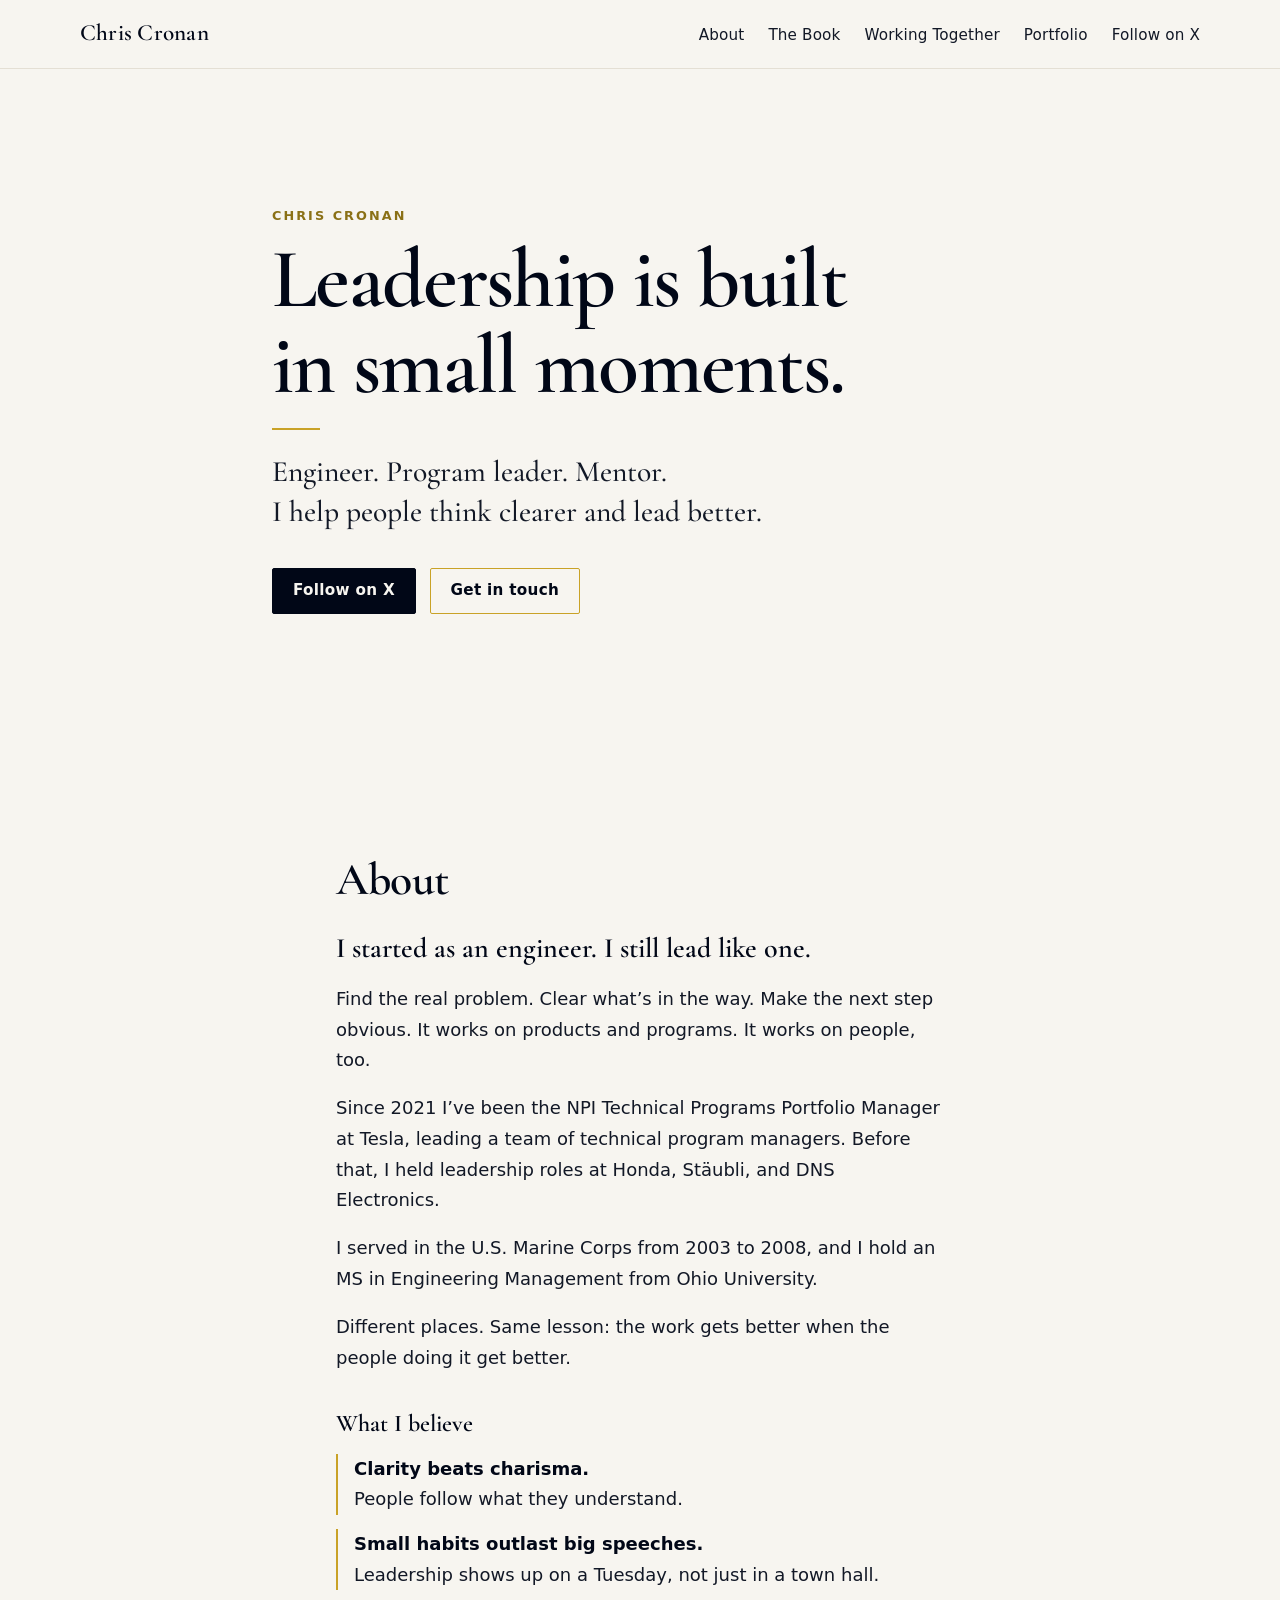
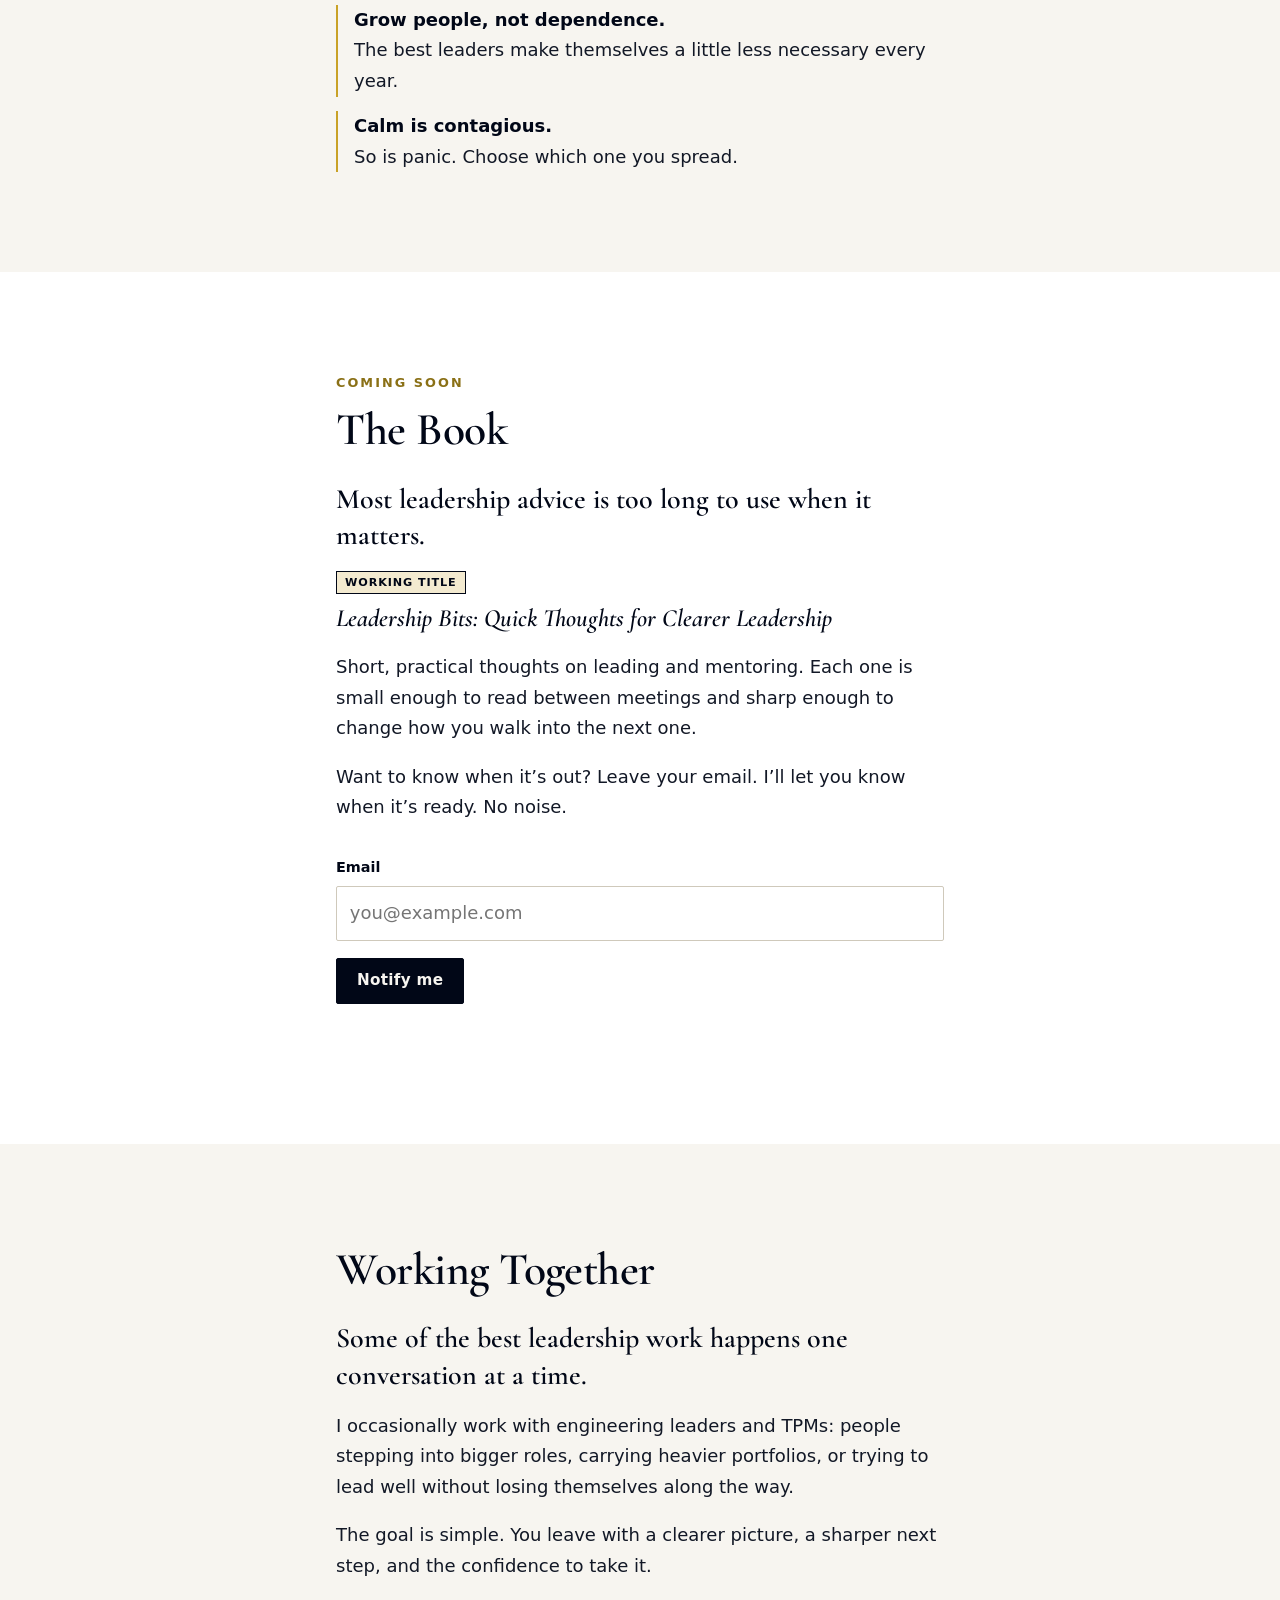
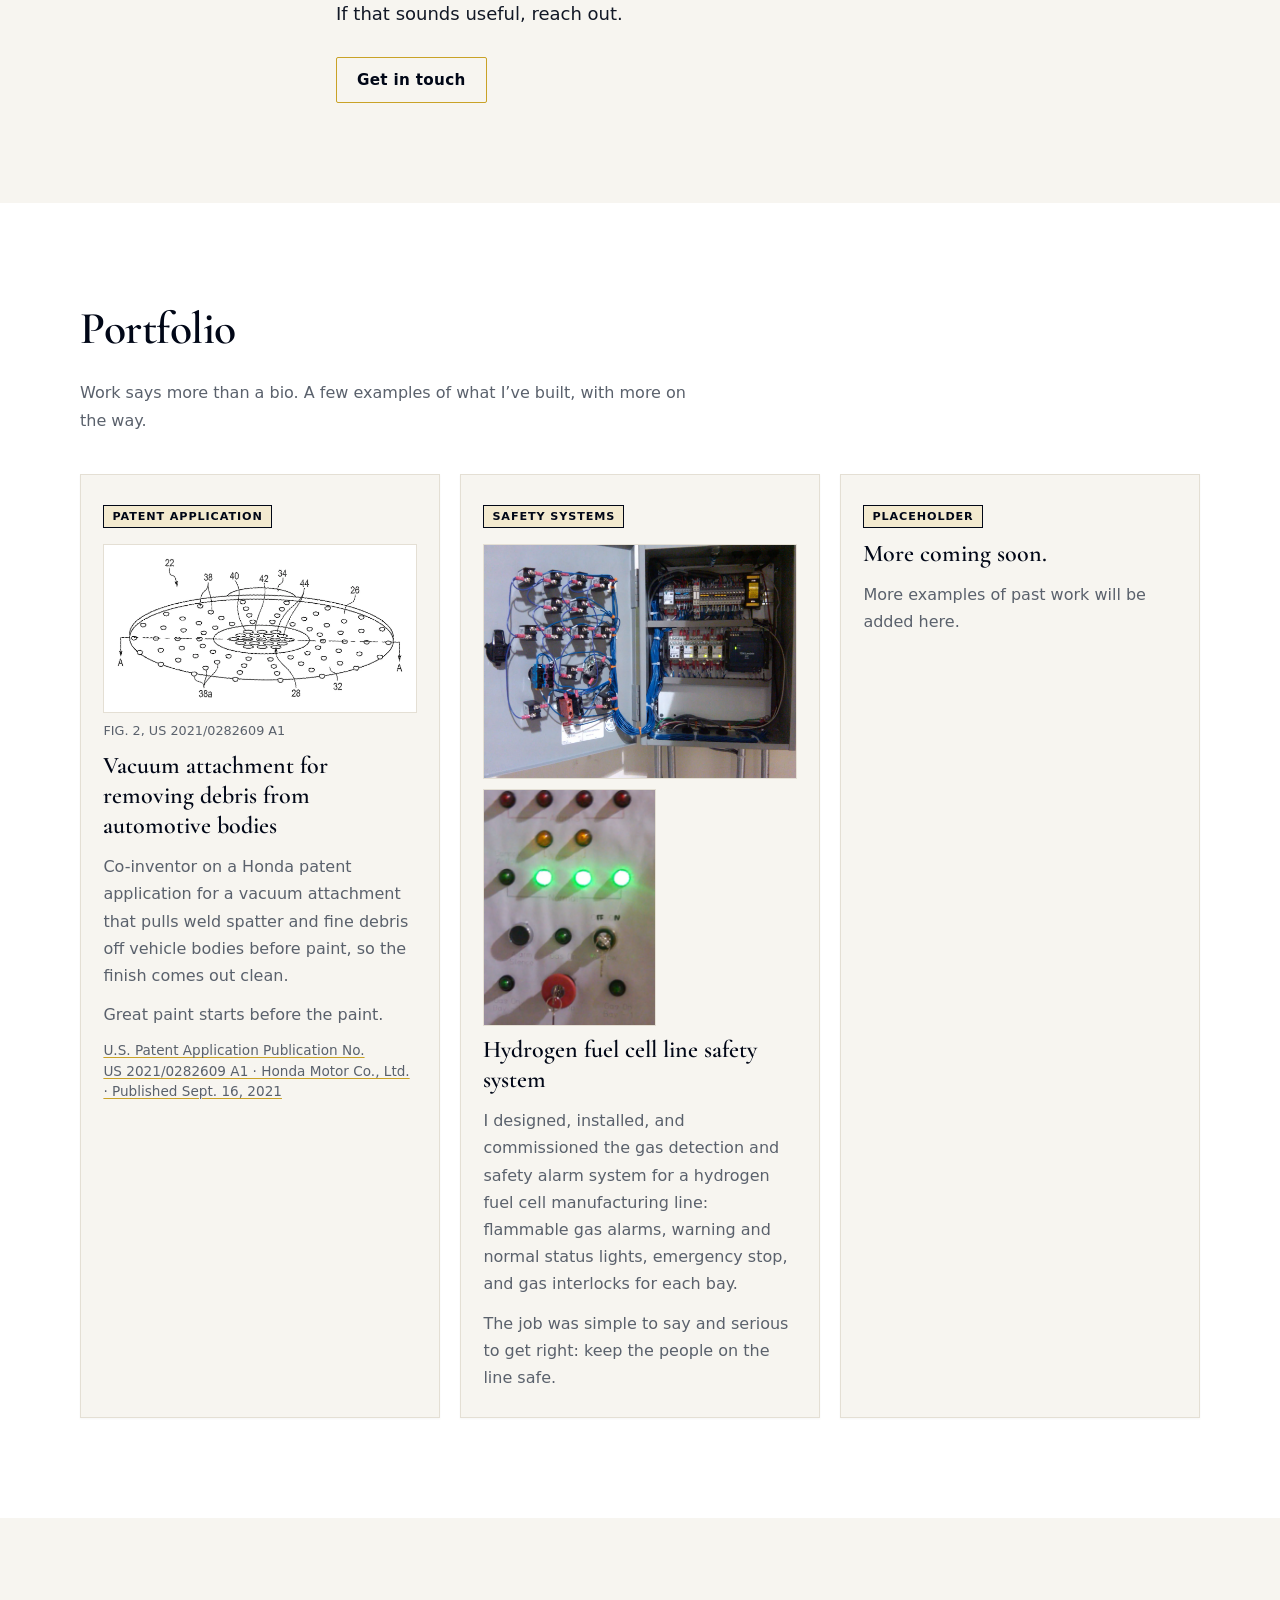
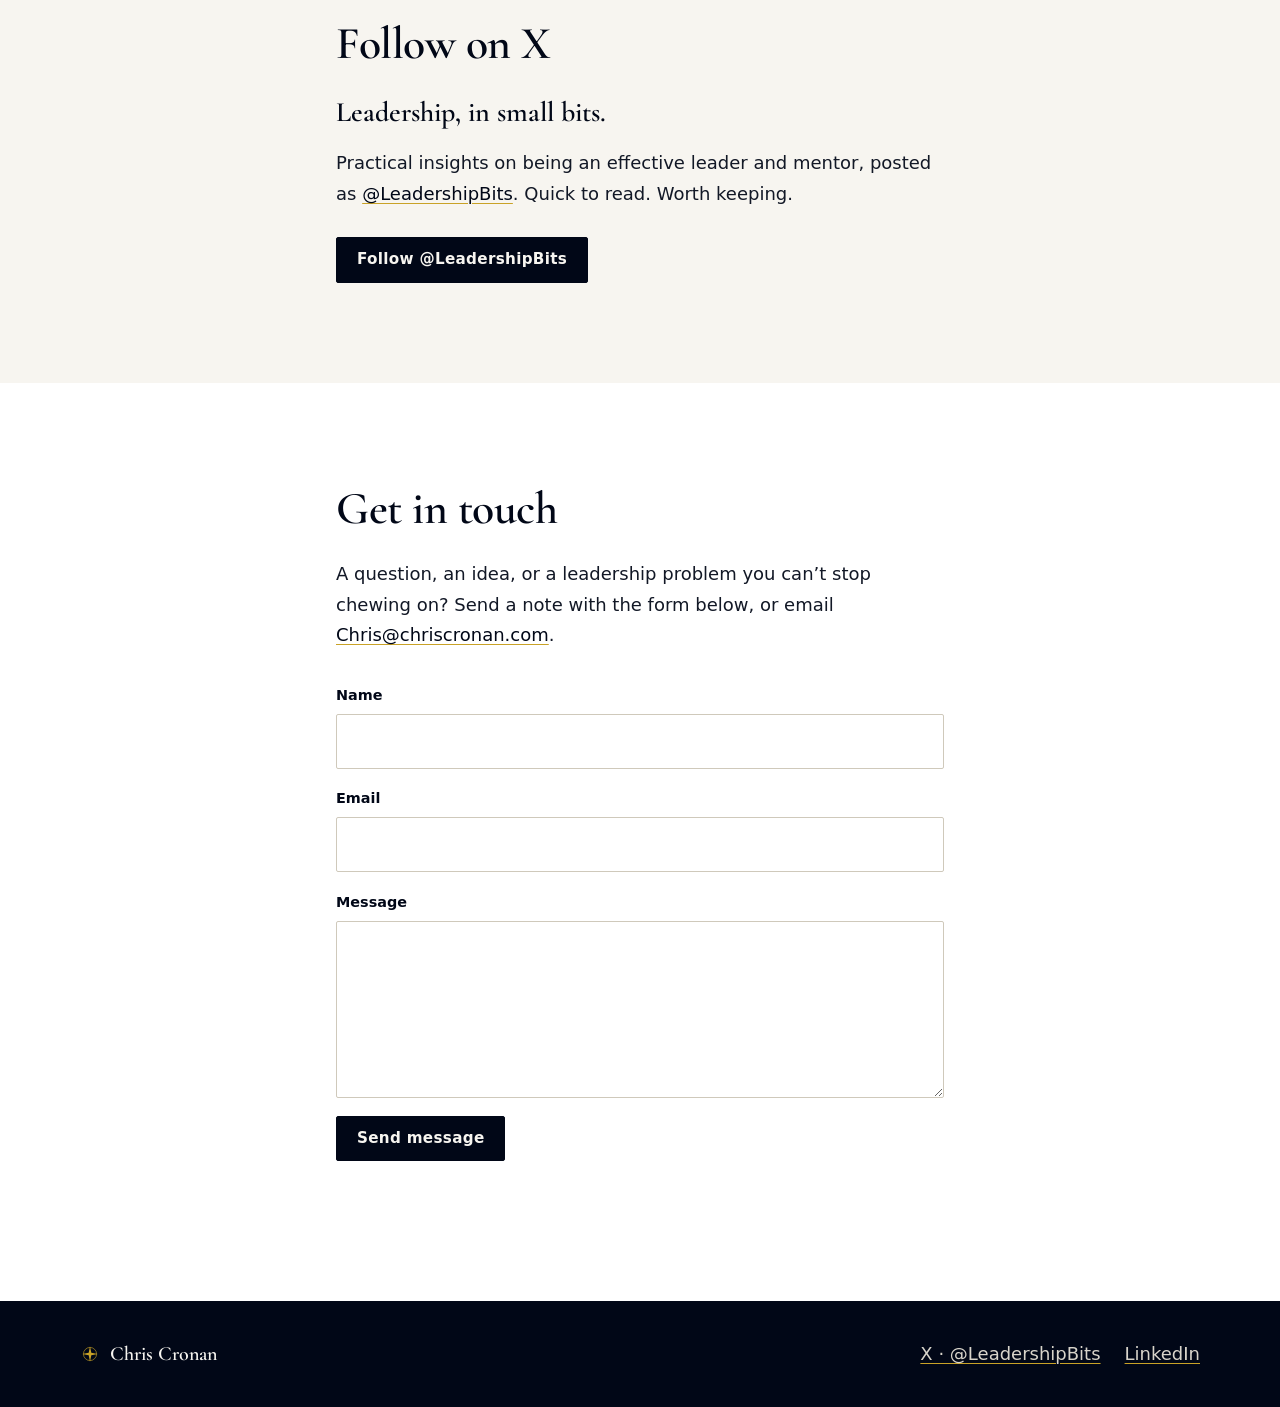
==== index.html @ e7a45f5d "Initial commit of ChrisCronan.com Static personal site for GitHub Pages." ====
<!DOCTYPE html>
<html lang="en">
<head>
  <meta charset="utf-8">
  <meta name="viewport" content="width=device-width, initial-scale=1">
  <title>Chris Cronan · Leadership is built in small moments</title>
  <meta name="description" content="Chris Cronan: engineer, program leader, and mentor. Practical thoughts on clearer leadership, and a book on the way: Leadership Bits.">
  <link rel="canonical" href="https://chriscronan.com/">
  <meta name="theme-color" content="#010717">
  <meta name="color-scheme" content="light">
  <meta name="author" content="Chris Cronan">
  <meta property="og:type" content="website">
  <meta property="og:locale" content="en_US">
  <meta property="og:site_name" content="Chris Cronan">
  <meta property="og:title" content="Chris Cronan">
  <meta property="og:description" content="Engineer, program leader, and mentor. Practical thoughts on clearer leadership, and a book on the way: Leadership Bits.">
  <meta property="og:url" content="https://chriscronan.com/">
  <meta property="og:image" content="https://chriscronan.com/img/og-image.png">
  <meta property="og:image:alt" content="Chris Cronan — engineer and technical portfolio manager who develops leaders.">
  <meta property="og:image:width" content="1200">
  <meta property="og:image:height" content="630">
  <meta name="twitter:card" content="summary_large_image">
  <meta name="twitter:site" content="@LeadershipBits">
  <meta name="twitter:creator" content="@LeadershipBits">
  <meta name="twitter:title" content="Chris Cronan">
  <meta name="twitter:description" content="Engineer, program leader, and mentor. Practical thoughts on clearer leadership, and a book on the way: Leadership Bits.">
  <meta name="twitter:image" content="https://chriscronan.com/img/og-image.png">
  <link rel="icon" href="/img/favicon.svg" type="image/svg+xml">
  <link rel="apple-touch-icon" href="/img/apple-touch-icon.png">
  <link rel="preconnect" href="https://fonts.googleapis.com">
  <link rel="preconnect" href="https://fonts.gstatic.com" crossorigin>
  <link href="https://fonts.googleapis.com/css2?family=Cormorant+Garamond:wght@500;600;700&display=swap" rel="stylesheet">
  <link rel="stylesheet" href="/css/styles.css">
</head>
<body>
  <a class="skip-link" href="#main">Skip to content</a>

  <header class="site-header">
    <div class="header-inner">
      <a class="wordmark" href="#home">Chris Cronan</a>
      <button class="nav-toggle" type="button" aria-expanded="false" aria-controls="site-nav" aria-label="Open menu">
        <span class="nav-toggle-bars" aria-hidden="true"></span>
      </button>
      <nav id="site-nav" class="site-nav" aria-label="Primary">
        <ul>
          <li><a href="#about">About</a></li>
          <li><a href="#book">The Book</a></li>
          <li><a href="#together">Working Together</a></li>
          <li><a href="#portfolio">Portfolio</a></li>
          <li><a href="#follow">Follow on X</a></li>
        </ul>
      </nav>
    </div>
  </header>

  <main id="main">
    <section id="home" class="hero" aria-label="Introduction">
      <div class="container hero-inner">
        <p class="kicker hero-kicker">Chris Cronan</p>
        <h1>Leadership is built in small&nbsp;moments.</h1>
        <p class="hero-line">Engineer. Program leader. Mentor.<br>I help people think clearer and lead&nbsp;better.</p>
        <div class="hero-actions">
          <a class="btn btn-primary" href="https://x.com/LeadershipBits" rel="me noopener noreferrer" target="_blank">Follow on X</a>
          <a class="btn btn-secondary" href="#contact">Get in touch</a>
        </div>
      </div>
    </section>

    <section id="about" class="section">
      <div class="container narrow">
        <h2>About</h2>
        <div class="prose">
          <p class="lead">I started as an engineer. I still lead like one.</p>
          <p>Find the real problem. Clear what’s in the way. Make the next step obvious. It works on products and programs. It works on people, too.</p>
          <p>Since 2021 I’ve been the NPI Technical Programs Portfolio Manager at Tesla, leading a team of technical program managers. Before that, I held leadership roles at Honda, Stäubli, and DNS Electronics.</p>
          <p>I served in the U.S. Marine Corps from 2003 to 2008, and I hold an MS in Engineering Management from Ohio University.</p>
          <p>Different places. Same lesson: the work gets better when the people doing it get better.</p>
        </div>
        <h3 class="principles-title">What I believe</h3>
        <ul class="principles">
          <li><strong>Clarity beats charisma.</strong> People follow what they understand.</li>
          <li><strong>Small habits outlast big speeches.</strong> Leadership shows up on a Tuesday, not just in a town hall.</li>
          <li><strong>Grow people, not dependence.</strong> The best leaders make themselves a little less necessary every year.</li>
          <li><strong>Calm is contagious.</strong> So is panic. Choose which one you spread.</li>
        </ul>
      </div>
    </section>

    <section id="book" class="section section-alt">
      <div class="container narrow">
        <p class="kicker">Coming soon</p>
        <h2>The Book</h2>
        <div class="prose">
          <p class="lead">Most leadership advice is too long to use when it matters.</p>
          <p class="book-working-title">
            <span class="badge">Working title</span>
            <cite>Leadership Bits: Quick Thoughts for Clearer Leadership</cite>
          </p>
          <p>Short, practical thoughts on leading and mentoring. Each one is small enough to read between meetings and sharp enough to change how you walk into the next one.</p>
          <p>Want to know when it’s out? Leave your email. I’ll let you know when it’s ready. No noise.</p>
        </div>

        <form id="book-form" class="form" method="post" action="https://buttondown.com/api/emails/embed-subscribe/chriscronan" target="_blank" rel="noopener noreferrer">
          <div class="form-row">
            <label for="book-email">Email</label>
            <input id="book-email" name="email" type="email" autocomplete="email" required placeholder="you@example.com">
          </div>
          <input type="hidden" name="embed" value="1">
          <button class="btn btn-primary" type="submit">Notify me</button>
          <p class="form-status" role="status" aria-live="polite"></p>
        </form>
      </div>
    </section>

    <section id="together" class="section">
      <div class="container narrow">
        <h2>Working Together</h2>
        <div class="prose">
          <p class="lead">Some of the best leadership work happens one conversation at a time.</p>
          <p>I occasionally work with engineering leaders and TPMs: people stepping into bigger roles, carrying heavier portfolios, or trying to lead well without losing themselves along the way.</p>
          <p>The goal is simple. You leave with a clearer picture, a sharper next step, and the confidence to take it.</p>
          <p>If that sounds useful, reach out.</p>
        </div>
        <p class="section-cta"><a class="btn btn-secondary" href="#contact">Get in touch</a></p>
      </div>
    </section>

    <section id="portfolio" class="section section-alt">
      <div class="container">
        <div class="section-intro">
          <h2>Portfolio</h2>
          <p class="placeholder-note">Work says more than a bio. A few examples of what I’ve built, with more on the way.</p>
        </div>
        <ul class="card-grid">
          <li class="card card-patent">
            <span class="badge">Patent application</span>
            <figure class="card-figure">
              <picture>
                <source srcset="/img/portfolio/honda-vacuum-attachment-fig2.webp" type="image/webp">
                <img src="/img/portfolio/honda-vacuum-attachment-fig2.png" width="1200" height="647" loading="lazy" decoding="async" alt="Patent drawing (FIG. 2) of the vacuum attachment">
              </picture>
              <figcaption>FIG. 2, US 2021/0282609 A1</figcaption>
            </figure>
            <h3>Vacuum attachment for removing debris from automotive bodies</h3>
            <p>Co-inventor on a Honda patent application for a vacuum attachment that pulls weld spatter and fine debris off vehicle bodies before paint, so the finish comes out clean.</p>
            <p>Great paint starts before the paint.</p>
            <p class="card-cite"><a href="https://patents.google.com/patent/US20210282609A1/en" target="_blank" rel="noopener noreferrer">U.S. Patent Application Publication No. US&nbsp;2021/0282609&nbsp;A1 · Honda Motor Co., Ltd. · Published Sept.&nbsp;16, 2021</a></p>
          </li>
          <li class="card card-feature">
            <span class="badge">Safety systems</span>
            <div class="card-media">
              <figure class="media-main">
                <picture>
                  <source srcset="/img/portfolio/h2-safety-panel-wiring.webp" type="image/webp">
                  <img src="/img/portfolio/h2-safety-panel-wiring.jpg" width="1200" height="900" loading="lazy" decoding="async" alt="Inside the opened safety control panel: relays, terminal blocks, and a power supply, with neatly routed blue wiring running to the alarm lamps and switches on the door.">
                </picture>
              </figure>
              <figure class="media-thumb">
                <picture>
                  <source srcset="/img/portfolio/h2-safety-panel-front.webp" type="image/webp">
                  <img src="/img/portfolio/h2-safety-panel-front.jpg" width="740" height="1021" loading="lazy" decoding="async" alt="Front of the gas safety panel: red flammable gas alarm lamps, amber warning lamps, green normal lamps, an alarm silence button, gas-on indicators for each bay, and a keyed emergency stop.">
                </picture>
              </figure>
            </div>
            <h3>Hydrogen fuel cell line safety system</h3>
            <p>I designed, installed, and commissioned the gas detection and safety alarm system for a hydrogen fuel cell manufacturing line: flammable gas alarms, warning and normal status lights, emergency stop, and gas interlocks for each bay.</p>
            <p>The job was simple to say and serious to get right: keep the people on the line safe.</p>
          </li>
          <li class="card card-soon">
            <span class="badge">Placeholder</span>
            <h3>More coming soon.</h3>
            <p>More examples of past work will be added here.</p>
          </li>
        </ul>
      </div>
    </section>

    <section id="follow" class="section">
      <div class="container narrow">
        <h2>Follow on X</h2>
        <div class="prose">
          <p class="lead">Leadership, in small bits.</p>
          <p>Practical insights on being an effective leader and mentor, posted as <a href="https://x.com/LeadershipBits" rel="me noopener noreferrer" target="_blank">@LeadershipBits</a>. Quick to read. Worth keeping.</p>
        </div>
        <p class="section-cta">
          <a class="btn btn-primary" href="https://x.com/LeadershipBits" rel="me noopener noreferrer" target="_blank">Follow @LeadershipBits</a>
        </p>
      </div>
    </section>

    <section id="contact" class="section section-alt">
      <div class="container narrow">
        <h2>Get in touch</h2>
        <div class="prose">
          <p>A question, an idea, or a leadership problem you can’t stop chewing on? Send a note with the form below, or email <a href="mailto:Chris@chriscronan.com">Chris@chriscronan.com</a>.</p>
        </div>
        <form id="contact-form" class="form" method="post" action="https://formspree.io/f/xwloevng">
          <input type="hidden" name="_subject" value="New message from ChrisCronan.com">
          <div class="hp-field" aria-hidden="true">
            <label for="contact-gotcha">Leave this field empty</label>
            <input id="contact-gotcha" type="text" name="_gotcha" tabindex="-1" autocomplete="off">
          </div>
          <div class="form-row">
            <label for="contact-name">Name</label>
            <input id="contact-name" name="name" type="text" autocomplete="name" required>
          </div>
          <div class="form-row">
            <label for="contact-email">Email</label>
            <input id="contact-email" name="email" type="email" autocomplete="email" required>
          </div>
          <div class="form-row">
            <label for="contact-message">Message</label>
            <textarea id="contact-message" name="message" rows="5" required></textarea>
          </div>
          <button class="btn btn-primary" type="submit">Send message</button>
          <p class="form-status" role="status" aria-live="polite"></p>
        </form>
      </div>
    </section>
  </main>

  <footer class="site-footer">
    <div class="container footer-inner">
      <p class="footer-mark">
        <span class="footer-compass" aria-hidden="true">
          <svg viewBox="0 0 32 32" width="20" height="20" focusable="false">
            <circle cx="16" cy="16" r="10.5" fill="none" stroke="currentColor" stroke-width="1"/>
            <path fill="currentColor" d="M16 3.5 L18.1 13.9 L28.5 16 L18.1 18.1 L16 28.5 L13.9 18.1 L3.5 16 L13.9 13.9 Z"/>
          </svg>
        </span>
        Chris Cronan
      </p>
      <ul class="footer-links">
        <li><a href="https://x.com/LeadershipBits" rel="me noopener noreferrer" target="_blank">X · @LeadershipBits</a></li>
        <li><a href="https://www.linkedin.com/in/chriscronan" rel="me noopener noreferrer" target="_blank">LinkedIn</a></li>
      </ul>
    </div>
  </footer>

  <script src="/js/site.js" defer></script>
</body>
</html>
---- css/styles.css ----
/* Chris Cronan — personal site
   Palette taken from LeadershipBits public X banners:
   deep navy #010717 and gold #C9A227.
   Display type: Cormorant Garamond. Body: system sans-serif.
*/

:root {
  --navy: #010717;
  --navy-ink: #121826;
  --gold: #c9a227;
  --gold-soft: #f3ead0;
  --cream: #f7f5f0;
  --paper: #ffffff;
  --muted: #5a616c;
  --line: #e4dfd4;
  --danger: #8a2a2a;
  --header-h: 4.25rem;
  --max: 70rem;
  --measure: 38rem;
  --font-serif: "Cormorant Garamond", Georgia, "Times New Roman", serif;
  --font-sans: system-ui, -apple-system, "Segoe UI", Roboto, "Helvetica Neue", Arial, sans-serif;
  --shadow: 0 1px 2px rgba(1, 7, 23, 0.04);
}

*,
*::before,
*::after {
  box-sizing: border-box;
}

html {
  scroll-behavior: smooth;
  scroll-padding-top: calc(var(--header-h) + 0.75rem);
}

html:focus-within {
  scroll-behavior: smooth;
}

@media (prefers-reduced-motion: reduce) {
  html,
  html:focus-within {
    scroll-behavior: auto;
  }

  *,
  *::before,
  *::after {
    animation-duration: 0.01ms !important;
    animation-iteration-count: 1 !important;
    transition-duration: 0.01ms !important;
    scroll-behavior: auto !important;
  }
}

body {
  margin: 0;
  font-family: var(--font-sans);
  font-size: 1.125rem;
  line-height: 1.7;
  color: var(--navy-ink);
  background: var(--cream);
  text-rendering: optimizeLegibility;
  -webkit-font-smoothing: antialiased;
}

img,
svg {
  display: block;
  max-width: 100%;
}

a {
  color: var(--navy);
  text-decoration-color: var(--gold);
  text-decoration-thickness: 1px;
  text-underline-offset: 0.18em;
}

a:hover {
  color: var(--navy);
  text-decoration-thickness: 2px;
}

:focus {
  outline: none;
}

:focus-visible {
  outline: 2px solid var(--gold);
  outline-offset: 3px;
}

.skip-link {
  position: absolute;
  left: 1rem;
  top: -4rem;
  z-index: 200;
  padding: 0.6rem 1rem;
  background: var(--navy);
  color: var(--cream);
  text-decoration: none;
}

.skip-link:focus {
  top: 0.75rem;
  outline: 2px solid var(--gold);
  outline-offset: 2px;
}

.container {
  width: min(100% - 2.5rem, var(--max));
  margin-inline: auto;
}

.container.narrow,
.narrow {
  width: min(100% - 2.5rem, var(--measure));
  margin-inline: auto;
}

.section-intro {
  max-width: var(--measure);
  margin: 0 0 2.5rem;
}

/* Header
   ============================================================ */

.site-header {
  position: sticky;
  top: 0;
  z-index: 100;
  background: var(--cream);
  border-bottom: 1px solid var(--line);
}

.header-inner {
  width: min(100% - 2.5rem, var(--max));
  margin-inline: auto;
  min-height: var(--header-h);
  display: flex;
  align-items: center;
  justify-content: space-between;
  gap: 1rem;
}

.wordmark {
  font-family: var(--font-serif);
  font-size: 1.45rem;
  font-weight: 600;
  letter-spacing: 0.01em;
  color: var(--navy);
  text-decoration: none;
  line-height: 1;
}

.wordmark:hover {
  color: var(--navy);
  text-decoration: none;
}

.site-nav ul {
  display: flex;
  flex-wrap: wrap;
  gap: 0.25rem 1.5rem;
  list-style: none;
  margin: 0;
  padding: 0;
}

.site-nav a {
  color: var(--navy-ink);
  text-decoration: none;
  font-size: 0.95rem;
  letter-spacing: 0.01em;
}

.site-nav a:hover {
  color: var(--navy);
  text-decoration: underline;
  text-decoration-color: var(--gold);
  text-decoration-thickness: 1px;
  text-underline-offset: 0.28em;
}

.nav-toggle {
  display: none;
  width: 2.75rem;
  height: 2.75rem;
  border: 0;
  background: transparent;
  cursor: pointer;
  padding: 0;
  color: var(--navy);
}

.nav-toggle-bars,
.nav-toggle-bars::before,
.nav-toggle-bars::after {
  display: block;
  width: 1.25rem;
  height: 1.5px;
  background: currentColor;
  position: relative;
}

.nav-toggle-bars::before,
.nav-toggle-bars::after {
  content: "";
  position: absolute;
  left: 0;
}

.nav-toggle-bars::before {
  top: -6px;
}

.nav-toggle-bars::after {
  top: 6px;
}

.nav-toggle[aria-expanded="true"] .nav-toggle-bars {
  background: transparent;
}

.nav-toggle[aria-expanded="true"] .nav-toggle-bars::before {
  top: 0;
  transform: rotate(45deg);
}

.nav-toggle[aria-expanded="true"] .nav-toggle-bars::after {
  top: 0;
  transform: rotate(-45deg);
}

/* Hero
   ============================================================ */

.hero {
  padding: clamp(4.5rem, 12vw, 8.5rem) 0 clamp(4.75rem, 12vw, 8.75rem);
}

.hero-inner {
  width: min(100% - 2.5rem, 46rem);
  margin-inline: auto;
}

.hero h1 {
  font-family: var(--font-serif);
  font-weight: 600;
  font-size: clamp(2.75rem, 9vw, 5.25rem);
  line-height: 1.02;
  text-wrap: balance;
  letter-spacing: -0.02em;
  color: var(--navy);
  margin: 0 0 1.25rem;
}

.hero-line {
  font-family: var(--font-serif);
  font-size: clamp(1.45rem, 3vw, 1.85rem);
  font-weight: 500;
  line-height: 1.35;
  color: var(--navy-ink);
  margin: 0 0 2.25rem;
  position: relative;
}

.hero-line::before {
  content: "";
  display: block;
  width: 3rem;
  height: 2px;
  background: var(--gold);
  margin-bottom: 1.35rem;
}

.hero-actions {
  display: flex;
  flex-wrap: wrap;
  gap: 0.85rem;
}

.hero-kicker {
  margin-bottom: 1rem;
}

/* Sections
   ============================================================ */

.section {
  padding: clamp(3.75rem, 8vw, 6.25rem) 0;
}

.section-alt {
  background: var(--paper);
}

.kicker {
  margin: 0 0 0.65rem;
  font-size: 0.8rem;
  font-weight: 600;
  letter-spacing: 0.16em;
  text-transform: uppercase;
  color: #8a7016;
}

h2 {
  font-family: var(--font-serif);
  font-weight: 600;
  font-size: clamp(2.15rem, 4vw, 2.85rem);
  line-height: 1.15;
  letter-spacing: -0.01em;
  color: var(--navy);
  margin: 0 0 1.5rem;
}

h3 {
  font-family: var(--font-serif);
  font-weight: 600;
  font-size: 1.5rem;
  line-height: 1.25;
  color: var(--navy);
  margin: 0.6rem 0 0.5rem;
}

.prose p {
  margin: 0 0 1.1rem;
  color: var(--navy-ink);
}

.prose p:last-child {
  margin-bottom: 0;
}

.section-cta {
  margin: 1.75rem 0 0;
}

.prose p.lead {
  font-family: var(--font-serif);
  font-size: clamp(1.45rem, 3vw, 1.75rem);
  font-weight: 600;
  line-height: 1.3;
  color: var(--navy);
}

/* Principles list (About)
   ============================================================ */

.principles-title {
  margin: 2.25rem 0 0.9rem;
}

.principles {
  list-style: none;
  margin: 0;
  padding: 0;
  display: grid;
  gap: 0.9rem;
}

.principles li {
  padding-left: 1rem;
  border-left: 2px solid var(--gold);
}

.principles strong {
  display: block;
  color: var(--navy);
}

/* Book working title
   ============================================================ */

.book-working-title {
  display: flex;
  flex-wrap: wrap;
  align-items: baseline;
  gap: 0.55rem 0.85rem;
  margin: 1.25rem 0 1.1rem;
}

.book-working-title cite {
  font-family: var(--font-serif);
  font-style: italic;
  font-weight: 600;
  font-size: clamp(1.25rem, 2.4vw, 1.55rem);
  line-height: 1.3;
  color: var(--navy);
}

/* Badges and placeholders
   ============================================================ */

.badge {
  display: inline-block;
  padding: 0.15rem 0.5rem;
  border: 1px solid var(--navy);
  background: var(--gold-soft);
  color: var(--navy);
  font-size: 0.7rem;
  font-weight: 600;
  letter-spacing: 0.08em;
  text-transform: uppercase;
  line-height: 1.4;
}

.placeholder-note {
  display: flex;
  flex-wrap: wrap;
  align-items: baseline;
  gap: 0.6rem 0.75rem;
  color: var(--muted);
  font-size: 1rem;
}

/* Cards
   ============================================================ */

.card-grid {
  list-style: none;
  margin: 0;
  padding: 0;
  display: grid;
  grid-template-columns: repeat(3, 1fr);
  gap: 1.25rem;
}

.card {
  background: var(--cream);
  border: 1px solid var(--line);
  padding: 1.5rem 1.4rem 1.6rem;
  box-shadow: var(--shadow);
  min-height: 12rem;
}

.card p {
  margin: 0;
  color: var(--muted);
  font-size: 1rem;
}

/* Forms
   ============================================================ */

.form {
  position: relative;
  margin-top: 2rem;
  display: grid;
  gap: 1.1rem;
}

.form-row {
  display: grid;
  gap: 0.4rem;
}

.form-row label {
  font-size: 0.9rem;
  font-weight: 600;
  color: var(--navy);
}

.form input,
.form textarea {
  width: 100%;
  padding: 0.7rem 0.8rem;
  border: 1px solid #cfc9bb;
  background: var(--paper);
  color: var(--navy-ink);
  font: inherit;
  border-radius: 2px;
}

.form input:hover,
.form textarea:hover {
  border-color: #a8a193;
}

.form input:focus-visible,
.form textarea:focus-visible {
  outline: 2px solid var(--gold);
  outline-offset: 1px;
  border-color: var(--navy);
}

.form textarea {
  resize: vertical;
  min-height: 8rem;
}

.hp-field {
  position: absolute;
  left: -10000px;
  width: 1px;
  height: 1px;
  overflow: hidden;
}

.form-status {
  margin: 0;
  min-height: 1.4em;
  font-size: 1rem;
}

.form-status.is-success {
  color: var(--navy-ink);
}

.form-status.is-error {
  color: var(--danger);
}

/* Buttons
   ============================================================ */

.btn {
  display: inline-flex;
  align-items: center;
  justify-content: center;
  min-height: 2.85rem;
  padding: 0.55rem 1.25rem;
  font-family: var(--font-sans);
  font-size: 0.95rem;
  font-weight: 600;
  letter-spacing: 0.02em;
  line-height: 1;
  text-decoration: none;
  border: 1px solid transparent;
  border-radius: 2px;
  cursor: pointer;
}

.btn:hover {
  text-decoration: none;
}

.btn-primary {
  background: var(--navy);
  color: var(--cream);
  border-color: var(--navy);
}

.btn-primary:hover {
  background: #162033;
  color: var(--cream);
  border-color: #162033;
}

.btn-secondary {
  background: transparent;
  color: var(--navy);
  border-color: var(--gold);
}

.btn-secondary:hover {
  background: var(--gold-soft);
  color: var(--navy);
}

button.btn {
  appearance: none;
  width: fit-content;
}

.btn:disabled {
  opacity: 0.65;
  cursor: not-allowed;
}

/* Footer
   ============================================================ */

.site-footer {
  background: var(--navy);
  color: #d8d4cb;
  padding: 2.25rem 0;
}

.footer-inner {
  display: flex;
  flex-wrap: wrap;
  align-items: center;
  justify-content: space-between;
  gap: 1rem 2rem;
}

.footer-mark {
  display: flex;
  align-items: center;
  gap: 0.6rem;
  margin: 0;
  font-family: var(--font-serif);
  font-size: 1.25rem;
  font-weight: 600;
  color: var(--cream);
}

.footer-compass {
  color: var(--gold);
}

.footer-links {
  list-style: none;
  display: flex;
  flex-wrap: wrap;
  gap: 0.35rem 1.5rem;
  margin: 0;
  padding: 0;
}

.footer-links a {
  color: #d8d4cb;
  text-decoration-color: var(--gold);
}

.footer-links a:hover {
  color: var(--cream);
}

/* 404
   ============================================================ */

.page-404 {
  min-height: calc(100vh - var(--header-h) - 6.5rem);
  display: flex;
  align-items: center;
}

.page-404 h1 {
  font-family: var(--font-serif);
  font-size: clamp(2.5rem, 6vw, 3.75rem);
  font-weight: 600;
  line-height: 1.1;
  margin: 0 0 1rem;
  color: var(--navy);
}

/* Responsive
   ============================================================ */

@media (max-width: 860px) {
  .card-grid {
    grid-template-columns: 1fr;
  }
}

@media (max-width: 720px) {
  .nav-toggle {
    display: inline-flex;
    align-items: center;
    justify-content: center;
  }

  .site-nav {
    display: none;
    position: absolute;
    top: 100%;
    left: 0;
    right: 0;
    z-index: 2;
    background: var(--cream);
    border-bottom: 1px solid var(--line);
    padding: 0.5rem 1.25rem 1.25rem;
    box-shadow: 0 10px 18px rgba(1, 7, 23, 0.06);
  }

  .site-nav.is-open {
    display: block;
  }

  .site-nav ul {
    flex-direction: column;
    gap: 0;
  }

  .site-nav a {
    display: block;
    padding: 0.7rem 0;
    font-size: 1.05rem;
  }

  .container,
  .container.narrow,
  .narrow,
  .hero-inner,
  .header-inner {
    width: min(100% - 1.75rem, var(--max));
  }
}

@media (max-width: 480px) {
  body {
    font-size: 1.0625rem;
  }

  .hero-actions,
  .section-cta .btn {
    width: 100%;
  }

  .hero-actions .btn {
    flex: 1 1 100%;
  }
}

/* Portfolio media
   ============================================================ */

.card > * + p {
  margin-top: 0.75rem;
}

.card-media {
  display: grid;
  grid-template-columns: 1fr;
  gap: 0.6rem;
  margin: 0.9rem 0 0.4rem;
}

.card-media figure {
  margin: 0;
}

.card-media img {
  display: block;
  width: 100%;
  height: auto;
  border: 1px solid var(--line);
  background: var(--paper);
}

.card-media .media-thumb {
  width: 55%;
}

.media-slot {
  display: flex;
  align-items: center;
  justify-content: center;
  aspect-ratio: 4 / 3;
  margin: 0.9rem 0 0.4rem;
  border: 1px dashed #b9b2a3;
  background: var(--paper);
  color: var(--muted);
  font-size: 0.85rem;
  text-align: center;
  padding: 0.5rem;
}

.card-figure {
  margin: 0.9rem 0 0.4rem;
}

.card-figure img {
  display: block;
  width: 100%;
  height: auto;
  background: #ffffff;
  border: 1px solid var(--line);
}

.card-figure figcaption {
  margin-top: 0.4rem;
  font-size: 0.8rem;
  color: var(--muted);
}

.card p.card-cite {
  font-size: 0.85rem;
  line-height: 1.5;
}

.card-cite a {
  color: var(--muted);
}
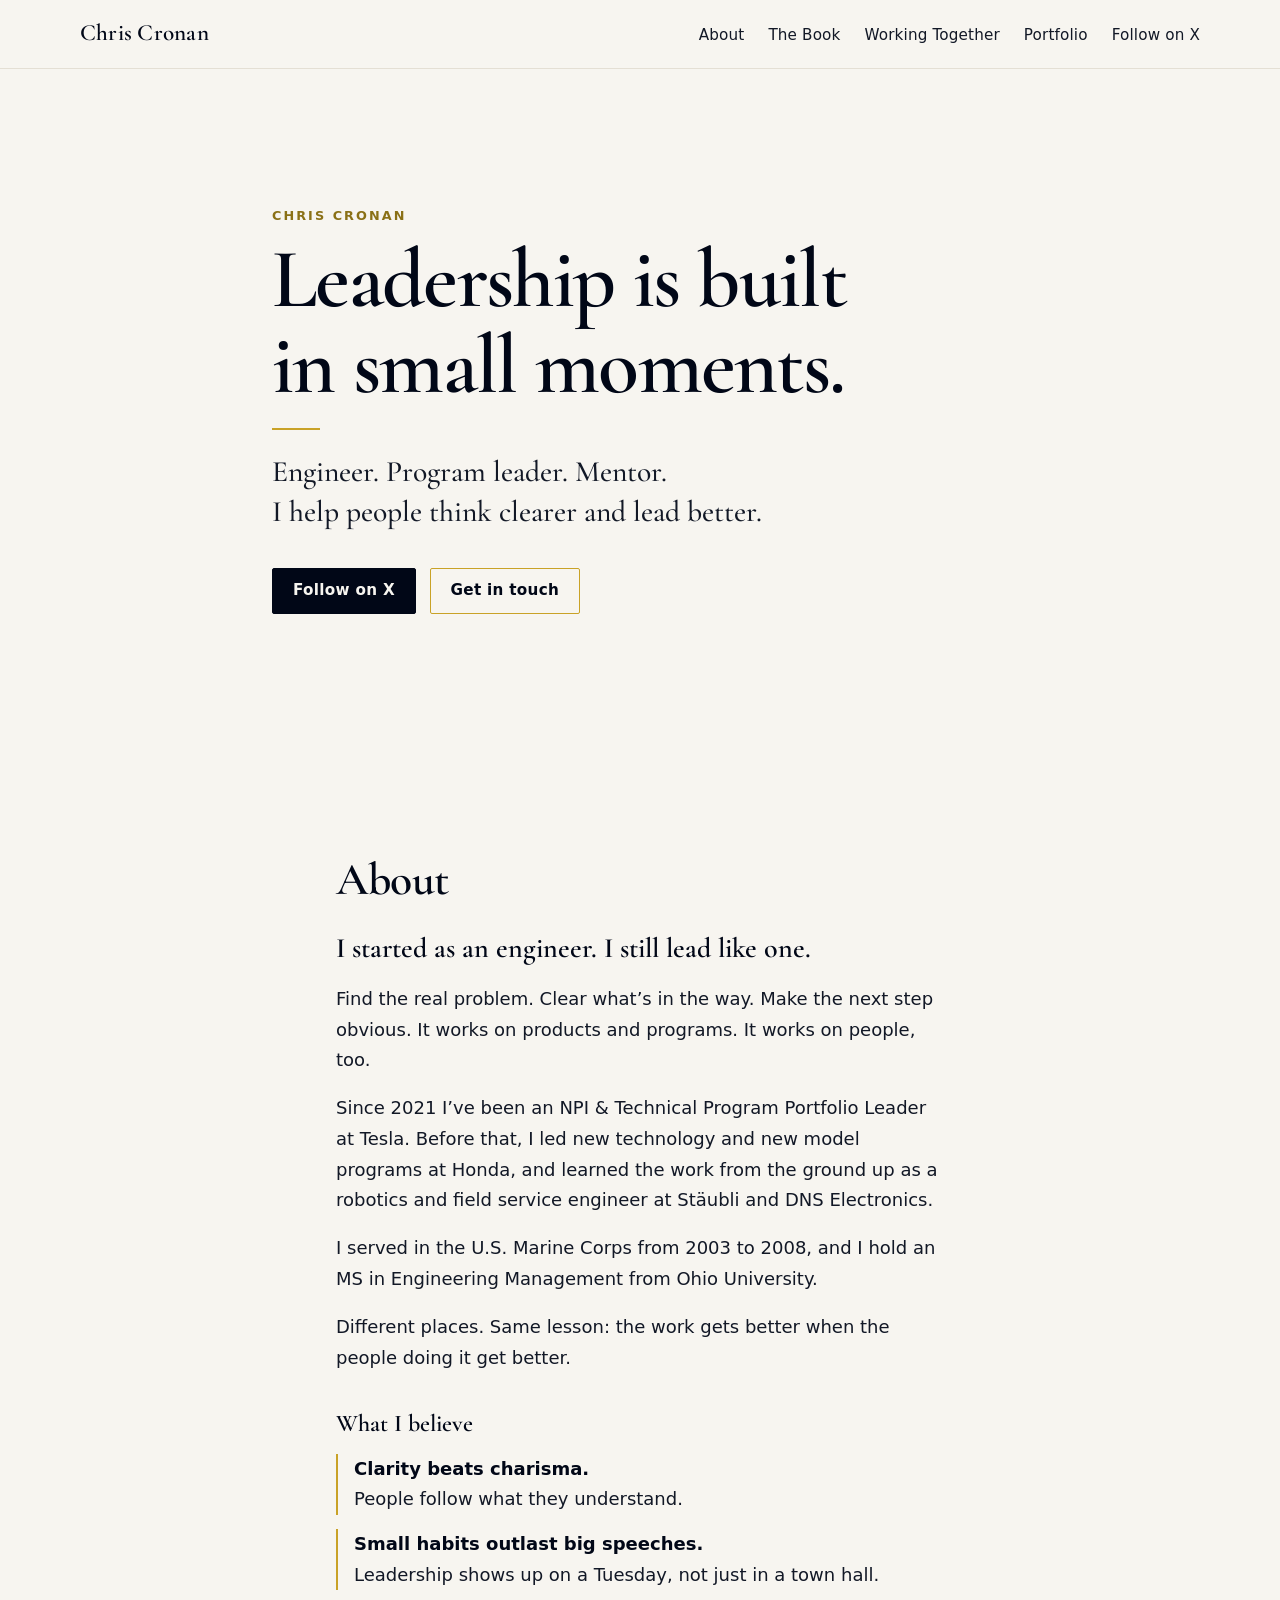
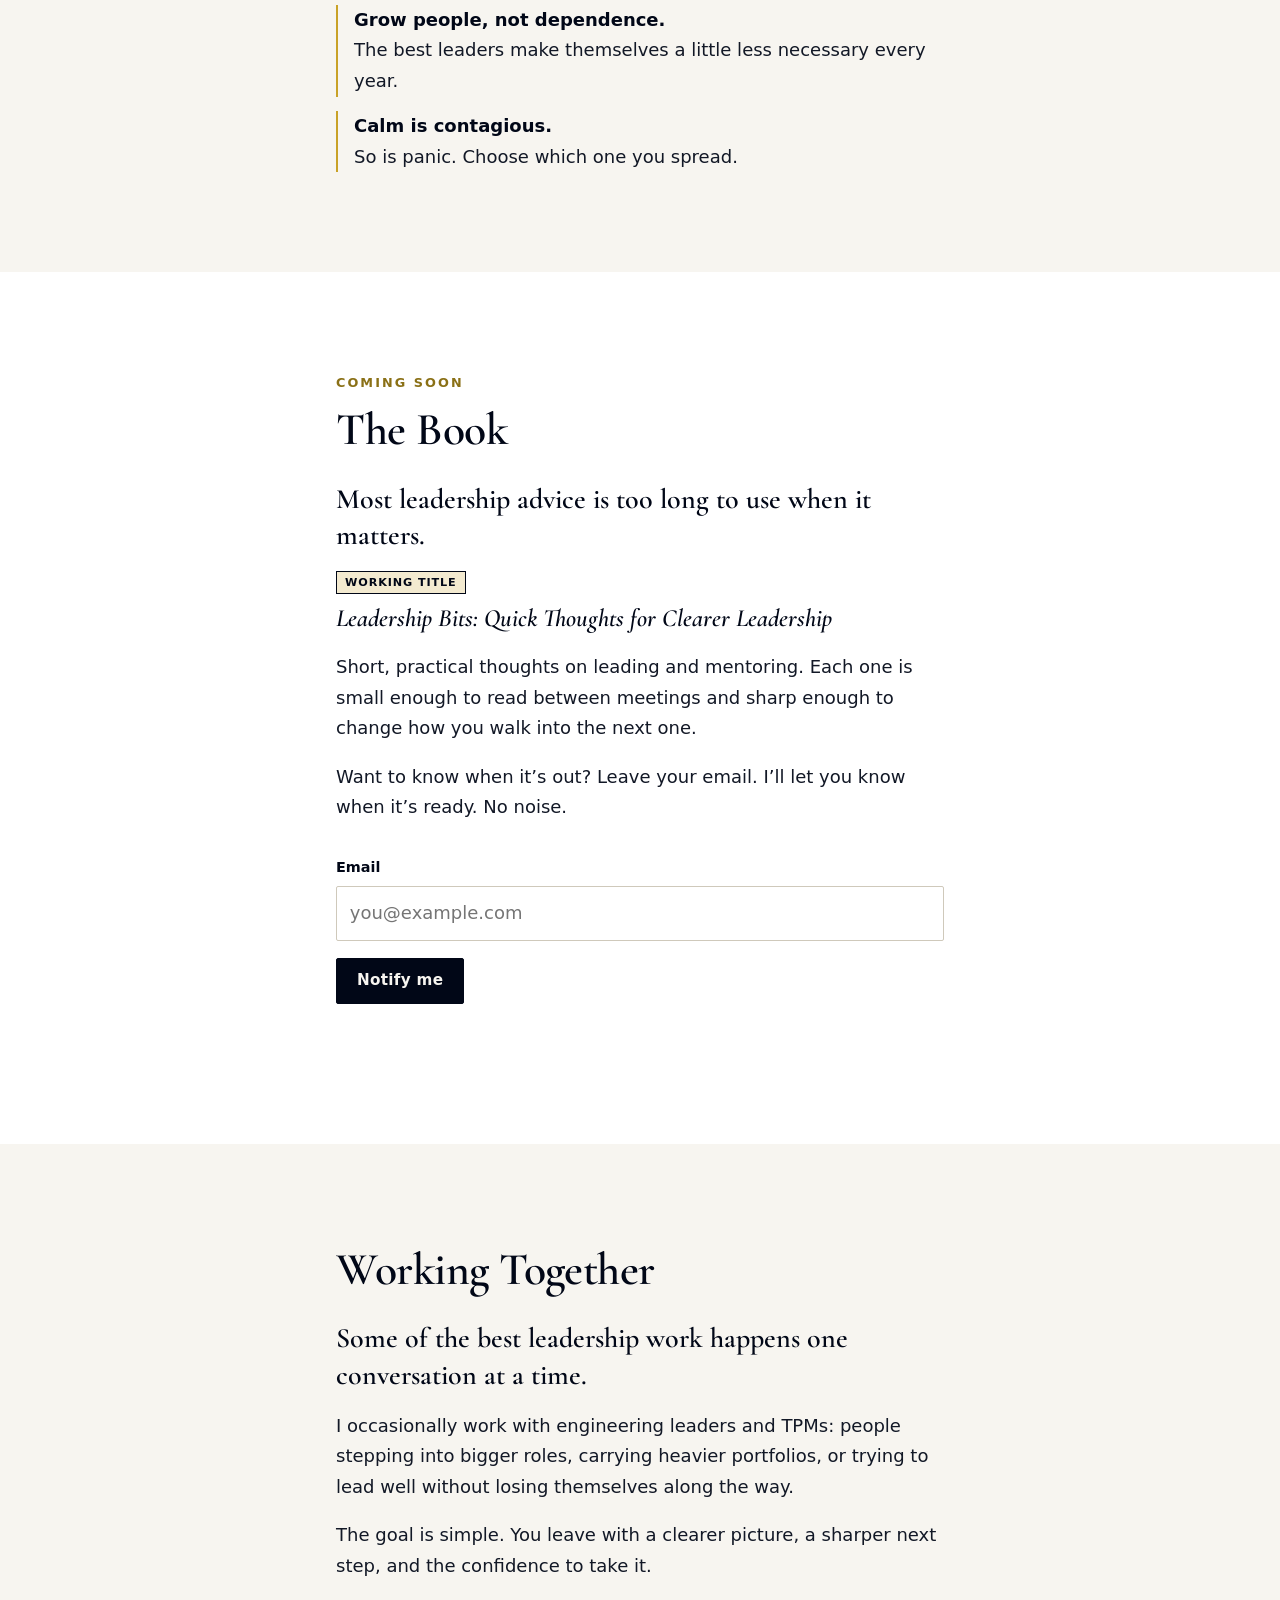
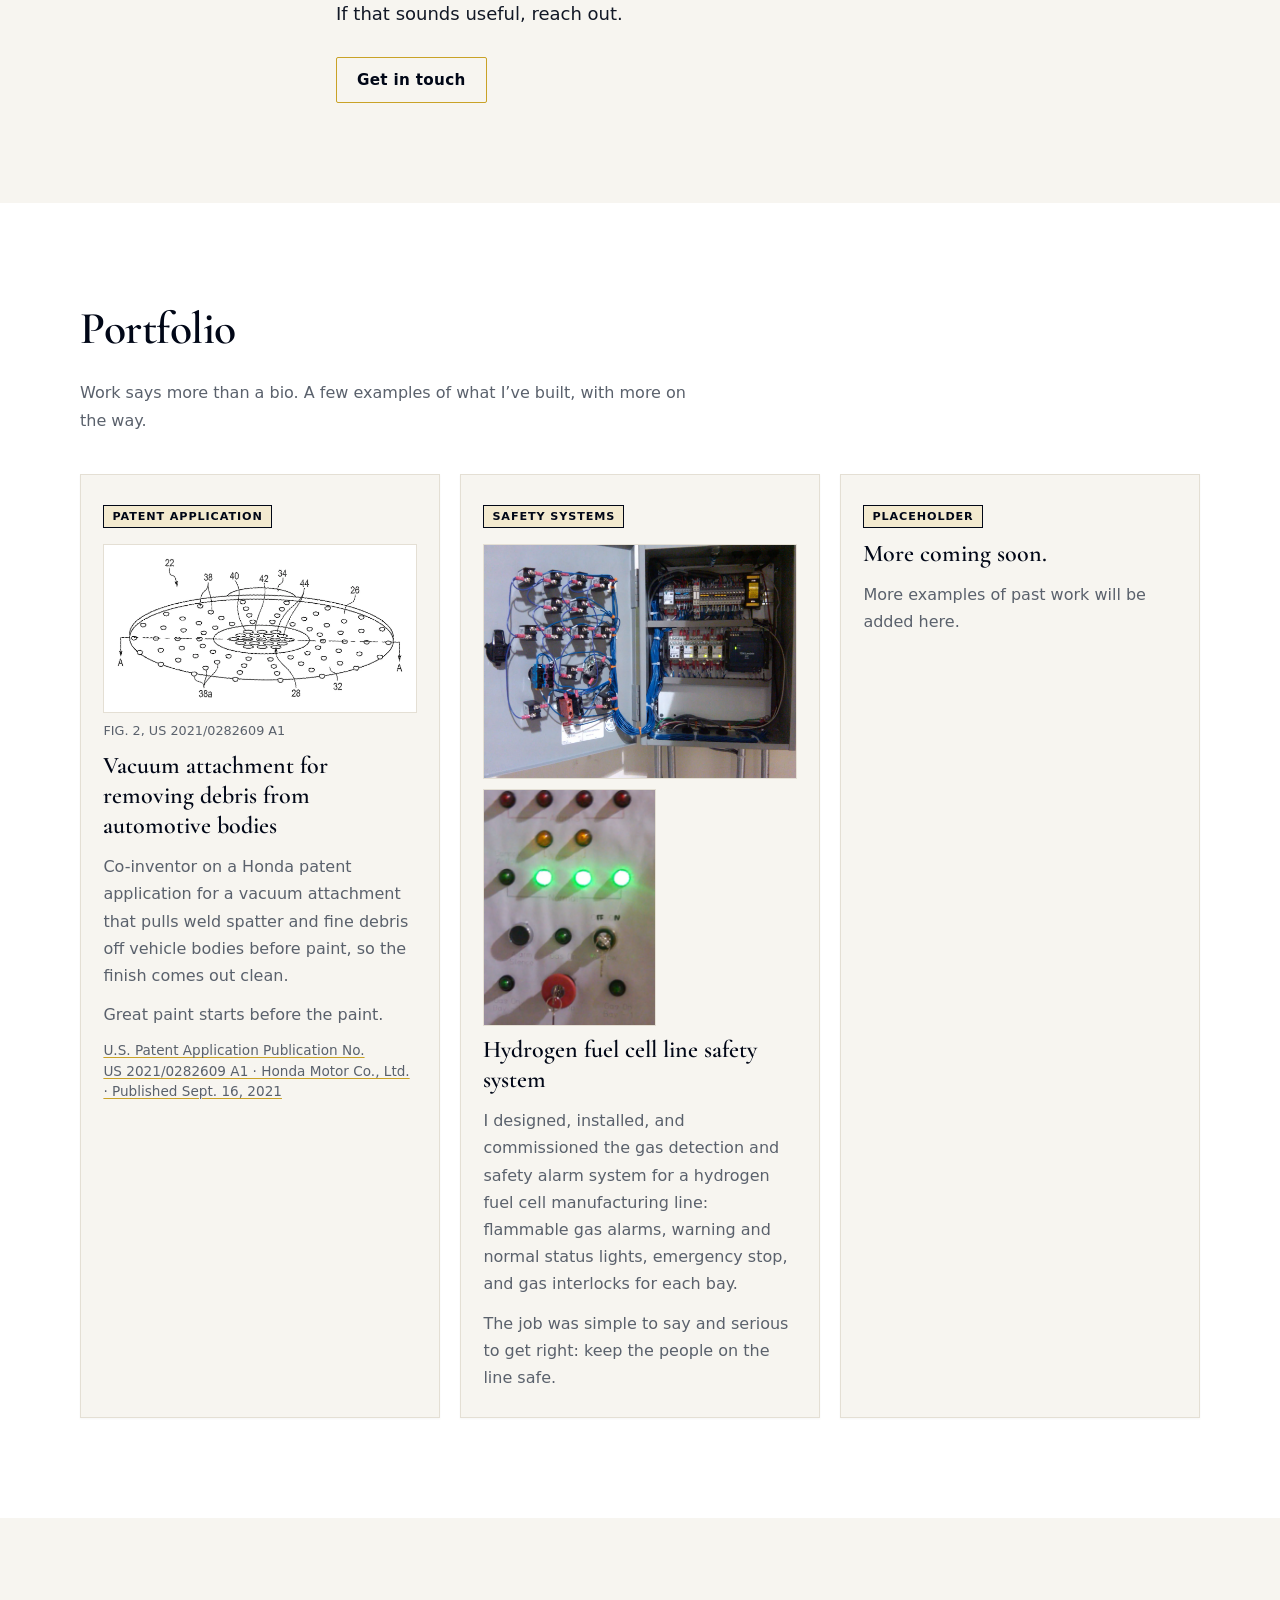
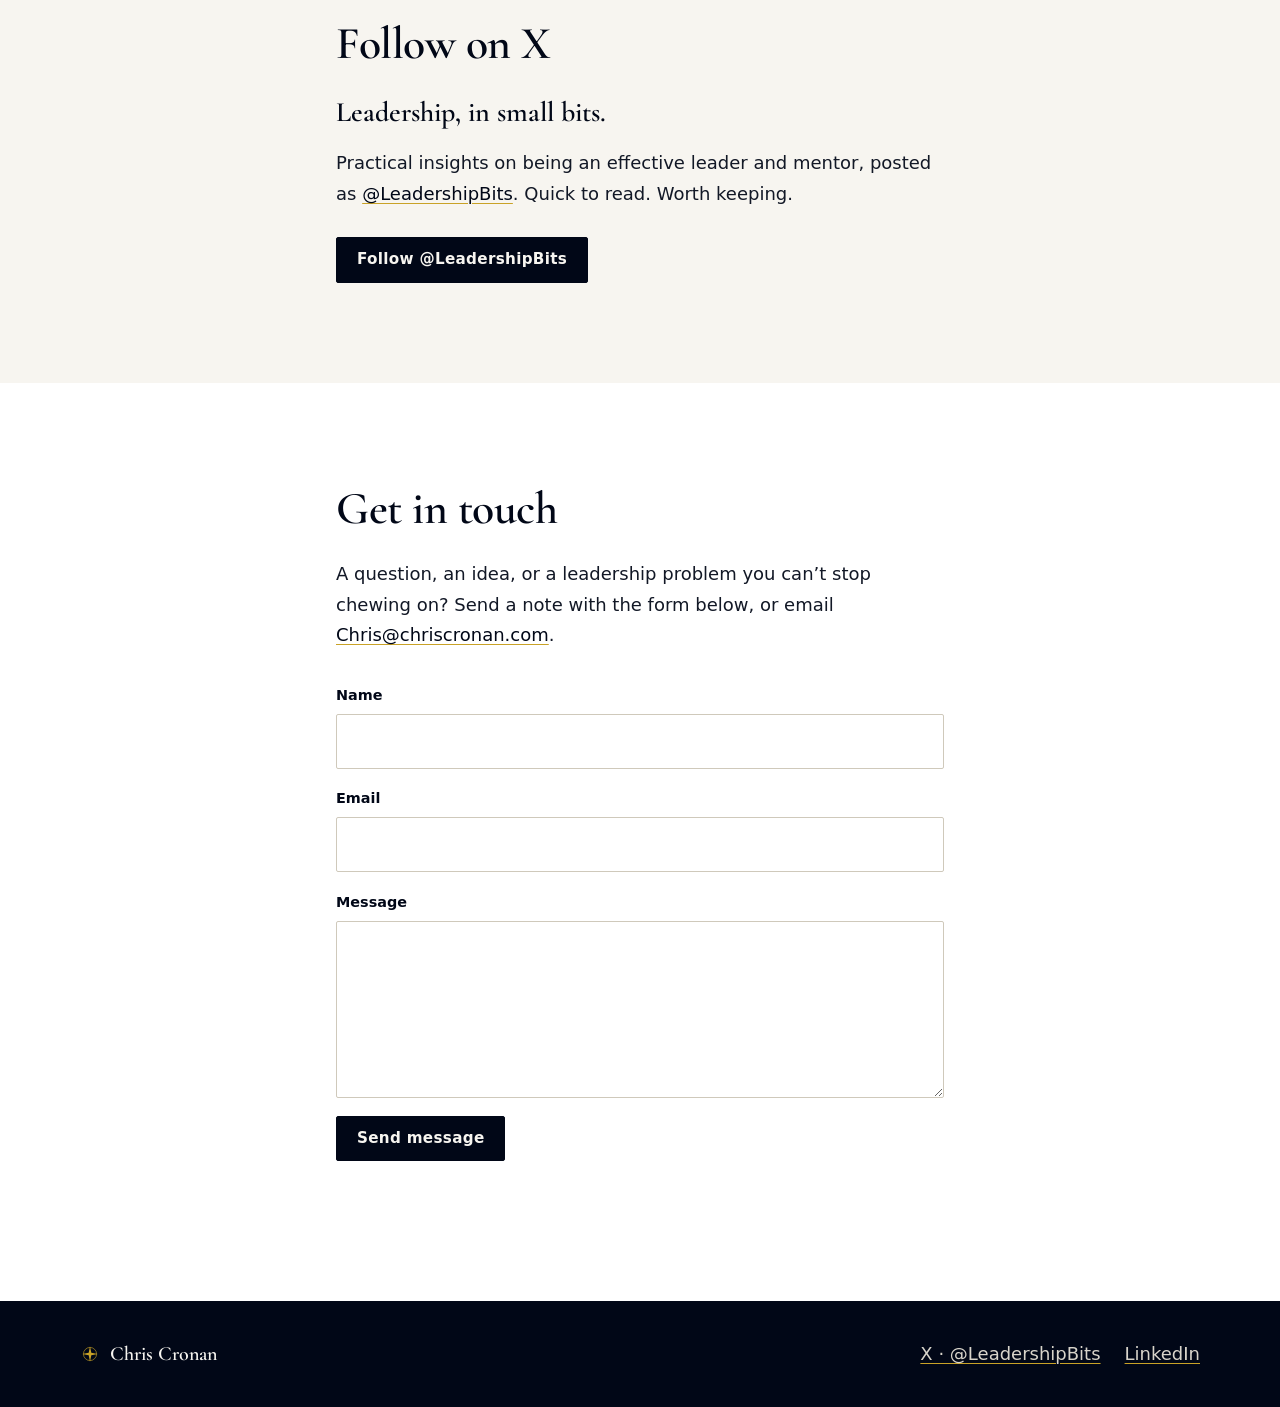
==== commit 46f67b36: "Match role wording to LinkedIn" ====
--- a/index.html
+++ b/index.html
@@ -72,7 +72,7 @@
         <div class="prose">
           <p class="lead">I started as an engineer. I still lead like one.</p>
           <p>Find the real problem. Clear what’s in the way. Make the next step obvious. It works on products and programs. It works on people, too.</p>
-          <p>Since 2021 I’ve been the NPI Technical Programs Portfolio Manager at Tesla, leading a team of technical program managers. Before that, I held leadership roles at Honda, Stäubli, and DNS Electronics.</p>
+          <p>Since 2021 I’ve been an NPI &amp; Technical Program Portfolio Leader at Tesla. Before that, I led new technology and new model programs at Honda, and learned the work from the ground up as a robotics and field service engineer at Stäubli and DNS Electronics.</p>
           <p>I served in the U.S. Marine Corps from 2003 to 2008, and I hold an MS in Engineering Management from Ohio University.</p>
           <p>Different places. Same lesson: the work gets better when the people doing it get better.</p>
         </div>
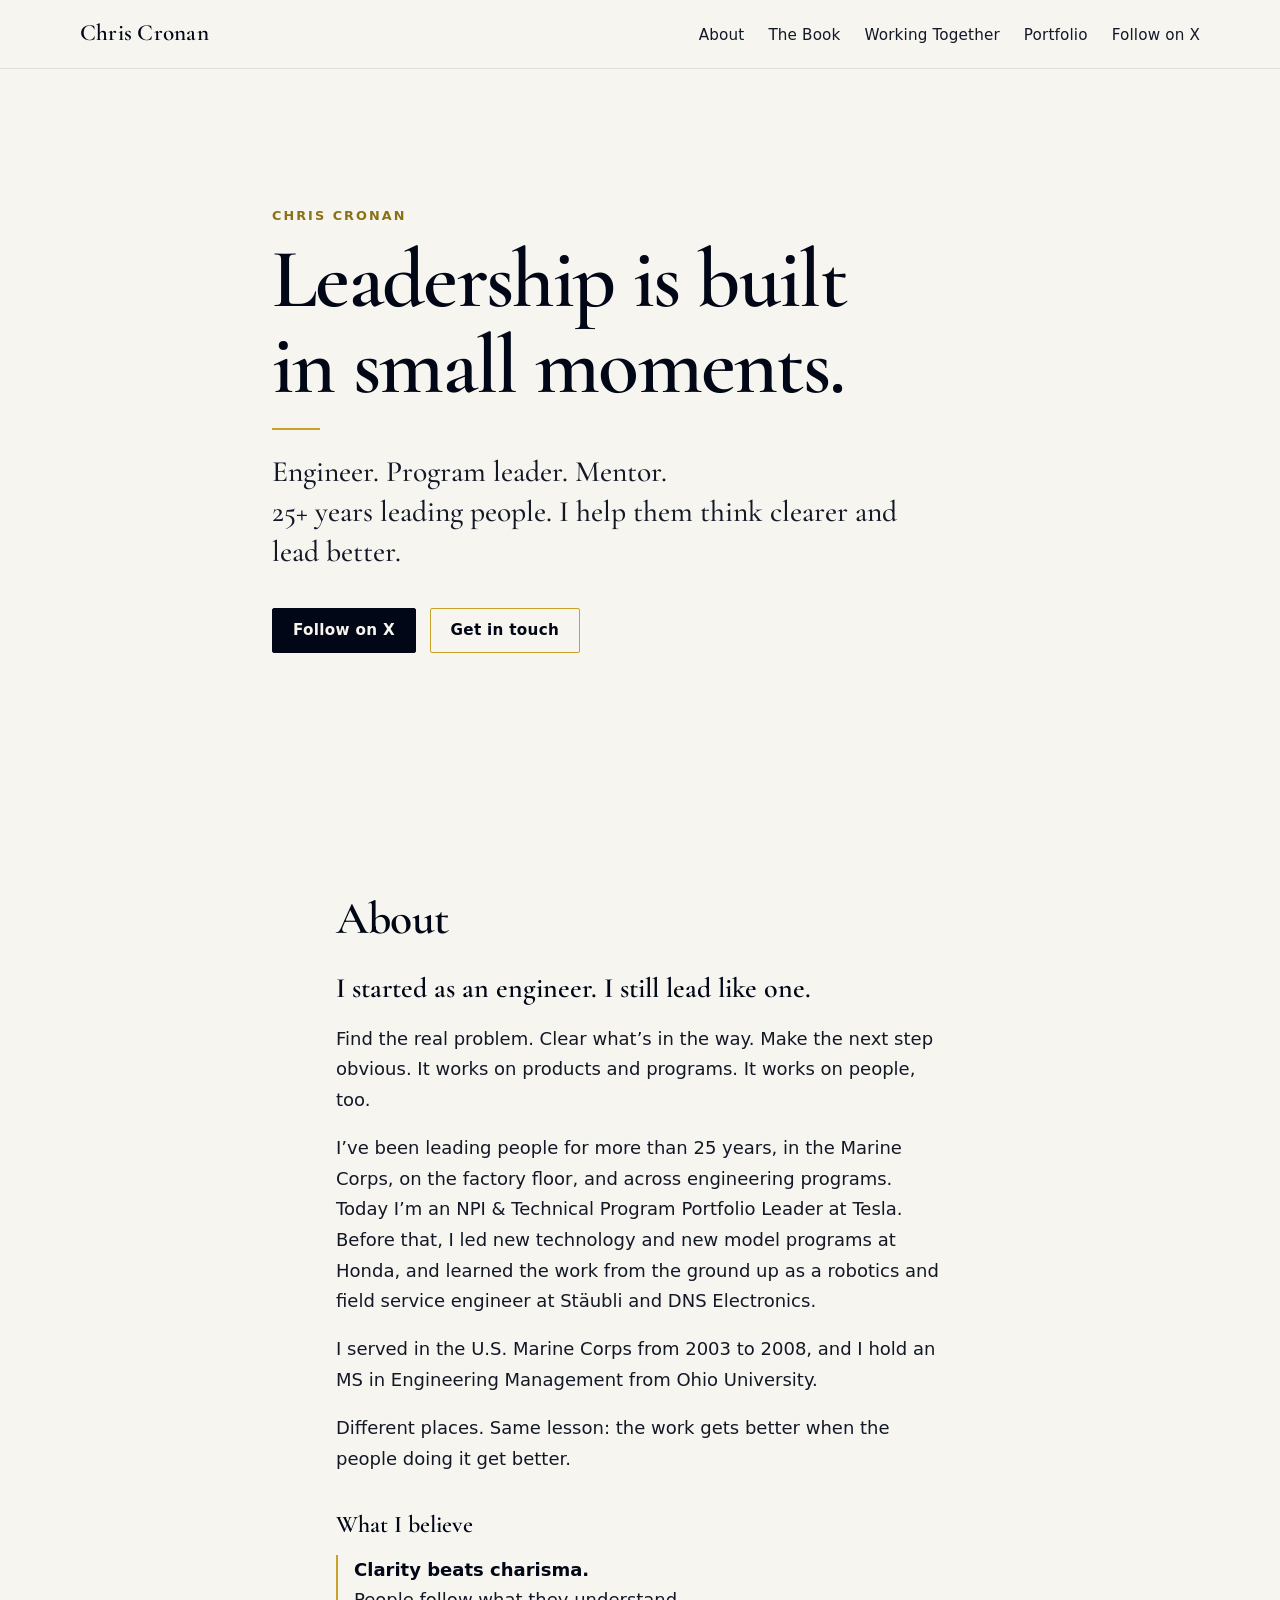
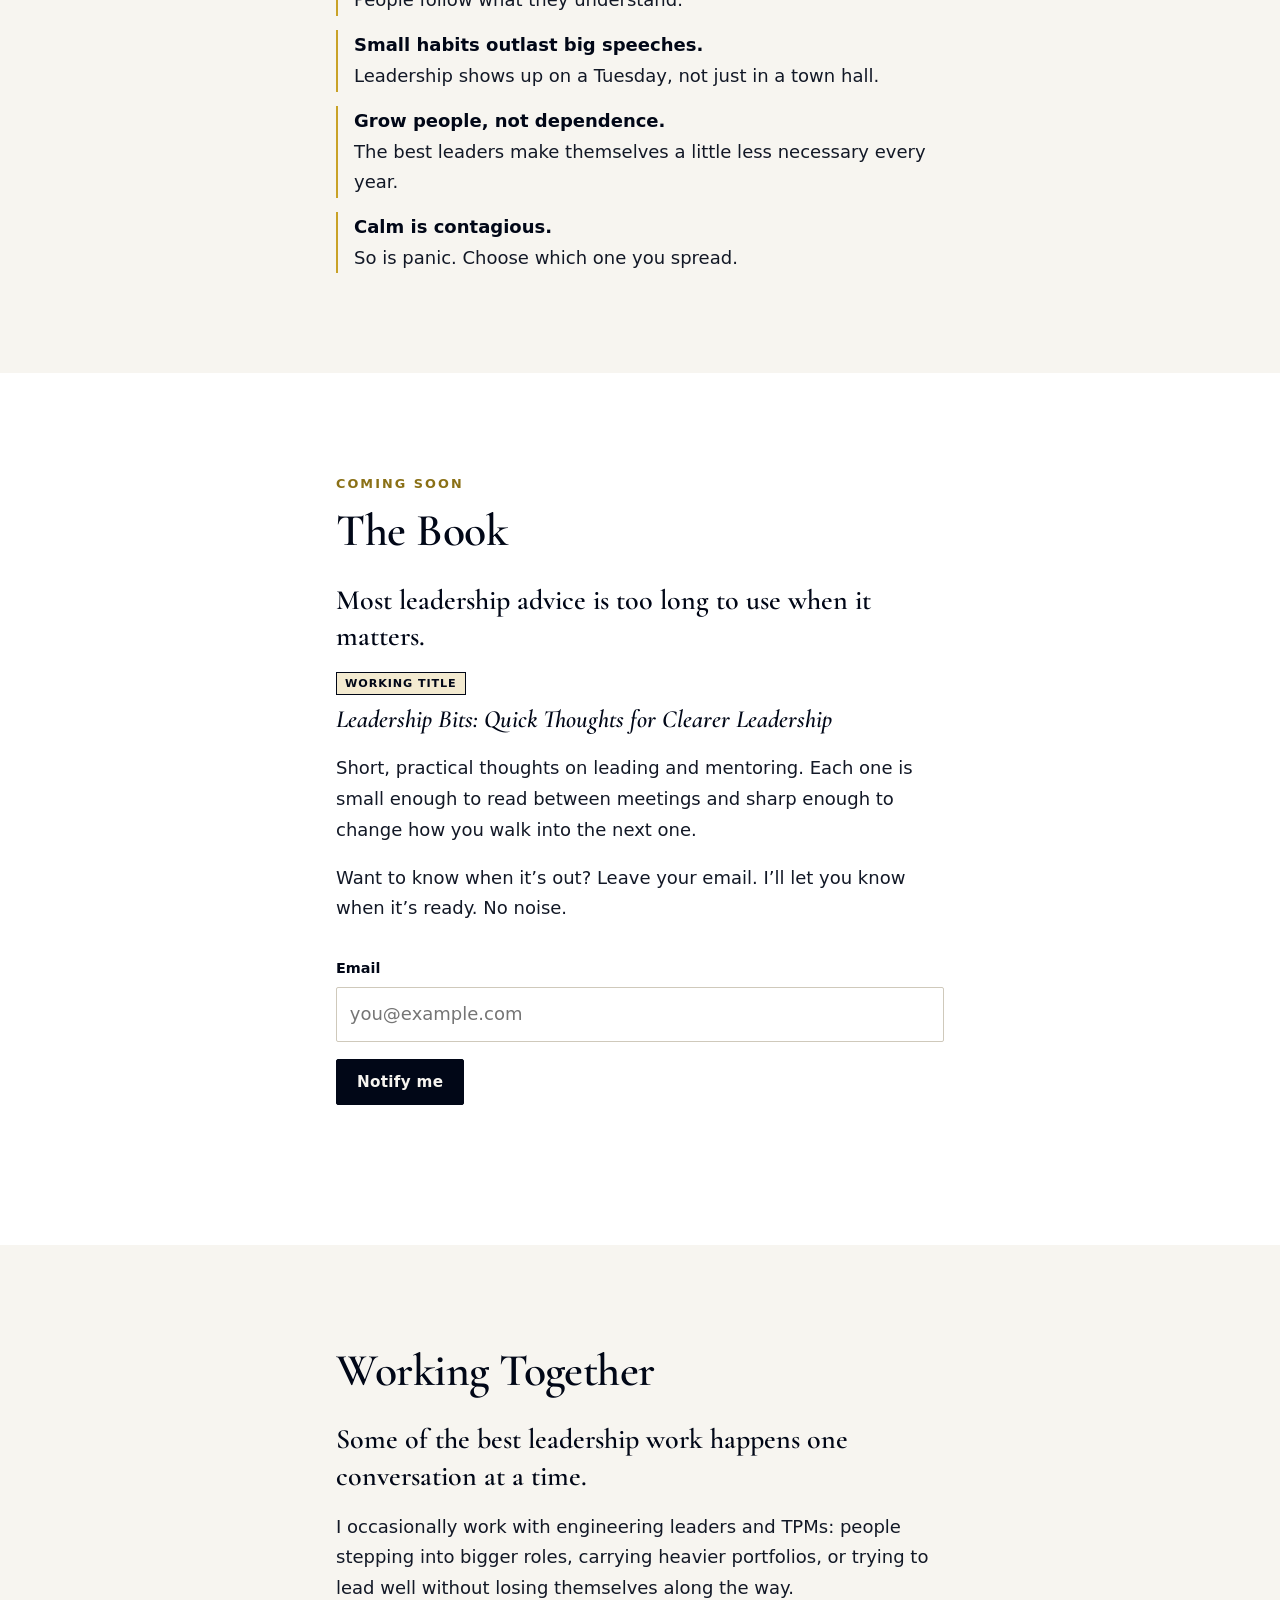
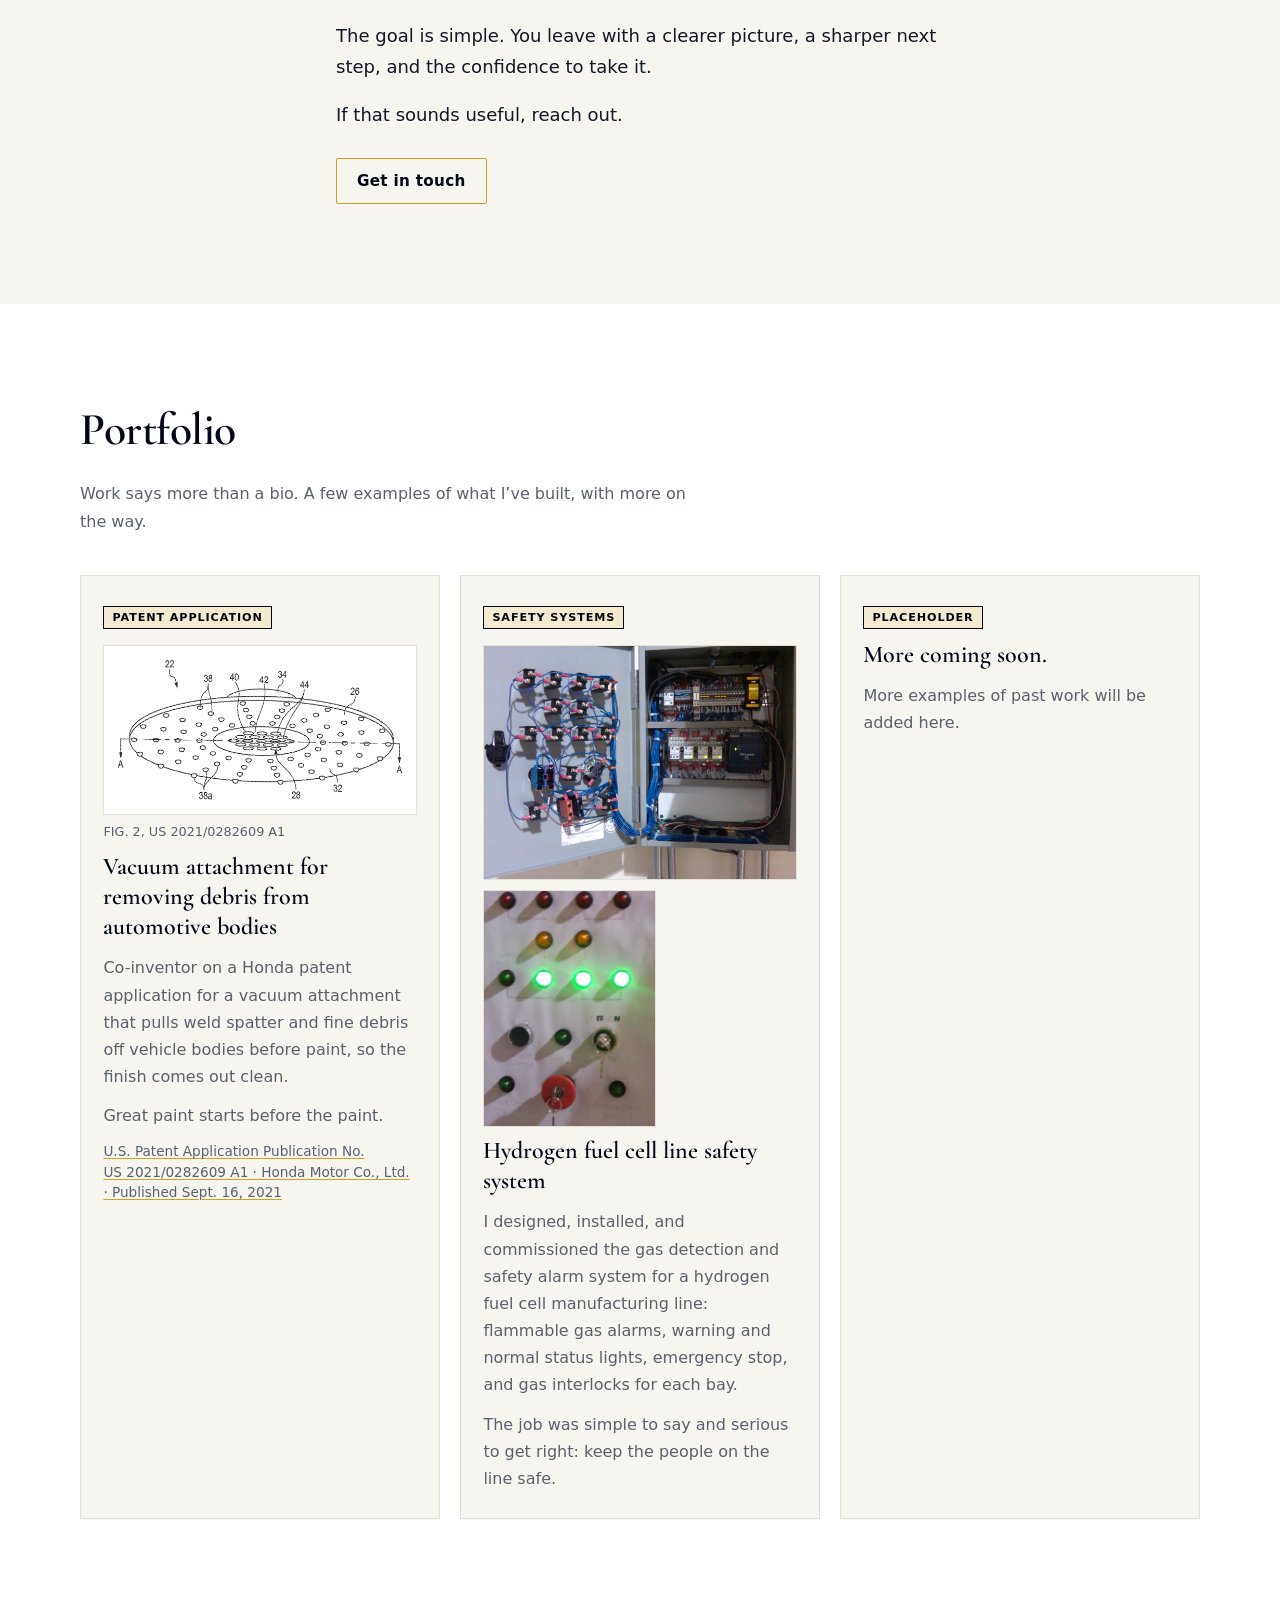
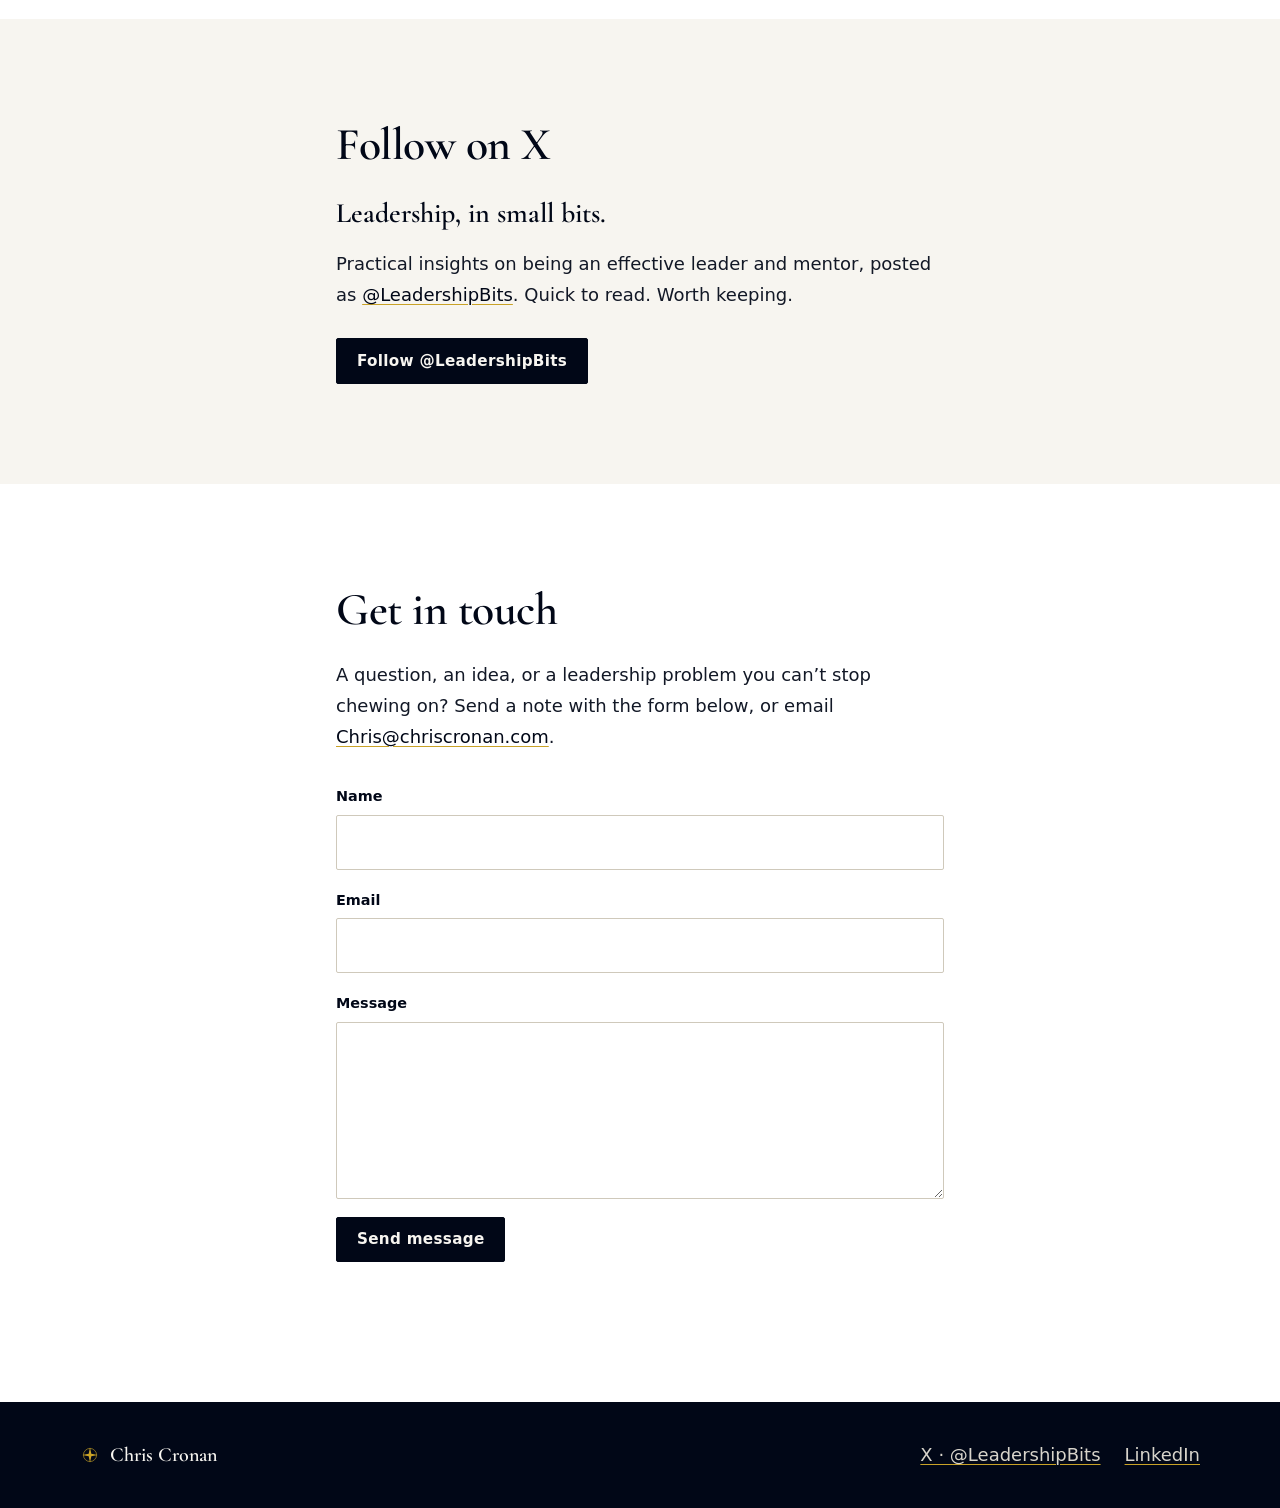
==== commit 16e60c7d: "Lead with 25+ years leading people" ====
--- a/index.html
+++ b/index.html
@@ -58,7 +58,7 @@
       <div class="container hero-inner">
         <p class="kicker hero-kicker">Chris Cronan</p>
         <h1>Leadership is built in small&nbsp;moments.</h1>
-        <p class="hero-line">Engineer. Program leader. Mentor.<br>I help people think clearer and lead&nbsp;better.</p>
+        <p class="hero-line">Engineer. Program leader. Mentor.<br>25+ years leading people. I help them think clearer and lead&nbsp;better.</p>
         <div class="hero-actions">
           <a class="btn btn-primary" href="https://x.com/LeadershipBits" rel="me noopener noreferrer" target="_blank">Follow on X</a>
           <a class="btn btn-secondary" href="#contact">Get in touch</a>
@@ -72,7 +72,7 @@
         <div class="prose">
           <p class="lead">I started as an engineer. I still lead like one.</p>
           <p>Find the real problem. Clear what’s in the way. Make the next step obvious. It works on products and programs. It works on people, too.</p>
-          <p>Since 2021 I’ve been an NPI &amp; Technical Program Portfolio Leader at Tesla. Before that, I led new technology and new model programs at Honda, and learned the work from the ground up as a robotics and field service engineer at Stäubli and DNS Electronics.</p>
+          <p>I’ve been leading people for more than 25 years, in the Marine Corps, on the factory floor, and across engineering programs. Today I’m an NPI &amp; Technical Program Portfolio Leader at Tesla. Before that, I led new technology and new model programs at Honda, and learned the work from the ground up as a robotics and field service engineer at Stäubli and DNS Electronics.</p>
           <p>I served in the U.S. Marine Corps from 2003 to 2008, and I hold an MS in Engineering Management from Ohio University.</p>
           <p>Different places. Same lesson: the work gets better when the people doing it get better.</p>
         </div>
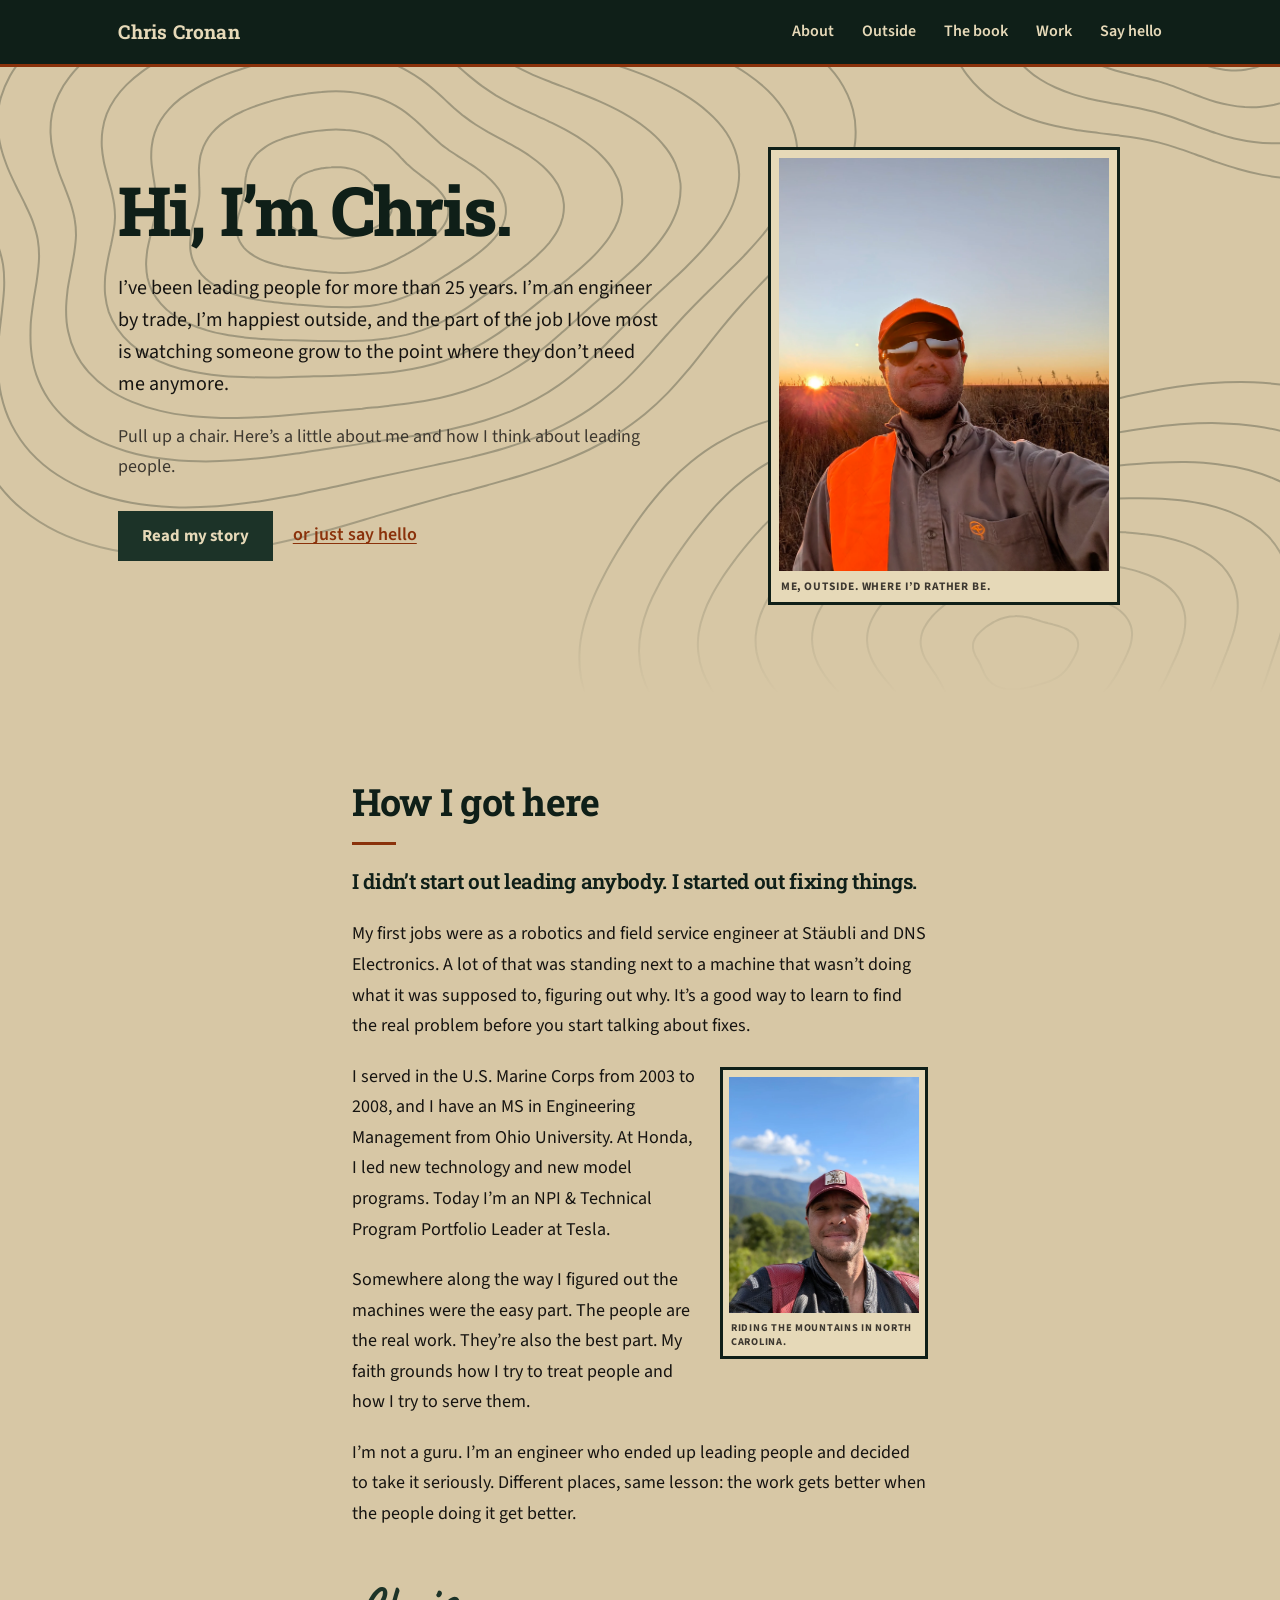
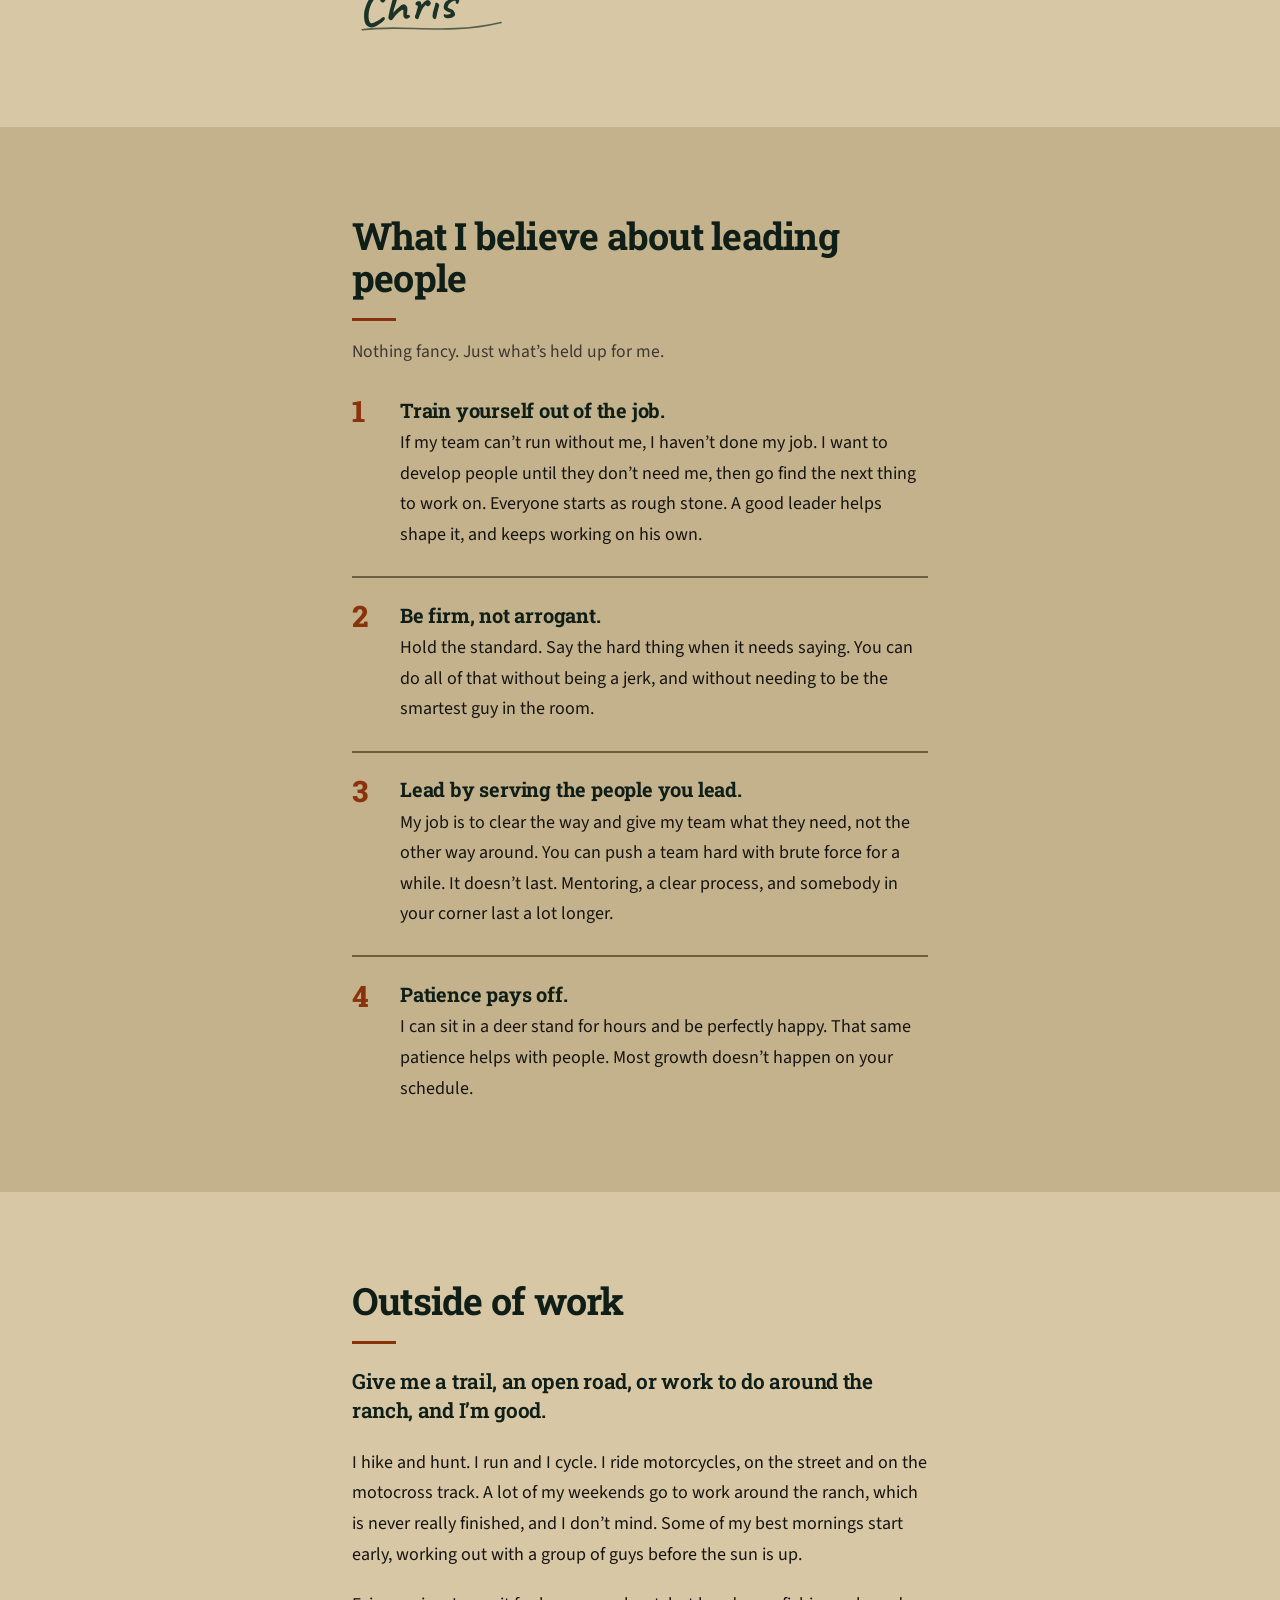
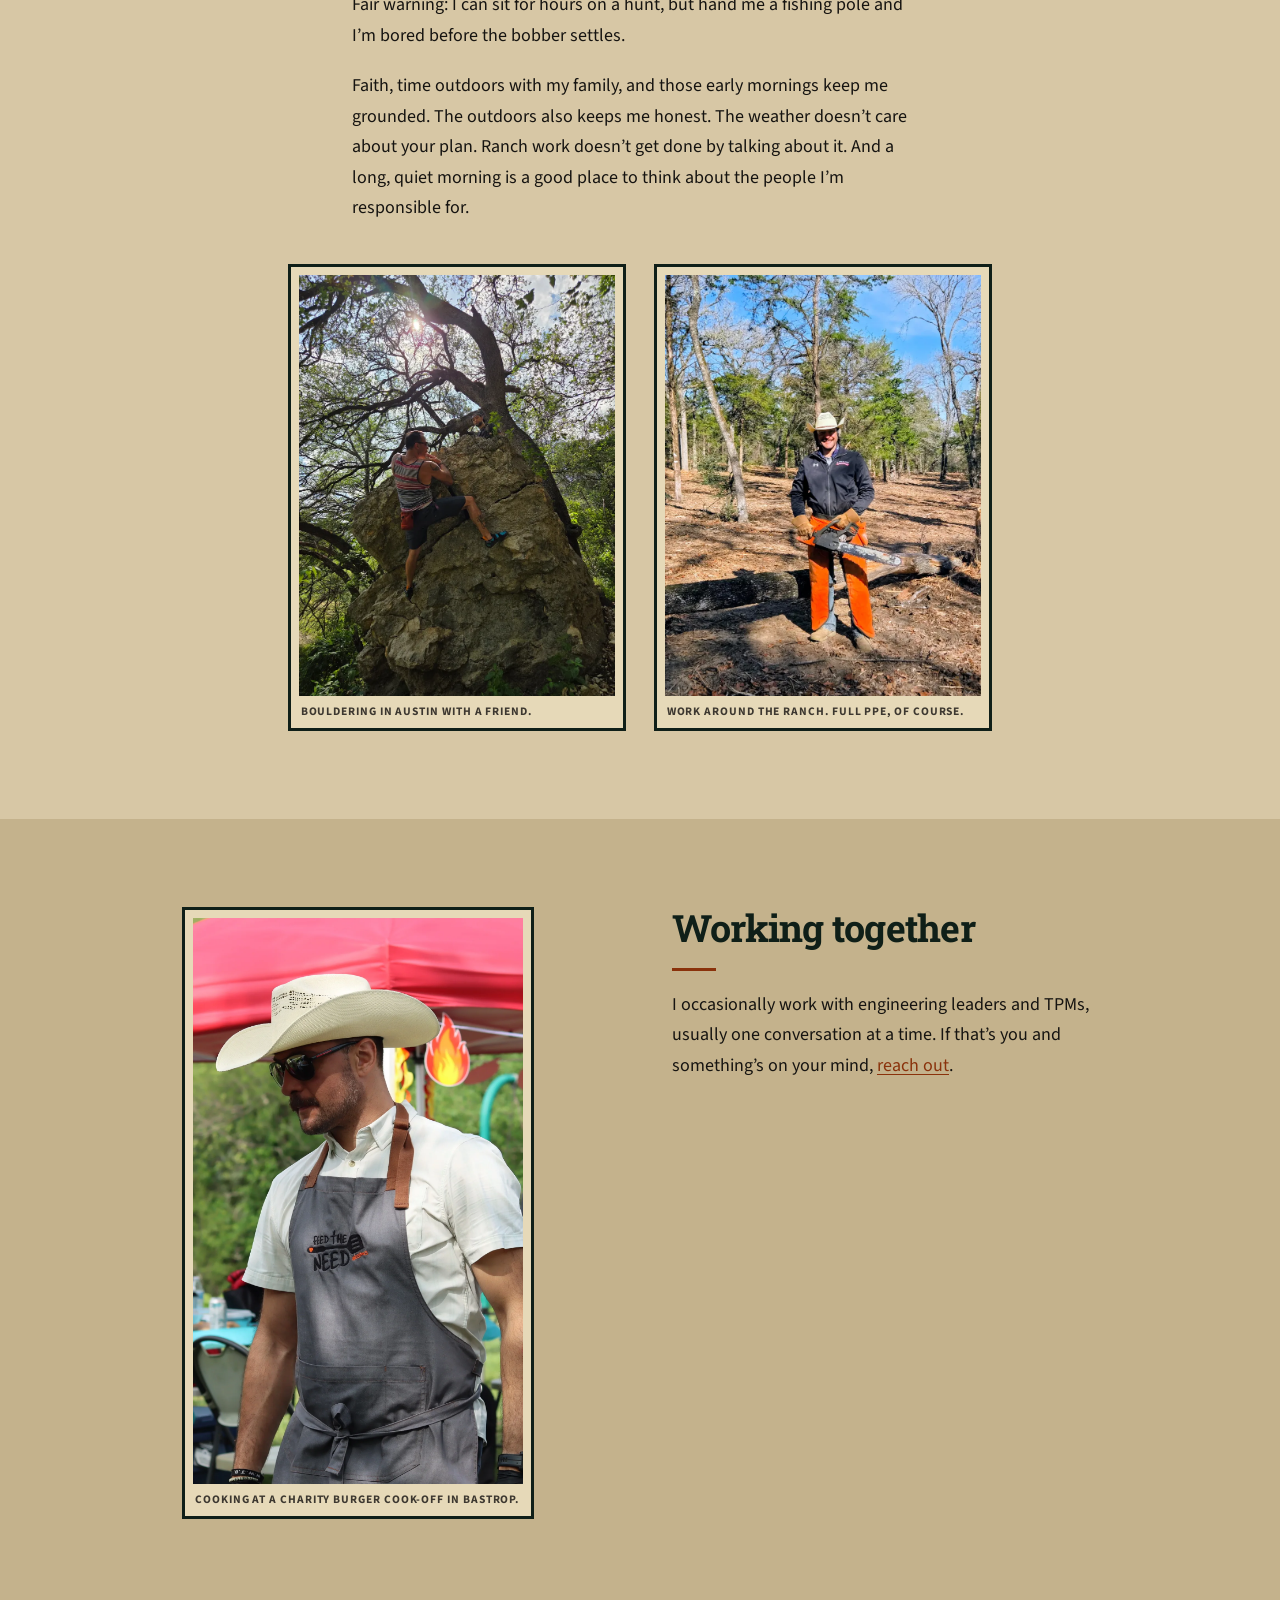
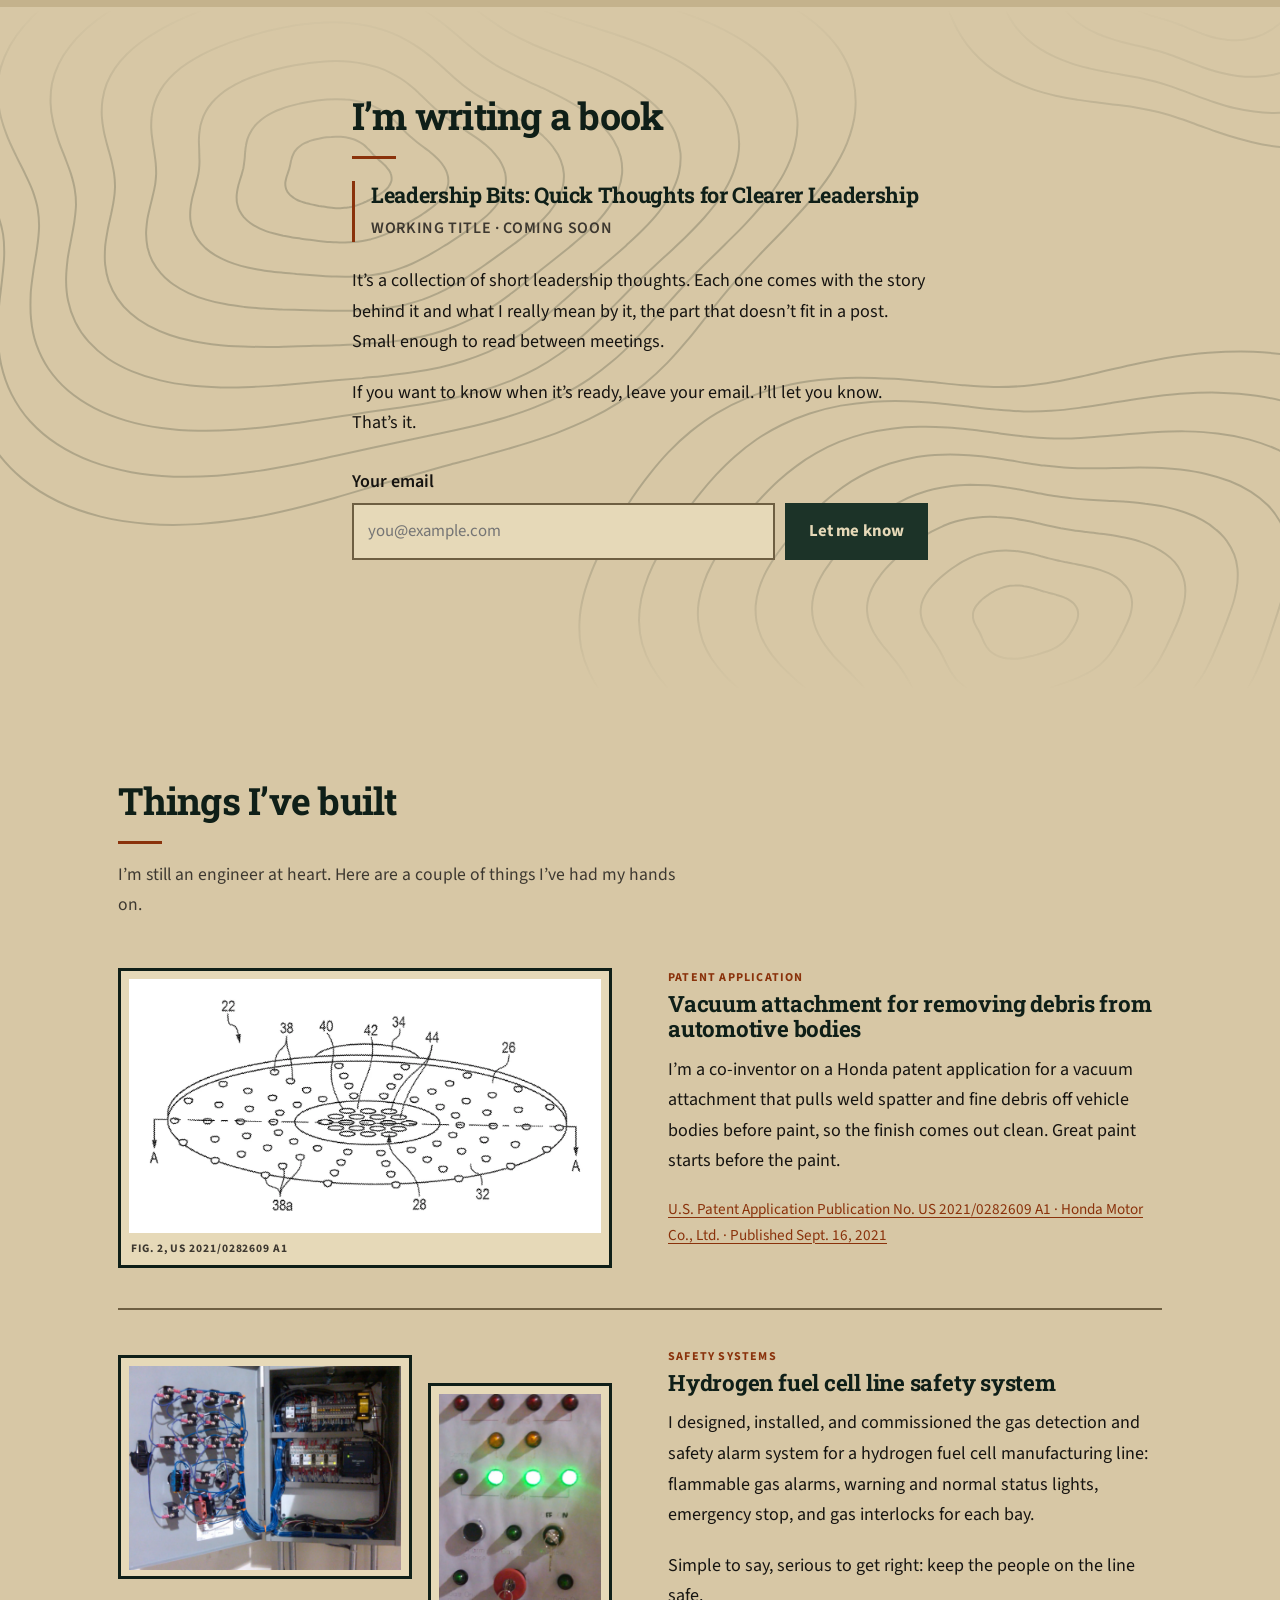
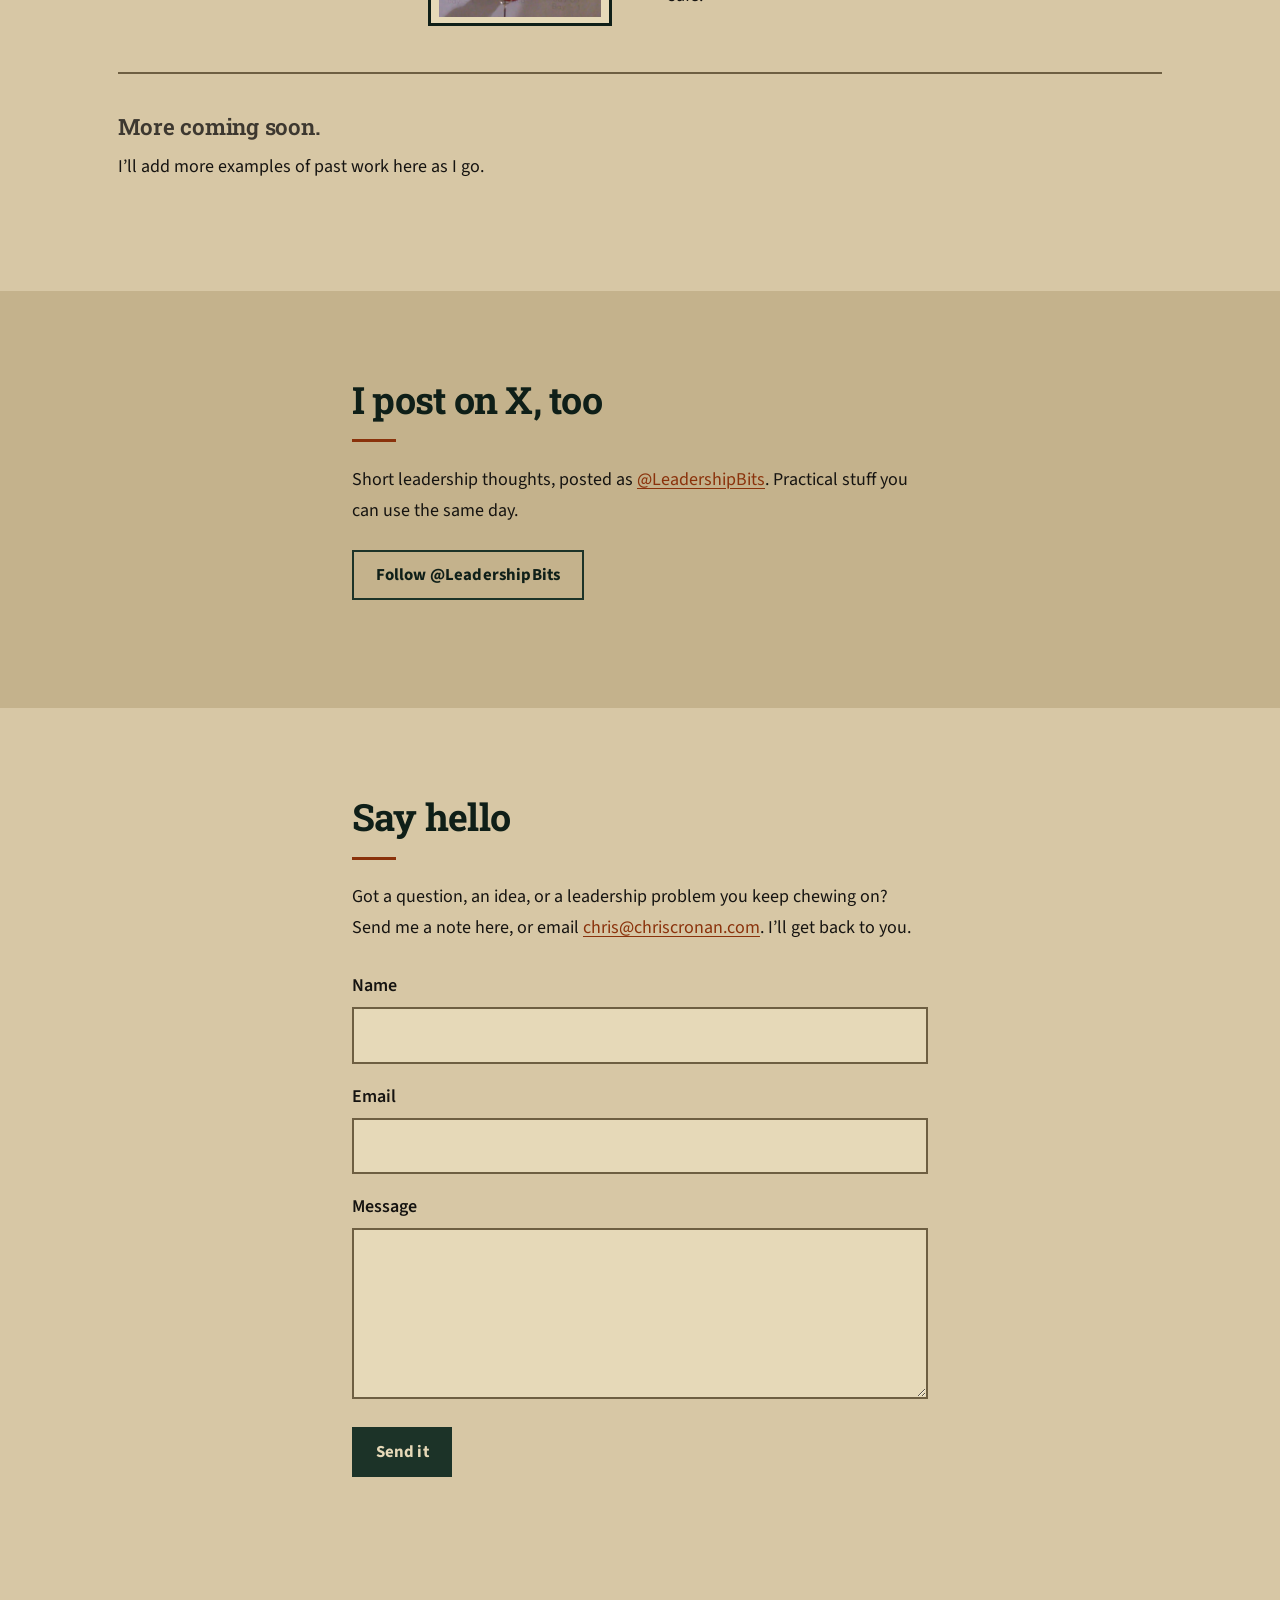
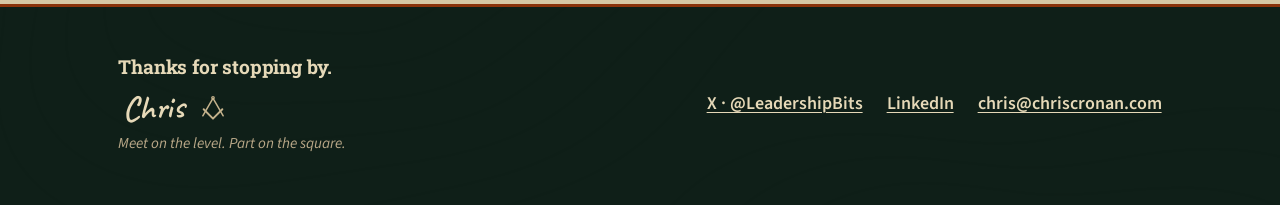
==== commit 9c4af73a: "Redesign: warmer, rugged outdoor look with real photos" ====
--- a/index.html
+++ b/index.html
@@ -3,33 +3,32 @@
 <head>
   <meta charset="utf-8">
   <meta name="viewport" content="width=device-width, initial-scale=1">
-  <title>Chris Cronan · Leadership is built in small moments</title>
-  <meta name="description" content="Chris Cronan: engineer, program leader, and mentor. Practical thoughts on clearer leadership, and a book on the way: Leadership Bits.">
+  <title>Chris Cronan · Engineer, leader, and mentor</title>
+  <meta name="description" content="Hi, I’m Chris. I’ve led people for more than 25 years. I’m an engineer by trade, happiest outdoors, and I care a lot about helping people grow.">
   <link rel="canonical" href="https://chriscronan.com/">
-  <meta name="theme-color" content="#010717">
+  <meta name="theme-color" content="#0f1f18">
   <meta name="color-scheme" content="light">
   <meta name="author" content="Chris Cronan">
   <meta property="og:type" content="website">
   <meta property="og:locale" content="en_US">
   <meta property="og:site_name" content="Chris Cronan">
   <meta property="og:title" content="Chris Cronan">
-  <meta property="og:description" content="Engineer, program leader, and mentor. Practical thoughts on clearer leadership, and a book on the way: Leadership Bits.">
+  <meta property="og:description" content="Engineer, leader, and mentor. Happiest outdoors. A book on the way: Leadership Bits, a collection of short leadership thoughts.">
   <meta property="og:url" content="https://chriscronan.com/">
   <meta property="og:image" content="https://chriscronan.com/img/og-image.png">
-  <meta property="og:image:alt" content="Chris Cronan — engineer and technical portfolio manager who develops leaders.">
+  <meta property="og:image:alt" content="Chris Cronan: engineer, leader, and mentor.">
   <meta property="og:image:width" content="1200">
   <meta property="og:image:height" content="630">
   <meta name="twitter:card" content="summary_large_image">
   <meta name="twitter:site" content="@LeadershipBits">
   <meta name="twitter:creator" content="@LeadershipBits">
   <meta name="twitter:title" content="Chris Cronan">
-  <meta name="twitter:description" content="Engineer, program leader, and mentor. Practical thoughts on clearer leadership, and a book on the way: Leadership Bits.">
+  <meta name="twitter:description" content="Engineer, leader, and mentor. Happiest outdoors. A book on the way: Leadership Bits, a collection of short leadership thoughts.">
   <meta name="twitter:image" content="https://chriscronan.com/img/og-image.png">
   <link rel="icon" href="/img/favicon.svg" type="image/svg+xml">
   <link rel="apple-touch-icon" href="/img/apple-touch-icon.png">
-  <link rel="preconnect" href="https://fonts.googleapis.com">
-  <link rel="preconnect" href="https://fonts.gstatic.com" crossorigin>
-  <link href="https://fonts.googleapis.com/css2?family=Cormorant+Garamond:wght@500;600;700&display=swap" rel="stylesheet">
+  <link rel="preload" href="/fonts/roboto-slab.woff2" as="font" type="font/woff2" crossorigin>
+  <link rel="preload" href="/fonts/source-sans-3.woff2" as="font" type="font/woff2" crossorigin>
   <link rel="stylesheet" href="/css/styles.css">
 </head>
 <body>
@@ -44,155 +43,244 @@
       <nav id="site-nav" class="site-nav" aria-label="Primary">
         <ul>
           <li><a href="#about">About</a></li>
-          <li><a href="#book">The Book</a></li>
-          <li><a href="#together">Working Together</a></li>
-          <li><a href="#portfolio">Portfolio</a></li>
-          <li><a href="#follow">Follow on X</a></li>
+          <li><a href="#outside">Outside</a></li>
+          <li><a href="#book">The book</a></li>
+          <li><a href="#portfolio">Work</a></li>
+          <li><a href="#contact">Say hello</a></li>
         </ul>
       </nav>
     </div>
   </header>
 
   <main id="main">
-    <section id="home" class="hero" aria-label="Introduction">
+    <!-- HERO -->
+    <section id="home" class="hero topo" aria-labelledby="hero-title">
       <div class="container hero-inner">
-        <p class="kicker hero-kicker">Chris Cronan</p>
-        <h1>Leadership is built in small&nbsp;moments.</h1>
-        <p class="hero-line">Engineer. Program leader. Mentor.<br>25+ years leading people. I help them think clearer and lead&nbsp;better.</p>
-        <div class="hero-actions">
-          <a class="btn btn-primary" href="https://x.com/LeadershipBits" rel="me noopener noreferrer" target="_blank">Follow on X</a>
-          <a class="btn btn-secondary" href="#contact">Get in touch</a>
-        </div>
-      </div>
-    </section>
-
-    <section id="about" class="section">
-      <div class="container narrow">
-        <h2>About</h2>
-        <div class="prose">
-          <p class="lead">I started as an engineer. I still lead like one.</p>
-          <p>Find the real problem. Clear what’s in the way. Make the next step obvious. It works on products and programs. It works on people, too.</p>
-          <p>I’ve been leading people for more than 25 years, in the Marine Corps, on the factory floor, and across engineering programs. Today I’m an NPI &amp; Technical Program Portfolio Leader at Tesla. Before that, I led new technology and new model programs at Honda, and learned the work from the ground up as a robotics and field service engineer at Stäubli and DNS Electronics.</p>
-          <p>I served in the U.S. Marine Corps from 2003 to 2008, and I hold an MS in Engineering Management from Ohio University.</p>
-          <p>Different places. Same lesson: the work gets better when the people doing it get better.</p>
-        </div>
-        <h3 class="principles-title">What I believe</h3>
-        <ul class="principles">
-          <li><strong>Clarity beats charisma.</strong> People follow what they understand.</li>
-          <li><strong>Small habits outlast big speeches.</strong> Leadership shows up on a Tuesday, not just in a town hall.</li>
-          <li><strong>Grow people, not dependence.</strong> The best leaders make themselves a little less necessary every year.</li>
-          <li><strong>Calm is contagious.</strong> So is panic. Choose which one you spread.</li>
-        </ul>
-      </div>
-    </section>
-
-    <section id="book" class="section section-alt">
-      <div class="container narrow">
-        <p class="kicker">Coming soon</p>
-        <h2>The Book</h2>
-        <div class="prose">
-          <p class="lead">Most leadership advice is too long to use when it matters.</p>
-          <p class="book-working-title">
-            <span class="badge">Working title</span>
-            <cite>Leadership Bits: Quick Thoughts for Clearer Leadership</cite>
-          </p>
-          <p>Short, practical thoughts on leading and mentoring. Each one is small enough to read between meetings and sharp enough to change how you walk into the next one.</p>
-          <p>Want to know when it’s out? Leave your email. I’ll let you know when it’s ready. No noise.</p>
-        </div>
-
-        <form id="book-form" class="form" method="post" action="https://buttondown.com/api/emails/embed-subscribe/chriscronan" target="_blank" rel="noopener noreferrer">
+        <div class="hero-text">
+          <h1 id="hero-title">Hi, I’m Chris.</h1>
+          <p class="hero-lede">I’ve been leading people for more than 25 years. I’m an engineer by trade, I’m happiest outside, and the part of the job I love most is watching someone grow to the point where they don’t need me anymore.</p>
+          <p>Pull up a chair. Here’s a little about me and how I think about leading people.</p>
+          <p class="hero-links"><a class="btn" href="#about">Read my story</a> <a class="text-link" href="#contact">or just say hello</a></p>
+        </div>
+
+        <!-- PHOTO SLOT: hero portrait of Chris outdoors (4:5). Hunting sunrise, used here so the top of the page isn't an empty frame. -->
+        <figure class="photo photo-hero" data-photo-slot="hero">
+          <picture>
+            <source srcset="/img/photos/hero-sunrise.webp" type="image/webp">
+            <img src="/img/photos/hero-sunrise.jpg" width="1400" height="1750" decoding="async" alt="Chris in a cap and sunglasses at sunrise in an open field.">
+          </picture>
+          <figcaption>Me, outside. Where I’d rather be.</figcaption>
+        </figure>
+      </div>
+    </section>
+
+    <!-- HOW I GOT HERE -->
+    <section id="about" class="section" aria-labelledby="about-title">
+      <div class="container narrow">
+        <h2 id="about-title">How I got here</h2>
+        <div class="prose">
+          <p class="lead">I didn’t start out leading anybody. I started out fixing things.</p>
+          <p>My first jobs were as a robotics and field service engineer at Stäubli and DNS Electronics. A lot of that was standing next to a machine that wasn’t doing what it was supposed to, figuring out why. It’s a good way to learn to find the real problem before you start talking about fixes.</p>
+          <!-- PHOTO SLOT: story print (B, motorcycle), floated beside this paragraph. -->
+          <figure class="photo photo-story" data-photo-slot="story">
+            <picture>
+              <source srcset="/img/photos/story-ride-nc.webp" type="image/webp">
+              <img src="/img/photos/story-ride-nc.jpg" width="1000" height="1250" loading="lazy" decoding="async" alt="Chris in a riding jacket with the mountains behind him.">
+            </picture>
+            <figcaption>Riding the mountains in North Carolina.</figcaption>
+          </figure>
+          <p>I served in the U.S. Marine Corps from 2003 to 2008, and I have an MS in Engineering Management from Ohio University. At Honda, I led new technology and new model programs. Today I’m an NPI &amp; Technical Program Portfolio Leader at Tesla.</p>
+          <p>Somewhere along the way I figured out the machines were the easy part. The people are the real work. They’re also the best part. My faith grounds how I try to treat people and how I try to serve them.</p>
+          <p>I’m not a guru. I’m an engineer who ended up leading people and decided to take it seriously. Different places, same lesson: the work gets better when the people doing it get better.</p>
+        </div>
+        <p class="signoff">
+          <svg class="signature" viewBox="0 0 220 90" role="img" aria-label="Signed, Chris" focusable="false">
+            <text x="8" y="64" font-family="Caveat, 'Segoe Script', cursive" font-size="72" font-weight="600" fill="currentColor" transform="rotate(-4 110 45)">Chris</text>
+            <path d="M14 78 C 70 70, 130 86, 205 68" fill="none" stroke="currentColor" stroke-width="2.2" stroke-linecap="round" opacity="0.7"/>
+          </svg>
+        </p>
+      </div>
+    </section>
+
+    <!-- BELIEFS -->
+    <section id="beliefs" class="section section-stone" aria-labelledby="beliefs-title">
+      <div class="container narrow">
+        <h2 id="beliefs-title">What I believe about leading people</h2>
+        <p class="section-note">Nothing fancy. Just what’s held up for me.</p>
+        <ol class="beliefs">
+          <li>
+            <h3>Train yourself out of the job.</h3>
+            <p>If my team can’t run without me, I haven’t done my job. I want to develop people until they don’t need me, then go find the next thing to work on. Everyone starts as rough stone. A good leader helps shape it, and keeps working on his own.</p>
+          </li>
+          <li>
+            <h3>Be firm, not arrogant.</h3>
+            <p>Hold the standard. Say the hard thing when it needs saying. You can do all of that without being a jerk, and without needing to be the smartest guy in the room.</p>
+          </li>
+          <li>
+            <h3>Lead by serving the people you lead.</h3>
+            <p>My job is to clear the way and give my team what they need, not the other way around. You can push a team hard with brute force for a while. It doesn’t last. Mentoring, a clear process, and somebody in your corner last a lot longer.</p>
+          </li>
+          <li>
+            <h3>Patience pays off.</h3>
+            <p>I can sit in a deer stand for hours and be perfectly happy. That same patience helps with people. Most growth doesn’t happen on your schedule.</p>
+          </li>
+        </ol>
+      </div>
+    </section>
+
+    <!-- OUTSIDE OF WORK -->
+    <section id="outside" class="section" aria-labelledby="outside-title">
+      <div class="container narrow">
+        <h2 id="outside-title">Outside of work</h2>
+        <div class="prose">
+          <p class="lead">Give me a trail, an open road, or work to do around the ranch, and I’m good.</p>
+          <p>I hike and hunt. I run and I cycle. I ride motorcycles, on the street and on the motocross track. A lot of my weekends go to work around the ranch, which is never really finished, and I don’t mind. Some of my best mornings start early, working out with a group of guys before the sun is up.</p>
+          <p>Fair warning: I can sit for hours on a hunt, but hand me a fishing pole and I’m bored before the bobber settles.</p>
+          <p>Faith, time outdoors with my family, and those early mornings keep me grounded. The outdoors also keeps me honest. The weather doesn’t care about your plan. Ranch work doesn’t get done by talking about it. And a long, quiet morning is a good place to think about the people I’m responsible for.</p>
+        </div>
+      </div>
+
+      <!-- PHOTO SLOTS: outside strip. Sunrise slot (F) removed so the grid isn't an empty frame. -->
+      <div class="container photo-strip" role="list" aria-label="Photos from outside">
+        <figure class="photo" role="listitem" data-photo-slot="outside-1">
+          <picture>
+            <source srcset="/img/photos/outside-bouldering.webp" type="image/webp">
+            <img src="/img/photos/outside-bouldering.jpg" width="800" height="1067" loading="lazy" decoding="async" alt="Chris bouldering on a big rock under oak trees.">
+          </picture>
+          <figcaption>Bouldering in Austin with a friend.</figcaption>
+        </figure>
+        <figure class="photo" role="listitem" data-photo-slot="outside-3">
+          <picture>
+            <source srcset="/img/photos/outside-ranch.webp" type="image/webp">
+            <img src="/img/photos/outside-ranch.jpg" width="800" height="1067" loading="lazy" decoding="async" alt="Chris in a cowboy hat and safety gear with a chainsaw, standing among trees.">
+          </picture>
+          <figcaption>Work around the ranch. Full PPE, of course.</figcaption>
+        </figure>
+      </div>
+    </section>
+
+    <!-- WITH PEOPLE + WORKING TOGETHER -->
+    <section id="together" class="section section-stone" aria-labelledby="together-title">
+      <div class="container together-inner">
+        <!-- PHOTO SLOT 5 of 5: "with people" (teaching, mentoring, a team). Nothing from inside a workplace. -->
+        <figure class="photo photo-people" data-photo-slot="people">
+          <picture>
+            <source srcset="/img/photos/people-cookoff.webp" type="image/webp">
+            <img src="/img/photos/people-cookoff.jpg" width="1200" height="2060" loading="lazy" decoding="async" alt="Chris in a cowboy hat and apron cooking at a charity cook-off.">
+          </picture>
+          <figcaption>Cooking at a charity burger cook-off in Bastrop.</figcaption>
+        </figure>
+        <div class="together-text">
+          <h2 id="together-title">Working together</h2>
+          <div class="prose">
+            <p>I occasionally work with engineering leaders and TPMs, usually one conversation at a time. If that’s you and something’s on your mind, <a href="#contact">reach out</a>.</p>
+          </div>
+        </div>
+      </div>
+    </section>
+
+    <!-- BOOK -->
+    <section id="book" class="section topo topo-soft" aria-labelledby="book-title">
+      <div class="container narrow">
+        <h2 id="book-title">I’m writing a book</h2>
+        <p class="book-title">
+          <cite>Leadership Bits: Quick Thoughts for Clearer Leadership</cite>
+          <span class="book-meta">Working title · coming soon</span>
+        </p>
+        <div class="prose">
+          <p>It’s a collection of short leadership thoughts. Each one comes with the story behind it and what I really mean by it, the part that doesn’t fit in a post. Small enough to read between meetings.</p>
+          <p>If you want to know when it’s ready, leave your email. I’ll let you know. That’s it.</p>
+        </div>
+
+        <form id="book-form" class="form form-inline" method="post" action="https://buttondown.com/api/emails/embed-subscribe/chriscronan" target="_blank" rel="noopener noreferrer">
           <div class="form-row">
-            <label for="book-email">Email</label>
-            <input id="book-email" name="email" type="email" autocomplete="email" required placeholder="you@example.com">
+            <label for="book-email">Your email</label>
+            <div class="inline-field">
+              <input id="book-email" name="email" type="email" autocomplete="email" required placeholder="you@example.com">
+              <button class="btn" type="submit">Let me know</button>
+            </div>
           </div>
           <input type="hidden" name="embed" value="1">
-          <button class="btn btn-primary" type="submit">Notify me</button>
           <p class="form-status" role="status" aria-live="polite"></p>
         </form>
       </div>
     </section>
 
-    <section id="together" class="section">
-      <div class="container narrow">
-        <h2>Working Together</h2>
-        <div class="prose">
-          <p class="lead">Some of the best leadership work happens one conversation at a time.</p>
-          <p>I occasionally work with engineering leaders and TPMs: people stepping into bigger roles, carrying heavier portfolios, or trying to lead well without losing themselves along the way.</p>
-          <p>The goal is simple. You leave with a clearer picture, a sharper next step, and the confidence to take it.</p>
-          <p>If that sounds useful, reach out.</p>
-        </div>
-        <p class="section-cta"><a class="btn btn-secondary" href="#contact">Get in touch</a></p>
-      </div>
-    </section>
-
-    <section id="portfolio" class="section section-alt">
+    <!-- PORTFOLIO -->
+    <section id="portfolio" class="section" aria-labelledby="portfolio-title">
       <div class="container">
-        <div class="section-intro">
-          <h2>Portfolio</h2>
-          <p class="placeholder-note">Work says more than a bio. A few examples of what I’ve built, with more on the way.</p>
-        </div>
-        <ul class="card-grid">
-          <li class="card card-patent">
-            <span class="badge">Patent application</span>
-            <figure class="card-figure">
+        <div class="narrow-left">
+          <h2 id="portfolio-title">Things I’ve built</h2>
+          <p class="section-note">I’m still an engineer at heart. Here are a couple of things I’ve had my hands on.</p>
+        </div>
+
+        <ul class="work-list">
+          <li class="work-item">
+            <figure class="work-figure photo">
               <picture>
                 <source srcset="/img/portfolio/honda-vacuum-attachment-fig2.webp" type="image/webp">
                 <img src="/img/portfolio/honda-vacuum-attachment-fig2.png" width="1200" height="647" loading="lazy" decoding="async" alt="Patent drawing (FIG. 2) of the vacuum attachment">
               </picture>
               <figcaption>FIG. 2, US 2021/0282609 A1</figcaption>
             </figure>
-            <h3>Vacuum attachment for removing debris from automotive bodies</h3>
-            <p>Co-inventor on a Honda patent application for a vacuum attachment that pulls weld spatter and fine debris off vehicle bodies before paint, so the finish comes out clean.</p>
-            <p>Great paint starts before the paint.</p>
-            <p class="card-cite"><a href="https://patents.google.com/patent/US20210282609A1/en" target="_blank" rel="noopener noreferrer">U.S. Patent Application Publication No. US&nbsp;2021/0282609&nbsp;A1 · Honda Motor Co., Ltd. · Published Sept.&nbsp;16, 2021</a></p>
-          </li>
-          <li class="card card-feature">
-            <span class="badge">Safety systems</span>
-            <div class="card-media">
-              <figure class="media-main">
+            <div class="work-text">
+              <p class="work-kind">Patent application</p>
+              <h3>Vacuum attachment for removing debris from automotive bodies</h3>
+              <p>I’m a co-inventor on a Honda patent application for a vacuum attachment that pulls weld spatter and fine debris off vehicle bodies before paint, so the finish comes out clean. Great paint starts before the paint.</p>
+              <p class="work-cite"><a href="https://patents.google.com/patent/US20210282609A1/en" target="_blank" rel="noopener noreferrer">U.S. Patent Application Publication No. US&nbsp;2021/0282609&nbsp;A1 · Honda Motor Co., Ltd. · Published Sept.&nbsp;16, 2021</a></p>
+            </div>
+          </li>
+
+          <li class="work-item">
+            <div class="work-figure work-figure-pair">
+              <figure class="photo">
                 <picture>
                   <source srcset="/img/portfolio/h2-safety-panel-wiring.webp" type="image/webp">
                   <img src="/img/portfolio/h2-safety-panel-wiring.jpg" width="1200" height="900" loading="lazy" decoding="async" alt="Inside the opened safety control panel: relays, terminal blocks, and a power supply, with neatly routed blue wiring running to the alarm lamps and switches on the door.">
                 </picture>
               </figure>
-              <figure class="media-thumb">
+              <figure class="photo photo-small">
                 <picture>
                   <source srcset="/img/portfolio/h2-safety-panel-front.webp" type="image/webp">
                   <img src="/img/portfolio/h2-safety-panel-front.jpg" width="740" height="1021" loading="lazy" decoding="async" alt="Front of the gas safety panel: red flammable gas alarm lamps, amber warning lamps, green normal lamps, an alarm silence button, gas-on indicators for each bay, and a keyed emergency stop.">
                 </picture>
               </figure>
             </div>
-            <h3>Hydrogen fuel cell line safety system</h3>
-            <p>I designed, installed, and commissioned the gas detection and safety alarm system for a hydrogen fuel cell manufacturing line: flammable gas alarms, warning and normal status lights, emergency stop, and gas interlocks for each bay.</p>
-            <p>The job was simple to say and serious to get right: keep the people on the line safe.</p>
-          </li>
-          <li class="card card-soon">
-            <span class="badge">Placeholder</span>
-            <h3>More coming soon.</h3>
-            <p>More examples of past work will be added here.</p>
+            <div class="work-text">
+              <p class="work-kind">Safety systems</p>
+              <h3>Hydrogen fuel cell line safety system</h3>
+              <p>I designed, installed, and commissioned the gas detection and safety alarm system for a hydrogen fuel cell manufacturing line: flammable gas alarms, warning and normal status lights, emergency stop, and gas interlocks for each bay.</p>
+              <p>Simple to say, serious to get right: keep the people on the line safe.</p>
+            </div>
+          </li>
+
+          <li class="work-item work-soon">
+            <div class="work-text">
+              <h3>More coming soon.</h3>
+              <p>I’ll add more examples of past work here as I go.</p>
+            </div>
           </li>
         </ul>
       </div>
     </section>
 
-    <section id="follow" class="section">
-      <div class="container narrow">
-        <h2>Follow on X</h2>
-        <div class="prose">
-          <p class="lead">Leadership, in small bits.</p>
-          <p>Practical insights on being an effective leader and mentor, posted as <a href="https://x.com/LeadershipBits" rel="me noopener noreferrer" target="_blank">@LeadershipBits</a>. Quick to read. Worth keeping.</p>
-        </div>
-        <p class="section-cta">
-          <a class="btn btn-primary" href="https://x.com/LeadershipBits" rel="me noopener noreferrer" target="_blank">Follow @LeadershipBits</a>
-        </p>
-      </div>
-    </section>
-
-    <section id="contact" class="section section-alt">
-      <div class="container narrow">
-        <h2>Get in touch</h2>
-        <div class="prose">
-          <p>A question, an idea, or a leadership problem you can’t stop chewing on? Send a note with the form below, or email <a href="mailto:Chris@chriscronan.com">Chris@chriscronan.com</a>.</p>
+    <!-- X -->
+    <section id="follow" class="section section-stone" aria-labelledby="follow-title">
+      <div class="container narrow">
+        <h2 id="follow-title">I post on X, too</h2>
+        <div class="prose">
+          <p>Short leadership thoughts, posted as <a href="https://x.com/LeadershipBits" rel="me noopener noreferrer" target="_blank">@LeadershipBits</a>. Practical stuff you can use the same day.</p>
+        </div>
+        <p class="section-cta"><a class="btn btn-outline" href="https://x.com/LeadershipBits" rel="me noopener noreferrer" target="_blank">Follow @LeadershipBits</a></p>
+      </div>
+    </section>
+
+    <!-- CONTACT -->
+    <section id="contact" class="section" aria-labelledby="contact-title">
+      <div class="container narrow">
+        <h2 id="contact-title">Say hello</h2>
+        <div class="prose">
+          <p>Got a question, an idea, or a leadership problem you keep chewing on? Send me a note here, or email <a href="mailto:chris@chriscronan.com">chris@chriscronan.com</a>. I’ll get back to you.</p>
         </div>
         <form id="contact-form" class="form" method="post" action="https://formspree.io/f/xwloevng">
           <input type="hidden" name="_subject" value="New message from ChrisCronan.com">
@@ -212,27 +300,36 @@
             <label for="contact-message">Message</label>
             <textarea id="contact-message" name="message" rows="5" required></textarea>
           </div>
-          <button class="btn btn-primary" type="submit">Send message</button>
+          <button class="btn" type="submit">Send it</button>
           <p class="form-status" role="status" aria-live="polite"></p>
         </form>
       </div>
     </section>
   </main>
 
-  <footer class="site-footer">
+  <footer class="site-footer topo">
     <div class="container footer-inner">
-      <p class="footer-mark">
-        <span class="footer-compass" aria-hidden="true">
-          <svg viewBox="0 0 32 32" width="20" height="20" focusable="false">
-            <circle cx="16" cy="16" r="10.5" fill="none" stroke="currentColor" stroke-width="1"/>
-            <path fill="currentColor" d="M16 3.5 L18.1 13.9 L28.5 16 L18.1 18.1 L16 28.5 L13.9 18.1 L3.5 16 L13.9 13.9 Z"/>
+      <div class="footer-sign">
+        <p class="footer-mark">Thanks for stopping by.</p>
+        <p class="footer-sig-row">
+          <svg class="signature signature-small" viewBox="0 0 150 90" role="img" aria-label="Chris" focusable="false">
+            <text x="8" y="64" font-family="Caveat, 'Segoe Script', cursive" font-size="72" font-weight="600" fill="currentColor" transform="rotate(-4 110 45)">Chris</text>
           </svg>
-        </span>
-        Chris Cronan
-      </p>
+          <svg class="sq-compass" viewBox="0 0 24 24" width="26" height="26" role="img" aria-label="Square and compasses" focusable="false">
+            <title>Square and compasses</title>
+            <g fill="none" stroke="currentColor" stroke-linecap="round" stroke-linejoin="round">
+              <path d="M11.8 3.4 L2.6 19.2 M12.2 3.4 L21.4 19.2" stroke-width="1.4"/>
+              <circle cx="12" cy="2.6" r="1.1" stroke-width="1.2"/>
+              <path d="M3.4 13.2 L12 21.8 L20.6 13.2" stroke-width="1.8"/>
+            </g>
+          </svg>
+        </p>
+        <p class="footer-motto"><em>Meet on the level. Part on the square.</em></p>
+      </div>
       <ul class="footer-links">
         <li><a href="https://x.com/LeadershipBits" rel="me noopener noreferrer" target="_blank">X · @LeadershipBits</a></li>
         <li><a href="https://www.linkedin.com/in/chriscronan" rel="me noopener noreferrer" target="_blank">LinkedIn</a></li>
+        <li><a href="mailto:chris@chriscronan.com">chris@chriscronan.com</a></li>
       </ul>
     </div>
   </footer>
--- a/css/styles.css
+++ b/css/styles.css
@@ -1,51 +1,47 @@
-/* Chris Cronan — personal site
-   Palette taken from LeadershipBits public X banners:
-   deep navy #010717 and gold #C9A227.
-   Display type: Cormorant Garamond. Body: system sans-serif.
+/* Chris Cronan — personal site, v2 ("field notes")
+   Khaki paper #d7c7a5, stone #c4b28c, deep pine #0f1f18 / #1c3328,
+   rust #8a320b (accent, sparingly), ink #161411.
+   Type: Roboto Slab (headings), Source Sans 3 (body), Caveat (signature only). All self-hosted.
 */
 
+@font-face { font-family: "Roboto Slab"; src: url("/fonts/roboto-slab.woff2") format("woff2"); font-weight: 100 900; font-style: normal; font-display: swap; }
+@font-face { font-family: "Source Sans 3"; src: url("/fonts/source-sans-3.woff2") format("woff2"); font-weight: 400 700; font-style: normal; font-display: swap; }
+@font-face { font-family: "Source Sans 3"; src: url("/fonts/source-sans-3-italic.woff2") format("woff2"); font-weight: 400; font-style: italic; font-display: swap; }
+@font-face { font-family: "Caveat"; src: url("/fonts/caveat.woff2") format("woff2"); font-weight: 500 700; font-style: normal; font-display: swap; }
+
 :root {
-  --navy: #010717;
-  --navy-ink: #121826;
-  --gold: #c9a227;
-  --gold-soft: #f3ead0;
-  --cream: #f7f5f0;
-  --paper: #ffffff;
-  --muted: #5a616c;
-  --line: #e4dfd4;
-  --danger: #8a2a2a;
-  --header-h: 4.25rem;
-  --max: 70rem;
-  --measure: 38rem;
-  --font-serif: "Cormorant Garamond", Georgia, "Times New Roman", serif;
-  --font-sans: system-ui, -apple-system, "Segoe UI", Roboto, "Helvetica Neue", Arial, sans-serif;
-  --shadow: 0 1px 2px rgba(1, 7, 23, 0.04);
-}
-
-*,
-*::before,
-*::after {
-  box-sizing: border-box;
-}
+  --paper: #d7c7a5;
+  --paper-bright: #e6d9b8;
+  --stone: #c4b28c;
+  --stone-line: #6e5f42;
+  --ink: #161411;
+  --muted: #3d3830;
+  --pine: #1c3328;
+  --pine-dark: #0f1f18;
+  --pine-mid: #243f33;
+  --rust: #8a320b;
+  --danger: #8a2420;
+  --header-fg: #e6d9b8;
+  --header-h: 4rem;
+  --max: 68rem;
+  --measure: 36rem;
+  --font-slab: "Roboto Slab", "Rockwell", Georgia, "Times New Roman", serif;
+  --font-sans: "Source Sans 3", "Segoe UI", system-ui, -apple-system, Roboto, Arial, sans-serif;
+  --font-hand: "Caveat", "Segoe Print", "Bradley Hand", cursive;
+  --radius: 0;
+}
+
+*, *::before, *::after { box-sizing: border-box; }
 
 html {
   scroll-behavior: smooth;
   scroll-padding-top: calc(var(--header-h) + 0.75rem);
-}
-
-html:focus-within {
-  scroll-behavior: smooth;
+  -webkit-text-size-adjust: 100%;
 }
 
 @media (prefers-reduced-motion: reduce) {
-  html,
-  html:focus-within {
-    scroll-behavior: auto;
-  }
-
-  *,
-  *::before,
-  *::after {
+  html { scroll-behavior: auto; }
+  *, *::before, *::after {
     animation-duration: 0.01ms !important;
     animation-iteration-count: 1 !important;
     transition-duration: 0.01ms !important;
@@ -58,721 +54,410 @@
   font-family: var(--font-sans);
   font-size: 1.125rem;
   line-height: 1.7;
-  color: var(--navy-ink);
-  background: var(--cream);
+  color: var(--ink);
+  background: var(--paper);
   text-rendering: optimizeLegibility;
-  -webkit-font-smoothing: antialiased;
-}
-
-img,
-svg {
-  display: block;
-  max-width: 100%;
-}
-
-a {
-  color: var(--navy);
-  text-decoration-color: var(--gold);
-  text-decoration-thickness: 1px;
-  text-underline-offset: 0.18em;
-}
-
-a:hover {
-  color: var(--navy);
-  text-decoration-thickness: 2px;
-}
-
-:focus {
-  outline: none;
-}
+}
+
+img, svg { max-width: 100%; height: auto; display: block; }
+
+a { color: var(--rust); text-decoration-thickness: 1px; text-underline-offset: 0.18em; }
+a:hover { color: var(--pine-dark); text-decoration-thickness: 2px; }
 
 :focus-visible {
-  outline: 2px solid var(--gold);
+  outline: 3px solid var(--rust);
   outline-offset: 3px;
+  border-radius: 0;
 }
 
 .skip-link {
   position: absolute;
   left: 1rem;
   top: -4rem;
-  z-index: 200;
+  z-index: 100;
   padding: 0.6rem 1rem;
-  background: var(--navy);
-  color: var(--cream);
-  text-decoration: none;
-}
-
-.skip-link:focus {
-  top: 0.75rem;
-  outline: 2px solid var(--gold);
-  outline-offset: 2px;
-}
-
-.container {
-  width: min(100% - 2.5rem, var(--max));
-  margin-inline: auto;
-}
-
-.container.narrow,
-.narrow {
-  width: min(100% - 2.5rem, var(--measure));
-  margin-inline: auto;
-}
-
-.section-intro {
-  max-width: var(--measure);
-  margin: 0 0 2.5rem;
-}
-
-/* Header
-   ============================================================ */
-
+  background: var(--pine-dark);
+  color: var(--header-fg);
+  border-radius: 0;
+}
+.skip-link:focus { top: 1rem; }
+
+h1, h2, h3 {
+  font-family: var(--font-slab);
+  font-weight: 700;
+  line-height: 1.12;
+  color: var(--pine-dark);
+  letter-spacing: -0.02em;
+  margin: 0 0 0.6em;
+}
+h1 { font-size: clamp(2.5rem, 10vw, 4.25rem); letter-spacing: -0.03em; font-weight: 800; }
+h2 { font-size: clamp(1.75rem, 5.5vw, 2.35rem); }
+h2::after {
+  content: "";
+  display: block;
+  width: 2.75rem;
+  height: 3px;
+  background: var(--rust);
+  margin-top: 0.5em;
+}
+h3 { font-size: 1.25rem; letter-spacing: -0.01em; }
+
+p { margin: 0 0 1.1em; }
+
+.container { width: 100%; max-width: var(--max); margin: 0 auto; padding: 0 1.4rem; }
+.narrow { max-width: calc(var(--measure) + 2.8rem); }
+.narrow-left { max-width: var(--measure); }
+
+/* ---------- Header ---------- */
 .site-header {
   position: sticky;
   top: 0;
-  z-index: 100;
-  background: var(--cream);
-  border-bottom: 1px solid var(--line);
-}
-
+  z-index: 50;
+  background: var(--pine-dark);
+  border-bottom: 3px solid var(--rust);
+}
 .header-inner {
-  width: min(100% - 2.5rem, var(--max));
-  margin-inline: auto;
-  min-height: var(--header-h);
+  max-width: var(--max);
+  margin: 0 auto;
+  padding: 0 1.4rem;
+  height: var(--header-h);
   display: flex;
   align-items: center;
   justify-content: space-between;
-  gap: 1rem;
-}
-
+}
 .wordmark {
-  font-family: var(--font-serif);
-  font-size: 1.45rem;
-  font-weight: 600;
+  font-family: var(--font-slab);
+  font-size: 1.2rem;
+  font-weight: 700;
   letter-spacing: 0.01em;
-  color: var(--navy);
+  color: var(--header-fg);
   text-decoration: none;
-  line-height: 1;
-}
-
-.wordmark:hover {
-  color: var(--navy);
-  text-decoration: none;
-}
-
-.site-nav ul {
-  display: flex;
-  flex-wrap: wrap;
-  gap: 0.25rem 1.5rem;
-  list-style: none;
-  margin: 0;
-  padding: 0;
-}
-
-.site-nav a {
-  color: var(--navy-ink);
-  text-decoration: none;
-  font-size: 0.95rem;
-  letter-spacing: 0.01em;
-}
-
-.site-nav a:hover {
-  color: var(--navy);
-  text-decoration: underline;
-  text-decoration-color: var(--gold);
-  text-decoration-thickness: 1px;
-  text-underline-offset: 0.28em;
-}
+}
+.wordmark:hover { color: #fff8e8; }
 
 .nav-toggle {
-  display: none;
-  width: 2.75rem;
-  height: 2.75rem;
-  border: 0;
-  background: transparent;
-  cursor: pointer;
-  padding: 0;
-  color: var(--navy);
-}
-
-.nav-toggle-bars,
-.nav-toggle-bars::before,
-.nav-toggle-bars::after {
-  display: block;
-  width: 1.25rem;
-  height: 1.5px;
-  background: currentColor;
-  position: relative;
-}
-
-.nav-toggle-bars::before,
-.nav-toggle-bars::after {
-  content: "";
-  position: absolute;
-  left: 0;
-}
-
-.nav-toggle-bars::before {
-  top: -6px;
-}
-
-.nav-toggle-bars::after {
-  top: 6px;
-}
-
-.nav-toggle[aria-expanded="true"] .nav-toggle-bars {
-  background: transparent;
-}
-
-.nav-toggle[aria-expanded="true"] .nav-toggle-bars::before {
-  top: 0;
-  transform: rotate(45deg);
-}
-
-.nav-toggle[aria-expanded="true"] .nav-toggle-bars::after {
-  top: 0;
-  transform: rotate(-45deg);
-}
-
-/* Hero
-   ============================================================ */
-
-.hero {
-  padding: clamp(4.5rem, 12vw, 8.5rem) 0 clamp(4.75rem, 12vw, 8.75rem);
-}
-
-.hero-inner {
-  width: min(100% - 2.5rem, 46rem);
-  margin-inline: auto;
-}
-
-.hero h1 {
-  font-family: var(--font-serif);
-  font-weight: 600;
-  font-size: clamp(2.75rem, 9vw, 5.25rem);
-  line-height: 1.02;
-  text-wrap: balance;
-  letter-spacing: -0.02em;
-  color: var(--navy);
-  margin: 0 0 1.25rem;
-}
-
-.hero-line {
-  font-family: var(--font-serif);
-  font-size: clamp(1.45rem, 3vw, 1.85rem);
-  font-weight: 500;
-  line-height: 1.35;
-  color: var(--navy-ink);
-  margin: 0 0 2.25rem;
-  position: relative;
-}
-
-.hero-line::before {
-  content: "";
-  display: block;
-  width: 3rem;
-  height: 2px;
-  background: var(--gold);
-  margin-bottom: 1.35rem;
-}
-
-.hero-actions {
-  display: flex;
-  flex-wrap: wrap;
-  gap: 0.85rem;
-}
-
-.hero-kicker {
-  margin-bottom: 1rem;
-}
-
-/* Sections
-   ============================================================ */
-
-.section {
-  padding: clamp(3.75rem, 8vw, 6.25rem) 0;
-}
-
-.section-alt {
-  background: var(--paper);
-}
-
-.kicker {
-  margin: 0 0 0.65rem;
-  font-size: 0.8rem;
-  font-weight: 600;
-  letter-spacing: 0.16em;
-  text-transform: uppercase;
-  color: #8a7016;
-}
-
-h2 {
-  font-family: var(--font-serif);
-  font-weight: 600;
-  font-size: clamp(2.15rem, 4vw, 2.85rem);
-  line-height: 1.15;
-  letter-spacing: -0.01em;
-  color: var(--navy);
-  margin: 0 0 1.5rem;
-}
-
-h3 {
-  font-family: var(--font-serif);
-  font-weight: 600;
-  font-size: 1.5rem;
-  line-height: 1.25;
-  color: var(--navy);
-  margin: 0.6rem 0 0.5rem;
-}
-
-.prose p {
-  margin: 0 0 1.1rem;
-  color: var(--navy-ink);
-}
-
-.prose p:last-child {
-  margin-bottom: 0;
-}
-
-.section-cta {
-  margin: 1.75rem 0 0;
-}
-
-.prose p.lead {
-  font-family: var(--font-serif);
-  font-size: clamp(1.45rem, 3vw, 1.75rem);
-  font-weight: 600;
-  line-height: 1.3;
-  color: var(--navy);
-}
-
-/* Principles list (About)
-   ============================================================ */
-
-.principles-title {
-  margin: 2.25rem 0 0.9rem;
-}
-
-.principles {
-  list-style: none;
-  margin: 0;
-  padding: 0;
-  display: grid;
-  gap: 0.9rem;
-}
-
-.principles li {
-  padding-left: 1rem;
-  border-left: 2px solid var(--gold);
-}
-
-.principles strong {
-  display: block;
-  color: var(--navy);
-}
-
-/* Book working title
-   ============================================================ */
-
-.book-working-title {
-  display: flex;
-  flex-wrap: wrap;
-  align-items: baseline;
-  gap: 0.55rem 0.85rem;
-  margin: 1.25rem 0 1.1rem;
-}
-
-.book-working-title cite {
-  font-family: var(--font-serif);
-  font-style: italic;
-  font-weight: 600;
-  font-size: clamp(1.25rem, 2.4vw, 1.55rem);
-  line-height: 1.3;
-  color: var(--navy);
-}
-
-/* Badges and placeholders
-   ============================================================ */
-
-.badge {
-  display: inline-block;
-  padding: 0.15rem 0.5rem;
-  border: 1px solid var(--navy);
-  background: var(--gold-soft);
-  color: var(--navy);
-  font-size: 0.7rem;
-  font-weight: 600;
-  letter-spacing: 0.08em;
-  text-transform: uppercase;
-  line-height: 1.4;
-}
-
-.placeholder-note {
-  display: flex;
-  flex-wrap: wrap;
-  align-items: baseline;
-  gap: 0.6rem 0.75rem;
-  color: var(--muted);
-  font-size: 1rem;
-}
-
-/* Cards
-   ============================================================ */
-
-.card-grid {
-  list-style: none;
-  margin: 0;
-  padding: 0;
-  display: grid;
-  grid-template-columns: repeat(3, 1fr);
-  gap: 1.25rem;
-}
-
-.card {
-  background: var(--cream);
-  border: 1px solid var(--line);
-  padding: 1.5rem 1.4rem 1.6rem;
-  box-shadow: var(--shadow);
-  min-height: 12rem;
-}
-
-.card p {
-  margin: 0;
-  color: var(--muted);
-  font-size: 1rem;
-}
-
-/* Forms
-   ============================================================ */
-
-.form {
-  position: relative;
-  margin-top: 2rem;
-  display: grid;
-  gap: 1.1rem;
-}
-
-.form-row {
-  display: grid;
-  gap: 0.4rem;
-}
-
-.form-row label {
-  font-size: 0.9rem;
-  font-weight: 600;
-  color: var(--navy);
-}
-
-.form input,
-.form textarea {
-  width: 100%;
-  padding: 0.7rem 0.8rem;
-  border: 1px solid #cfc9bb;
-  background: var(--paper);
-  color: var(--navy-ink);
-  font: inherit;
-  border-radius: 2px;
-}
-
-.form input:hover,
-.form textarea:hover {
-  border-color: #a8a193;
-}
-
-.form input:focus-visible,
-.form textarea:focus-visible {
-  outline: 2px solid var(--gold);
-  outline-offset: 1px;
-  border-color: var(--navy);
-}
-
-.form textarea {
-  resize: vertical;
-  min-height: 8rem;
-}
-
-.hp-field {
-  position: absolute;
-  left: -10000px;
-  width: 1px;
-  height: 1px;
-  overflow: hidden;
-}
-
-.form-status {
-  margin: 0;
-  min-height: 1.4em;
-  font-size: 1rem;
-}
-
-.form-status.is-success {
-  color: var(--navy-ink);
-}
-
-.form-status.is-error {
-  color: var(--danger);
-}
-
-/* Buttons
-   ============================================================ */
-
-.btn {
   display: inline-flex;
   align-items: center;
   justify-content: center;
-  min-height: 2.85rem;
-  padding: 0.55rem 1.25rem;
+  width: 2.75rem;
+  height: 2.75rem;
+  border: 2px solid var(--header-fg);
+  border-radius: 0;
+  background: transparent;
+  cursor: pointer;
+}
+.nav-toggle-bars, .nav-toggle-bars::before, .nav-toggle-bars::after {
+  display: block;
+  width: 1.2rem;
+  height: 2px;
+  background: var(--header-fg);
+  border-radius: 0;
+  position: relative;
+  transition: transform 0.2s ease;
+}
+.nav-toggle-bars::before, .nav-toggle-bars::after { content: ""; position: absolute; left: 0; }
+.nav-toggle-bars::before { top: -6px; }
+.nav-toggle-bars::after { top: 6px; }
+.nav-toggle[aria-expanded="true"] .nav-toggle-bars { background: transparent; }
+.nav-toggle[aria-expanded="true"] .nav-toggle-bars::before { transform: translateY(6px) rotate(45deg); }
+.nav-toggle[aria-expanded="true"] .nav-toggle-bars::after { transform: translateY(-6px) rotate(-45deg); }
+
+.site-nav {
+  display: none;
+  position: absolute;
+  top: var(--header-h);
+  left: 0;
+  right: 0;
+  background: var(--pine-dark);
+  border-bottom: 3px solid var(--rust);
+}
+.site-nav.is-open { display: block; }
+.site-nav ul { list-style: none; margin: 0; padding: 0.5rem 1.4rem 1rem; }
+.site-nav a {
+  display: block;
+  padding: 0.65rem 0;
+  color: var(--header-fg);
+  text-decoration: none;
+  font-weight: 600;
+}
+.site-nav a:hover { color: #fff8e8; }
+
+@media (min-width: 52rem) {
+  .nav-toggle { display: none; }
+  .site-nav { display: block; position: static; border: 0; background: transparent; }
+  .site-nav ul { display: flex; gap: 1.75rem; padding: 0; }
+  .site-nav a { padding: 0.4rem 0; font-weight: 600; font-size: 1rem; }
+}
+
+/* ---------- Topo texture ---------- */
+.topo { position: relative; isolation: isolate; }
+.topo::before {
+  content: "";
+  position: absolute;
+  inset: 0;
+  z-index: -1;
+  background: url("/img/topo.svg") center / cover no-repeat;
+  opacity: 1;
+  -webkit-mask-image: linear-gradient(to bottom, #000 70%, transparent);
+  mask-image: linear-gradient(to bottom, #000 70%, transparent);
+  pointer-events: none;
+}
+.topo-soft::before { opacity: 0.7; -webkit-mask-image: linear-gradient(to bottom, transparent, #000 25%, #000 75%, transparent); mask-image: linear-gradient(to bottom, transparent, #000 25%, #000 75%, transparent); }
+.site-footer.topo::before { opacity: 0.35; -webkit-mask-image: none; mask-image: none; }
+
+/* ---------- Hero ---------- */
+.hero { padding: 3rem 0 3.5rem; }
+.hero-inner { display: grid; gap: 2.5rem; align-items: center; }
+.hero h1 { margin-bottom: 0.35em; }
+.hero-lede {
+  font-size: 1.25rem;
+  line-height: 1.6;
+  max-width: 34rem;
+}
+.hero-text > p:not(.hero-lede) { color: var(--muted); max-width: 34rem; }
+.hero-links { display: flex; flex-wrap: wrap; align-items: center; gap: 0.75rem 1.25rem; margin-top: 1.75rem; }
+.text-link { font-weight: 600; }
+
+@media (min-width: 52rem) {
+  .hero { padding: 5rem 0 5.5rem; }
+  .hero-inner { grid-template-columns: 1.25fr 1fr; gap: 4rem; }
+}
+
+/* ---------- Buttons ---------- */
+.btn {
+  display: inline-block;
+  font: inherit;
+  font-weight: 700;
+  font-size: 1.05rem;
+  line-height: 1.2;
+  letter-spacing: 0.01em;
+  padding: 0.8rem 1.35rem;
+  border-radius: 0;
+  border: 2px solid var(--pine);
+  background: var(--pine);
+  color: var(--paper-bright);
+  text-decoration: none;
+  cursor: pointer;
+  transition: background-color 0.15s ease, border-color 0.15s ease, color 0.15s ease;
+}
+.btn:hover { background: var(--pine-dark); border-color: var(--pine-dark); color: var(--paper-bright); }
+.btn:disabled { opacity: 0.6; cursor: progress; }
+.btn-outline { background: transparent; color: var(--pine-dark); }
+.btn-outline:hover { background: var(--pine); color: var(--paper-bright); }
+
+/* ---------- Photos (field-notebook / trail-sign frames) ---------- */
+.photo {
+  margin: 0;
+  background: var(--paper-bright);
+  padding: 0.5rem 0.5rem 0.35rem;
+  border: 3px solid var(--pine-dark);
+  box-shadow: none;
+  position: relative;
+  border-radius: 0;
+}
+.photo img { width: 100%; height: auto; }
+.photo figcaption {
   font-family: var(--font-sans);
-  font-size: 0.95rem;
-  font-weight: 600;
-  letter-spacing: 0.02em;
-  line-height: 1;
-  text-decoration: none;
-  border: 1px solid transparent;
-  border-radius: 2px;
-  cursor: pointer;
-}
-
-.btn:hover {
-  text-decoration: none;
-}
-
-.btn-primary {
-  background: var(--navy);
-  color: var(--cream);
-  border-color: var(--navy);
-}
-
-.btn-primary:hover {
-  background: #162033;
-  color: var(--cream);
-  border-color: #162033;
-}
-
-.btn-secondary {
-  background: transparent;
-  color: var(--navy);
-  border-color: var(--gold);
-}
-
-.btn-secondary:hover {
-  background: var(--gold-soft);
-  color: var(--navy);
-}
-
-button.btn {
-  appearance: none;
-  width: fit-content;
-}
-
-.btn:disabled {
-  opacity: 0.65;
-  cursor: not-allowed;
-}
-
-/* Footer
-   ============================================================ */
-
-.site-footer {
-  background: var(--navy);
-  color: #d8d4cb;
-  padding: 2.25rem 0;
-}
-
-.footer-inner {
-  display: flex;
-  flex-wrap: wrap;
-  align-items: center;
-  justify-content: space-between;
-  gap: 1rem 2rem;
-}
-
-.footer-mark {
-  display: flex;
-  align-items: center;
-  gap: 0.6rem;
-  margin: 0;
-  font-family: var(--font-serif);
-  font-size: 1.25rem;
-  font-weight: 600;
-  color: var(--cream);
-}
-
-.footer-compass {
-  color: var(--gold);
-}
-
-.footer-links {
-  list-style: none;
-  display: flex;
-  flex-wrap: wrap;
-  gap: 0.35rem 1.5rem;
-  margin: 0;
-  padding: 0;
-}
-
-.footer-links a {
-  color: #d8d4cb;
-  text-decoration-color: var(--gold);
-}
-
-.footer-links a:hover {
-  color: var(--cream);
-}
-
-/* 404
-   ============================================================ */
-
-.page-404 {
-  min-height: calc(100vh - var(--header-h) - 6.5rem);
-  display: flex;
-  align-items: center;
-}
-
-.page-404 h1 {
-  font-family: var(--font-serif);
-  font-size: clamp(2.5rem, 6vw, 3.75rem);
-  font-weight: 600;
-  line-height: 1.1;
-  margin: 0 0 1rem;
-  color: var(--navy);
-}
-
-/* Responsive
-   ============================================================ */
-
-@media (max-width: 860px) {
-  .card-grid {
-    grid-template-columns: 1fr;
-  }
-}
-
-@media (max-width: 720px) {
-  .nav-toggle {
-    display: inline-flex;
-    align-items: center;
-    justify-content: center;
-  }
-
-  .site-nav {
-    display: none;
-    position: absolute;
-    top: 100%;
-    left: 0;
-    right: 0;
-    z-index: 2;
-    background: var(--cream);
-    border-bottom: 1px solid var(--line);
-    padding: 0.5rem 1.25rem 1.25rem;
-    box-shadow: 0 10px 18px rgba(1, 7, 23, 0.06);
-  }
-
-  .site-nav.is-open {
-    display: block;
-  }
-
-  .site-nav ul {
-    flex-direction: column;
-    gap: 0;
-  }
-
-  .site-nav a {
-    display: block;
-    padding: 0.7rem 0;
-    font-size: 1.05rem;
-  }
-
-  .container,
-  .container.narrow,
-  .narrow,
-  .hero-inner,
-  .header-inner {
-    width: min(100% - 1.75rem, var(--max));
-  }
-}
-
-@media (max-width: 480px) {
-  body {
-    font-size: 1.0625rem;
-  }
-
-  .hero-actions,
-  .section-cta .btn {
-    width: 100%;
-  }
-
-  .hero-actions .btn {
-    flex: 1 1 100%;
-  }
-}
-
-/* Portfolio media
-   ============================================================ */
-
-.card > * + p {
-  margin-top: 0.75rem;
-}
-
-.card-media {
-  display: grid;
-  grid-template-columns: 1fr;
-  gap: 0.6rem;
-  margin: 0.9rem 0 0.4rem;
-}
-
-.card-media figure {
-  margin: 0;
-}
-
-.card-media img {
-  display: block;
-  width: 100%;
-  height: auto;
-  border: 1px solid var(--line);
-  background: var(--paper);
-}
-
-.card-media .media-thumb {
-  width: 55%;
-}
-
-.media-slot {
+  font-size: 0.72rem;
+  font-weight: 700;
+  letter-spacing: 0.08em;
+  text-transform: uppercase;
+  line-height: 1.35;
+  color: var(--muted);
+  padding: 0.5rem 0.1rem 0.15rem;
+  text-align: left;
+}
+
+.tilt-right, .tilt-left, .tilt-right-sm, .tilt-left-sm { transform: none; }
+
+.photo-hero { max-width: 22rem; margin: 0 auto; }
+
+.photo-placeholder {
   display: flex;
   align-items: center;
   justify-content: center;
-  aspect-ratio: 4 / 3;
-  margin: 0.9rem 0 0.4rem;
-  border: 1px dashed #b9b2a3;
-  background: var(--paper);
+  width: 100%;
+  background:
+    repeating-linear-gradient(135deg, transparent 0 14px, rgba(15, 31, 24, 0.08) 14px 15px),
+    var(--stone);
+  border: 2px solid var(--stone-line);
   color: var(--muted);
+}
+.photo-placeholder span {
+  font-family: var(--font-sans);
   font-size: 0.85rem;
-  text-align: center;
-  padding: 0.5rem;
-}
-
-.card-figure {
-  margin: 0.9rem 0 0.4rem;
-}
-
-.card-figure img {
+  font-weight: 700;
+  letter-spacing: 0.08em;
+  text-transform: uppercase;
+}
+
+/* ---------- Sections ---------- */
+.section { padding: 4rem 0; }
+.section-stone { background: var(--stone); }
+.section-stone .photo-placeholder { background-color: #b7a57a; }
+.section-note { color: var(--muted); font-size: 1.1rem; margin-top: -0.4rem; }
+.section-cta { margin-top: 1.5rem; }
+@media (min-width: 52rem) { .section { padding: 5.5rem 0; } }
+
+.prose { max-width: var(--measure); }
+.lead {
+  font-family: var(--font-slab);
+  font-size: 1.3rem;
+  line-height: 1.4;
+  font-style: normal;
+  font-weight: 600;
+  letter-spacing: -0.015em;
+  color: var(--pine-dark);
+}
+
+/* Signature */
+.signoff { margin: 1.5rem 0 0; color: var(--pine); }
+.signature { width: 10rem; overflow: visible; }
+
+/* Beliefs: a numbered list, not a card grid */
+.beliefs { list-style: none; counter-reset: belief; margin: 2rem 0 0; padding: 0; }
+.beliefs li {
+  counter-increment: belief;
+  position: relative;
+  padding: 0 0 1.6rem 3rem;
+  margin-bottom: 1.6rem;
+  border-bottom: 2px solid var(--stone-line);
+}
+.beliefs li:last-child { border-bottom: 0; margin-bottom: 0; padding-bottom: 0; }
+.beliefs li::before {
+  content: counter(belief);
+  position: absolute;
+  left: 0;
+  top: -0.15rem;
+  font-family: var(--font-slab);
+  font-size: 1.85rem;
+  font-weight: 800;
+  line-height: 1;
+  letter-spacing: -0.03em;
+  color: var(--rust);
+}
+.beliefs h3 { margin-bottom: 0.35em; }
+.beliefs p { margin: 0; }
+
+/* Outside photo strip */
+.photo-strip {
+  display: grid;
+  gap: 1.5rem;
+  margin-top: 2.5rem;
+  max-width: 44rem;
+  margin-left: auto;
+  margin-right: auto;
+  padding-left: 0;
+  padding-right: 0;
+}
+@media (min-width: 40rem) {
+  .photo-strip { grid-template-columns: repeat(2, 1fr); gap: 1.75rem; }
+}
+
+/* With people + working together */
+.together-inner { display: grid; gap: 2.5rem; align-items: start; }
+.photo-people { max-width: 22rem; width: 100%; margin: 0.75rem auto 0; }
+.together-text h2 { margin-bottom: 0.5em; }
+@media (min-width: 52rem) {
+  .together-inner { grid-template-columns: 1fr 1fr; gap: 4rem; max-width: 60rem; }
+  .photo-people { margin: 0; }
+}
+
+/* Book */
+.book-title { margin: 0 0 1.5rem; padding-left: 1rem; border-left: 3px solid var(--rust); }
+.book-title cite {
   display: block;
+  font-family: var(--font-slab);
+  font-style: normal;
+  font-weight: 700;
+  font-size: 1.35rem;
+  line-height: 1.3;
+  letter-spacing: -0.015em;
+  color: var(--pine-dark);
+}
+.book-meta { display: block; margin-top: 0.35rem; color: var(--muted); font-size: 1rem; font-weight: 600; letter-spacing: 0.04em; text-transform: uppercase; }
+
+/* Forms */
+.form { max-width: var(--measure); margin-top: 1.75rem; }
+.form-row { margin-bottom: 1.1rem; }
+.form label { display: block; font-weight: 600; margin-bottom: 0.35rem; }
+.form input[type="email"], .form input[type="text"], .form textarea {
   width: 100%;
-  height: auto;
-  background: #ffffff;
-  border: 1px solid var(--line);
-}
-
-.card-figure figcaption {
-  margin-top: 0.4rem;
-  font-size: 0.8rem;
-  color: var(--muted);
-}
-
-.card p.card-cite {
-  font-size: 0.85rem;
-  line-height: 1.5;
-}
-
-.card-cite a {
-  color: var(--muted);
-}
+  font: inherit;
+  font-size: 1.05rem;
+  color: var(--ink);
+  background: var(--paper-bright);
+  border: 2px solid var(--stone-line);
+  border-radius: 0;
+  padding: 0.75rem 0.9rem;
+}
+.form input:focus-visible, .form textarea:focus-visible { outline: 3px solid var(--rust); outline-offset: 1px; border-color: var(--rust); }
+.form textarea { resize: vertical; min-height: 8rem; }
+.inline-field { display: flex; flex-wrap: wrap; gap: 0.6rem; }
+.inline-field input { flex: 1 1 14rem; }
+.inline-field .btn { flex: 0 0 auto; }
+.form-status { margin: 0.75rem 0 0; min-height: 1.5em; font-weight: 600; color: var(--muted); }
+.form-status.is-success { color: var(--pine); }
+.form-status.is-error { color: var(--danger); }
+.hp-field { position: absolute; left: -9999px; width: 1px; height: 1px; overflow: hidden; }
+
+/* Portfolio: journal entries, not cards */
+.work-list { list-style: none; margin: 2.5rem 0 0; padding: 0; }
+.work-item {
+  display: grid;
+  gap: 1.75rem;
+  padding: 2.5rem 0;
+  border-top: 2px solid var(--stone-line);
+}
+.work-item:first-child { border-top: 0; padding-top: 0.5rem; }
+.work-figure { max-width: 34rem; }
+.work-figure-pair { display: grid; grid-template-columns: 1.6fr 1fr; gap: 1rem; align-items: start; }
+.work-figure-pair .photo-small { margin-top: 1.75rem; }
+.work-kind {
+  font-family: var(--font-sans);
+  font-size: 0.75rem;
+  font-weight: 700;
+  letter-spacing: 0.1em;
+  text-transform: uppercase;
+  color: var(--rust);
+  margin: 0 0 0.35rem;
+  line-height: 1.2;
+}
+.work-text { max-width: var(--measure); }
+.work-text h3 { font-size: 1.4rem; }
+.work-cite { font-size: 0.95rem; }
+.work-soon h3 { color: var(--muted); font-style: normal; font-weight: 600; }
+.work-soon { padding-bottom: 0; }
+@media (min-width: 52rem) {
+  .work-item { grid-template-columns: 1fr 1fr; gap: 3.5rem; align-items: center; }
+  .work-soon { grid-template-columns: 1fr; }
+}
+
+/* Footer */
+.site-footer {
+  border-top: 3px solid var(--rust);
+  background: var(--pine-dark);
+  color: var(--header-fg);
+  padding: 2.75rem 0 3rem;
+}
+.footer-inner { display: grid; gap: 1rem; }
+.footer-mark { margin: 0; font-family: var(--font-slab); font-size: 1.2rem; font-weight: 700; color: var(--header-fg); letter-spacing: -0.01em; }
+.footer-sign p { margin: 0; }
+.footer-sig-row { display: flex; align-items: center; gap: 0.6rem; color: var(--header-fg); margin: 0.2rem 0 0.1rem !important; }
+.signature-small { width: 4.5rem; }
+.sq-compass { width: 26px; height: 26px; color: #c4b28c; flex: 0 0 auto; }
+.footer-motto { font-size: 0.95rem; color: #b9a888; }
+.footer-links { list-style: none; margin: 0; padding: 0; display: flex; flex-wrap: wrap; gap: 0.5rem 1.5rem; }
+.footer-links a { font-weight: 600; color: var(--header-fg); }
+.footer-links a:hover { color: #fff8e8; }
+@media (min-width: 52rem) {
+  .footer-inner { grid-template-columns: 1fr auto; align-items: center; }
+}
+
+/* 404 */
+.page-404 { padding: 5rem 0 6rem; min-height: 60vh; }
+
+/* Small story print, floated into the about text */
+.photo-story { float: right; width: 44%; max-width: 13rem; margin: 0.35rem 0 1rem 1.25rem; padding: 0.4rem 0.4rem 0.25rem; }
+.photo-story figcaption { font-size: 0.65rem; letter-spacing: 0.07em; }
+.prose::after { content: ""; display: block; clear: both; }
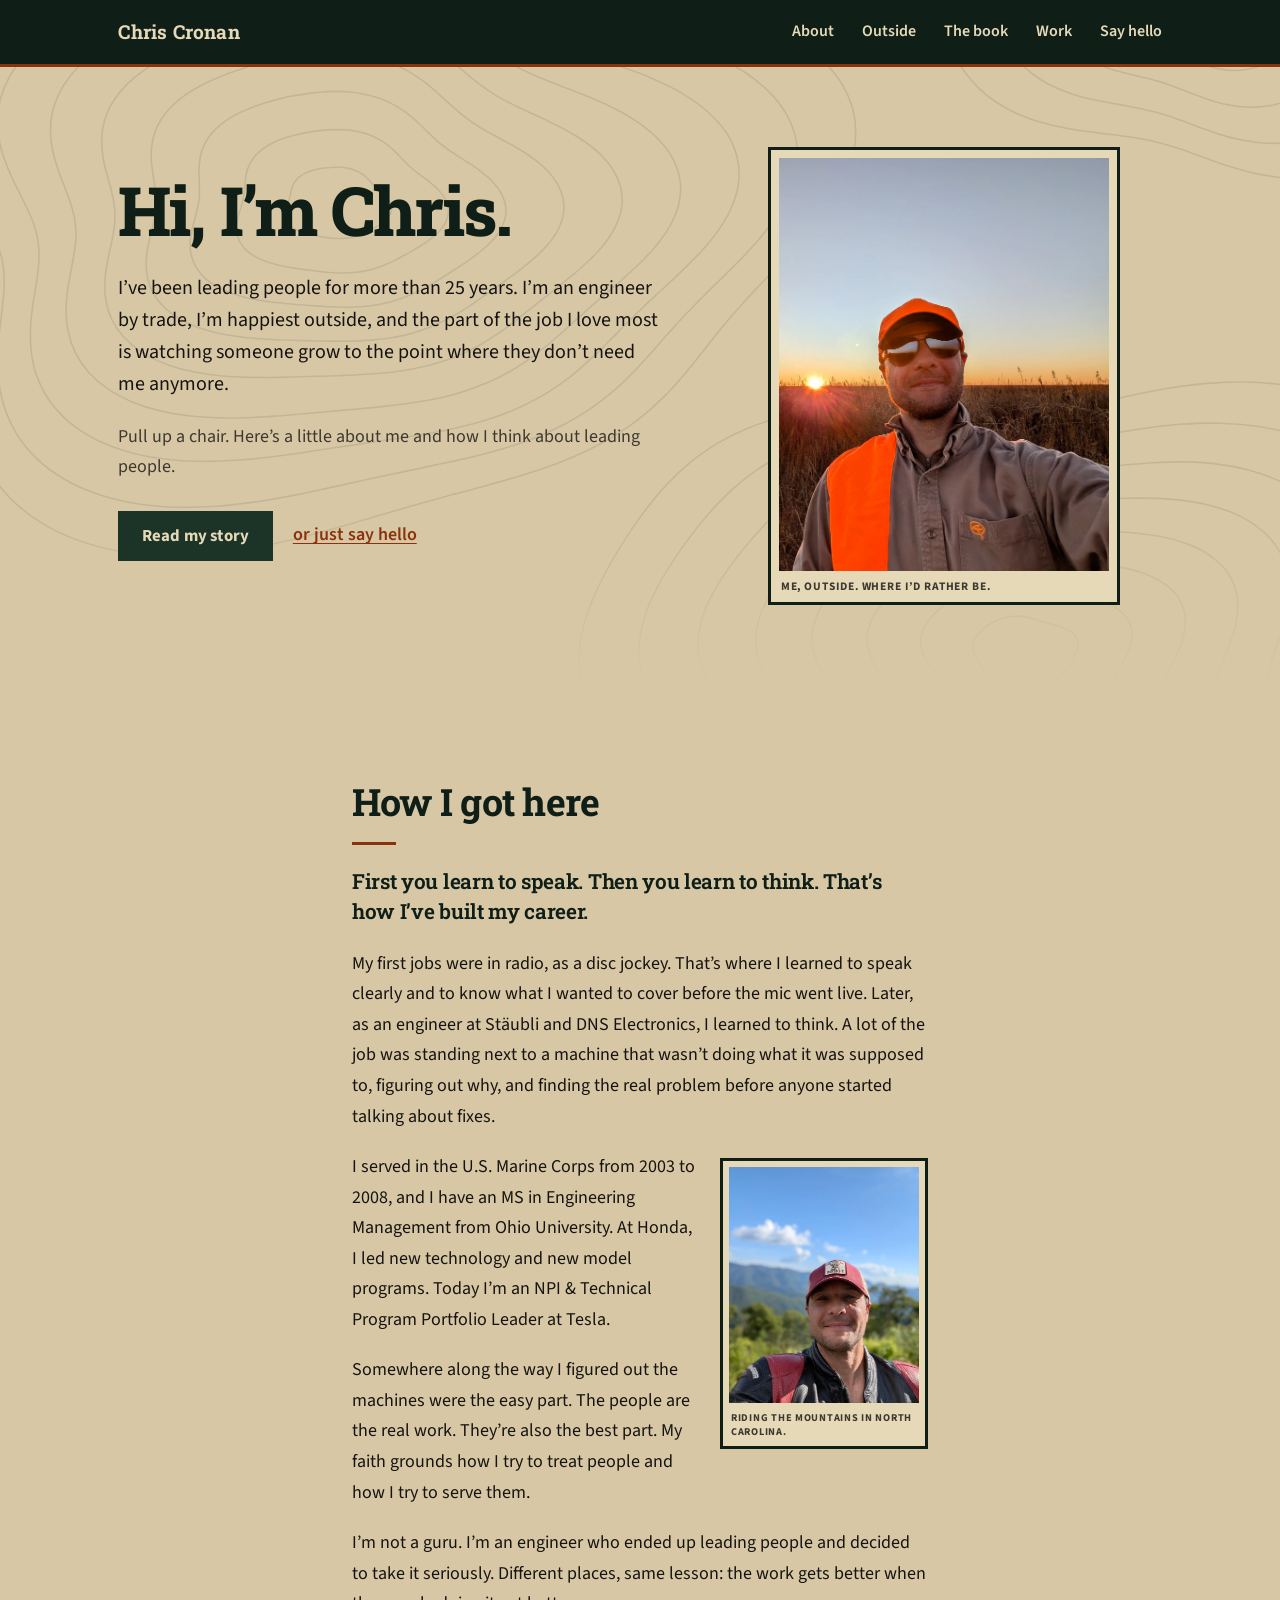
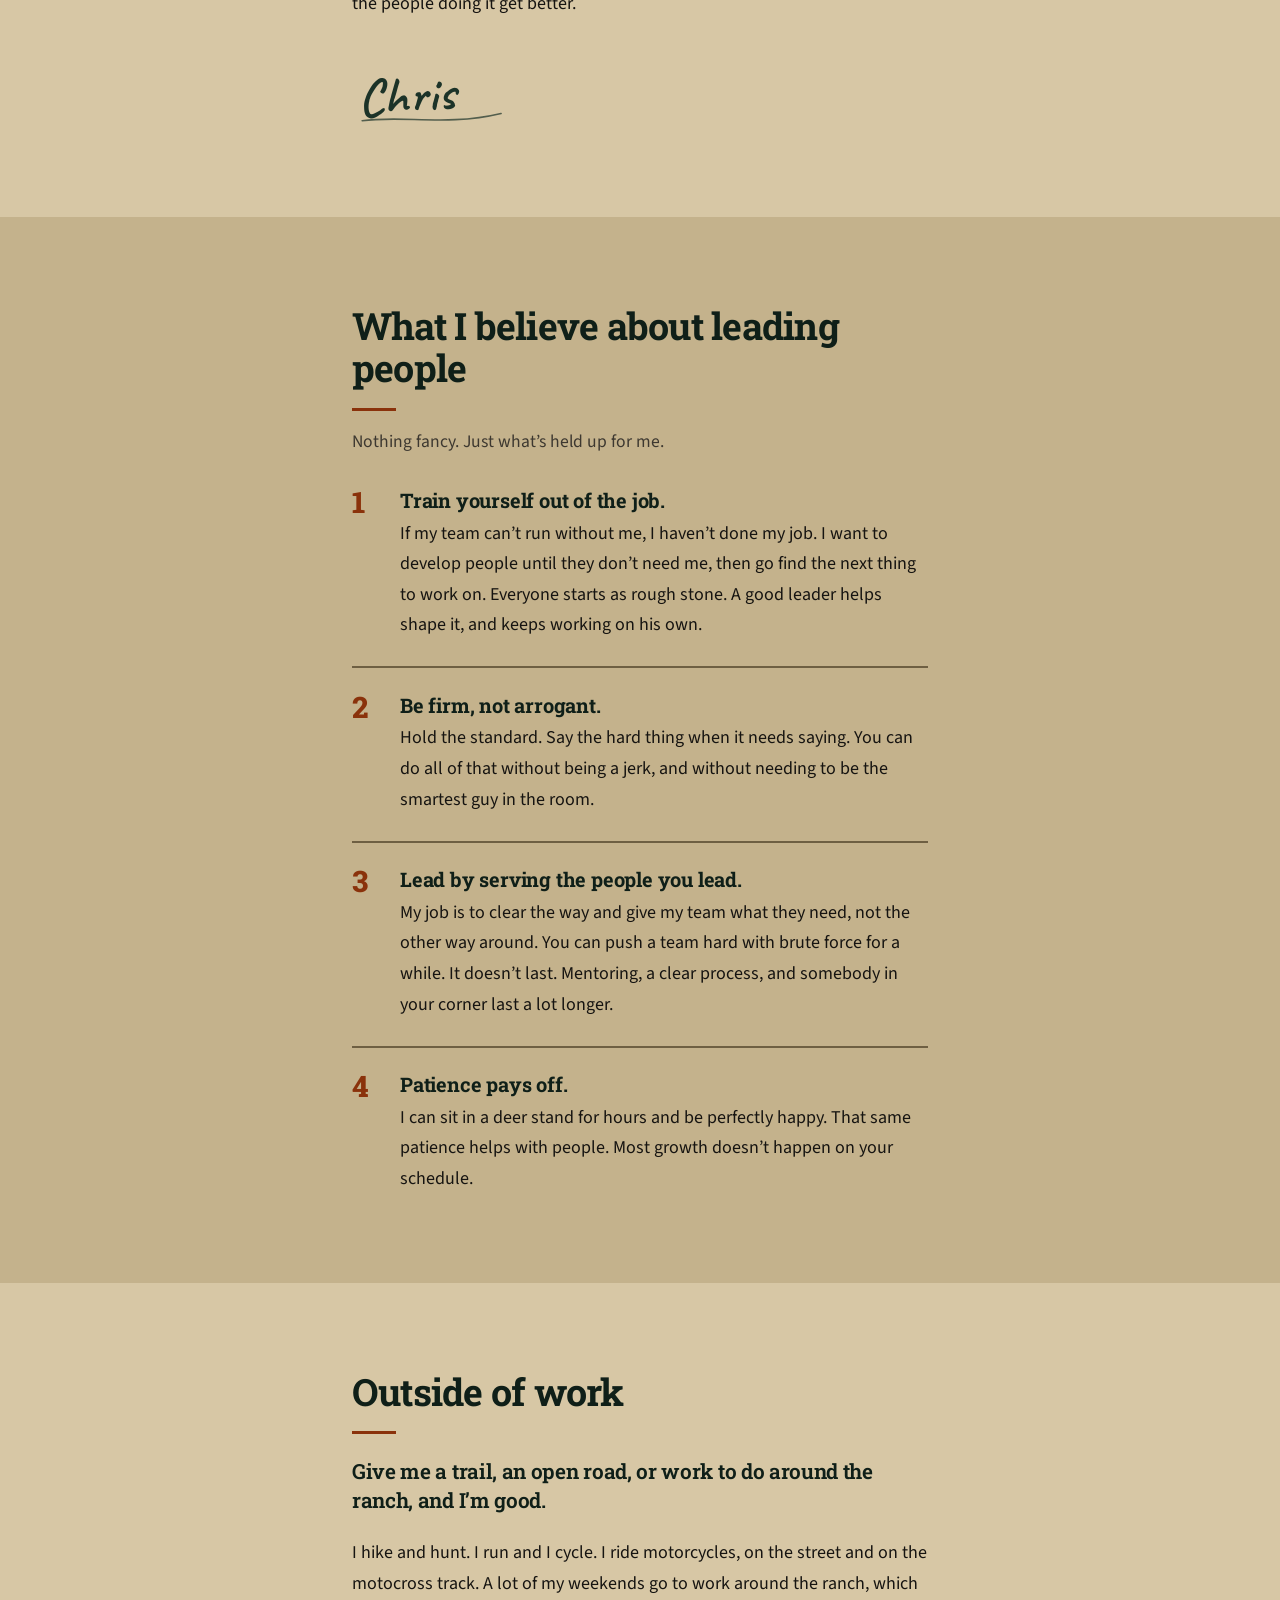
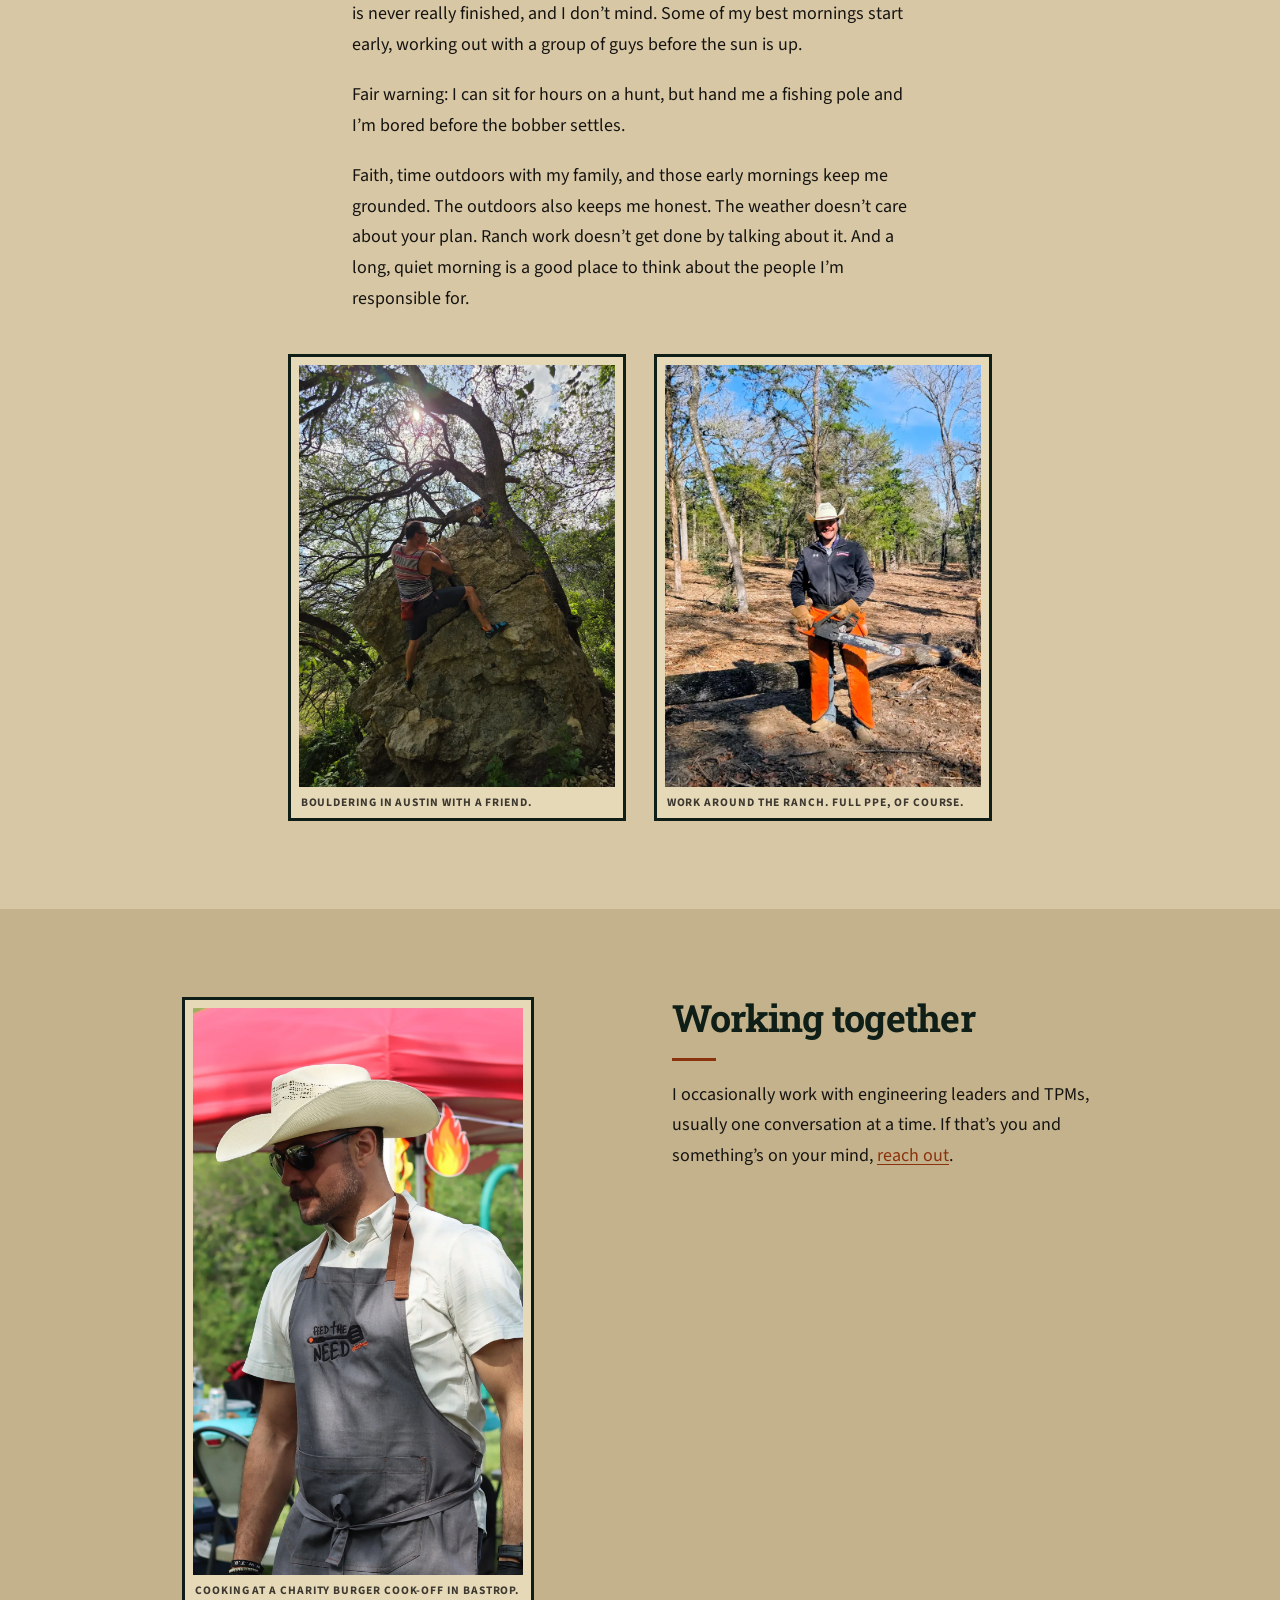
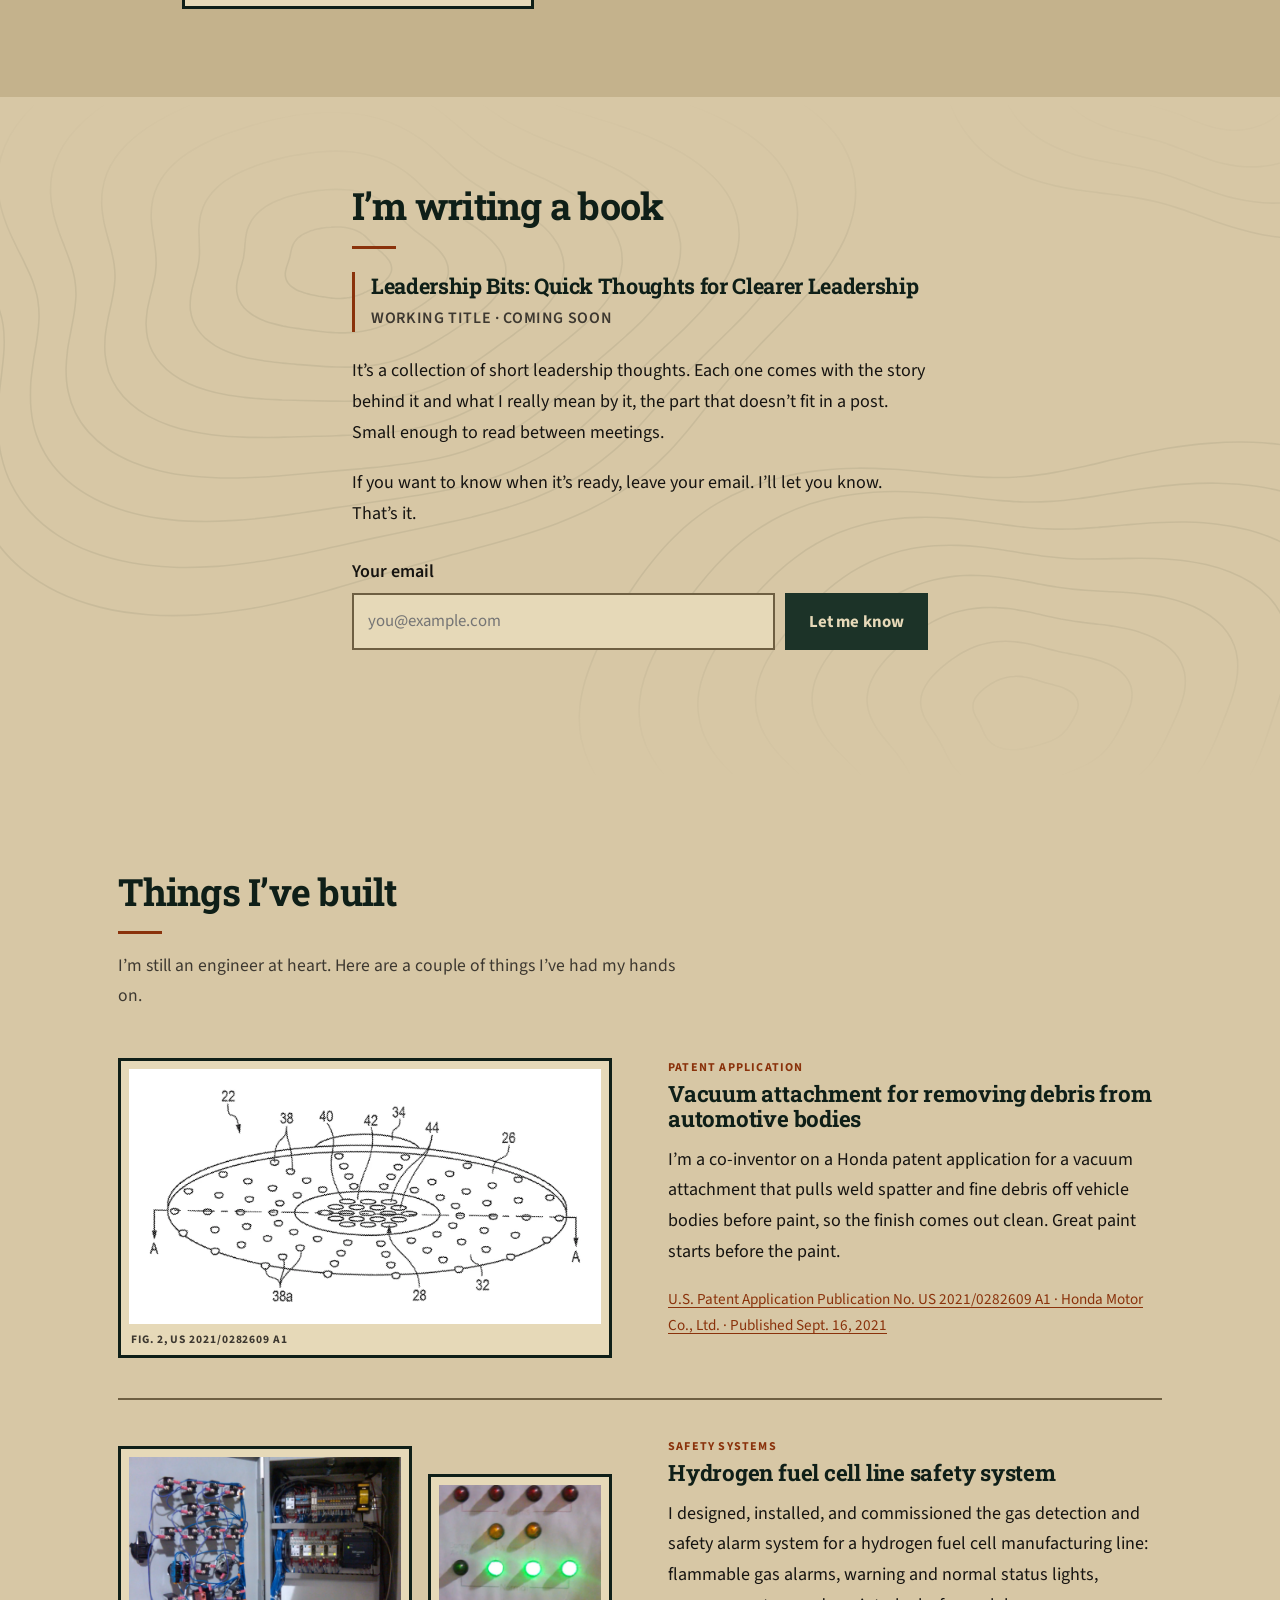
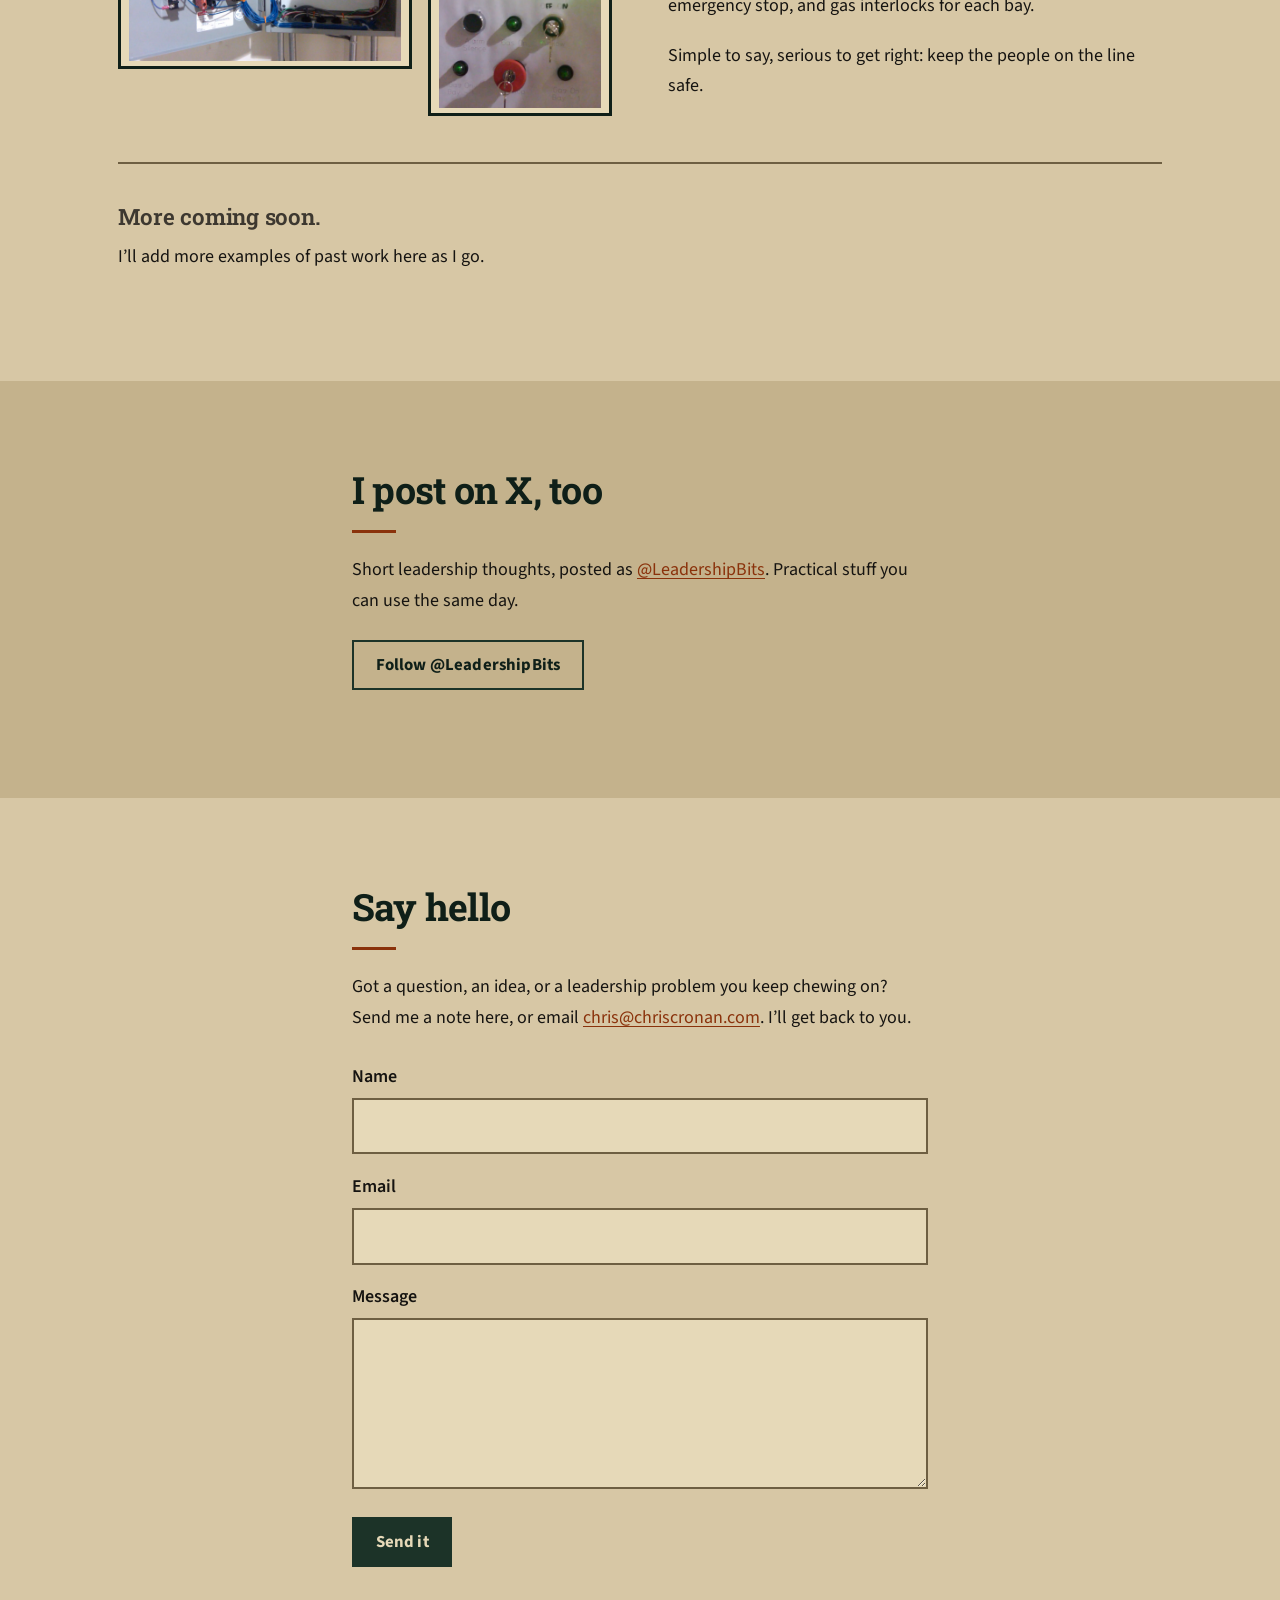
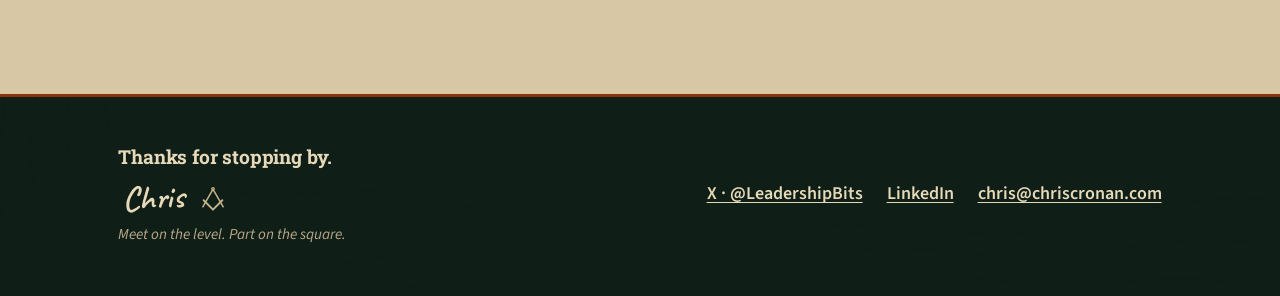
==== commit dae6383f: "Softer topo lines; story opens with radio, speak-then-think" ====
--- a/index.html
+++ b/index.html
@@ -79,8 +79,8 @@
       <div class="container narrow">
         <h2 id="about-title">How I got here</h2>
         <div class="prose">
-          <p class="lead">I didn’t start out leading anybody. I started out fixing things.</p>
-          <p>My first jobs were as a robotics and field service engineer at Stäubli and DNS Electronics. A lot of that was standing next to a machine that wasn’t doing what it was supposed to, figuring out why. It’s a good way to learn to find the real problem before you start talking about fixes.</p>
+          <p class="lead">First you learn to speak. Then you learn to think. That’s how I’ve built my career.</p>
+          <p>My first jobs were in radio, as a disc jockey. That’s where I learned to speak clearly and to know what I wanted to cover before the mic went live. Later, as an engineer at Stäubli and DNS Electronics, I learned to think. A lot of the job was standing next to a machine that wasn’t doing what it was supposed to, figuring out why, and finding the real problem before anyone started talking about fixes.</p>
           <!-- PHOTO SLOT: story print (B, motorcycle), floated beside this paragraph. -->
           <figure class="photo photo-story" data-photo-slot="story">
             <picture>
--- a/css/styles.css
+++ b/css/styles.css
@@ -197,13 +197,13 @@
   inset: 0;
   z-index: -1;
   background: url("/img/topo.svg") center / cover no-repeat;
-  opacity: 1;
+  opacity: 0.35;
   -webkit-mask-image: linear-gradient(to bottom, #000 70%, transparent);
   mask-image: linear-gradient(to bottom, #000 70%, transparent);
   pointer-events: none;
 }
-.topo-soft::before { opacity: 0.7; -webkit-mask-image: linear-gradient(to bottom, transparent, #000 25%, #000 75%, transparent); mask-image: linear-gradient(to bottom, transparent, #000 25%, #000 75%, transparent); }
-.site-footer.topo::before { opacity: 0.35; -webkit-mask-image: none; mask-image: none; }
+.topo-soft::before { opacity: 0.25; -webkit-mask-image: linear-gradient(to bottom, transparent, #000 25%, #000 75%, transparent); mask-image: linear-gradient(to bottom, transparent, #000 25%, #000 75%, transparent); }
+.site-footer.topo::before { opacity: 0.2; -webkit-mask-image: none; mask-image: none; }
 
 /* ---------- Hero ---------- */
 .hero { padding: 3rem 0 3.5rem; }
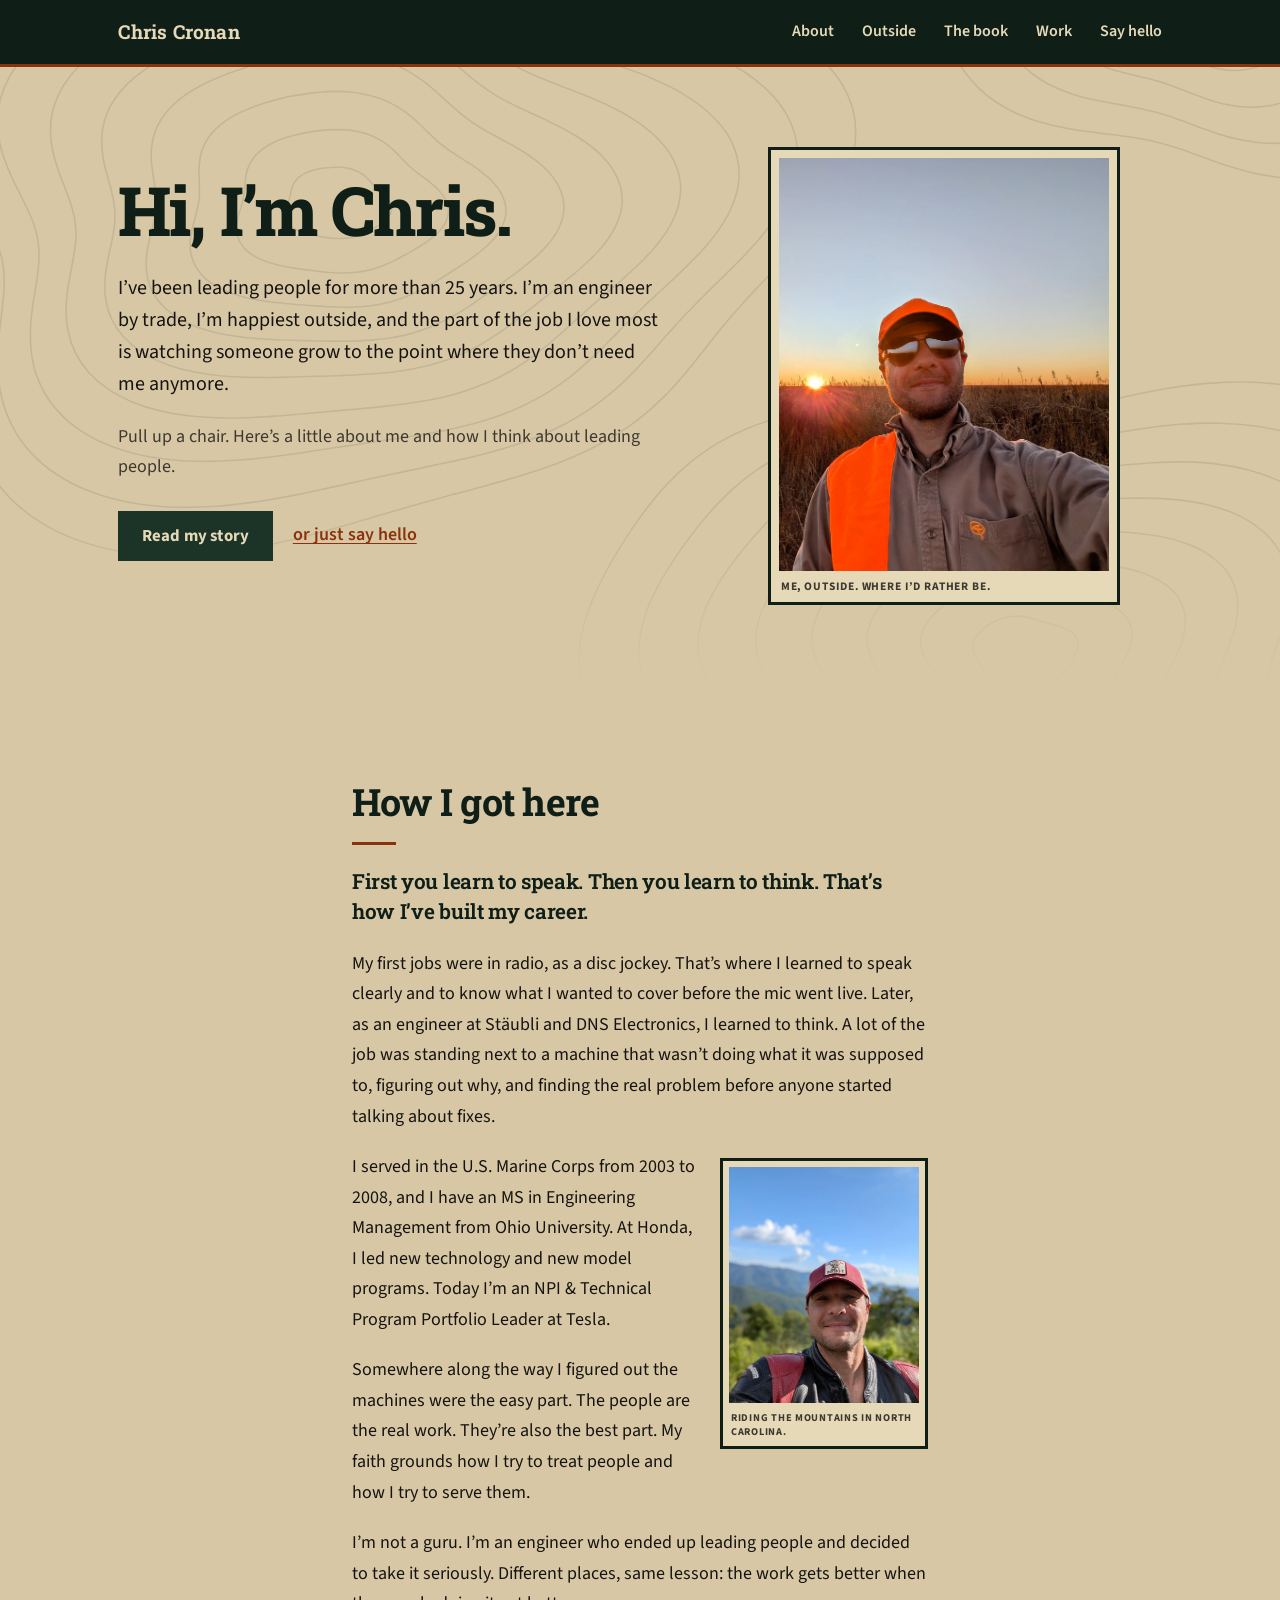
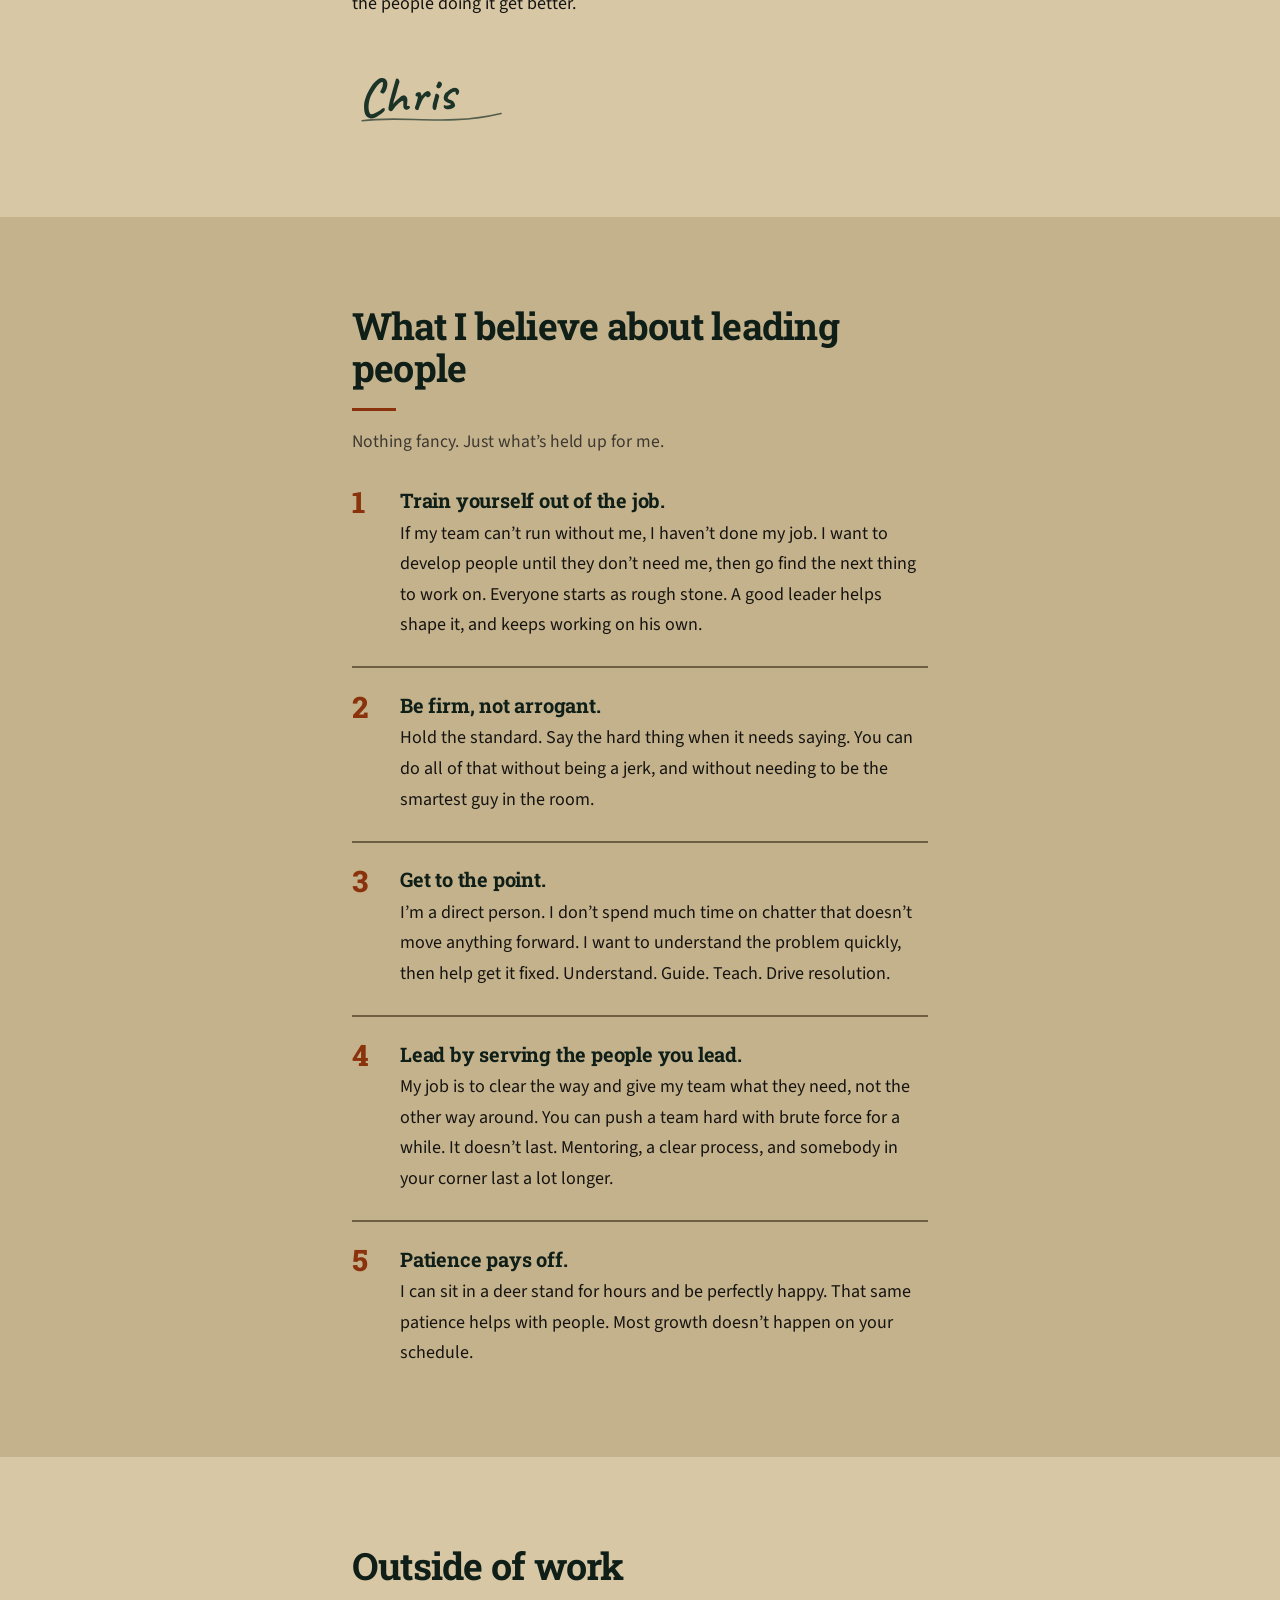
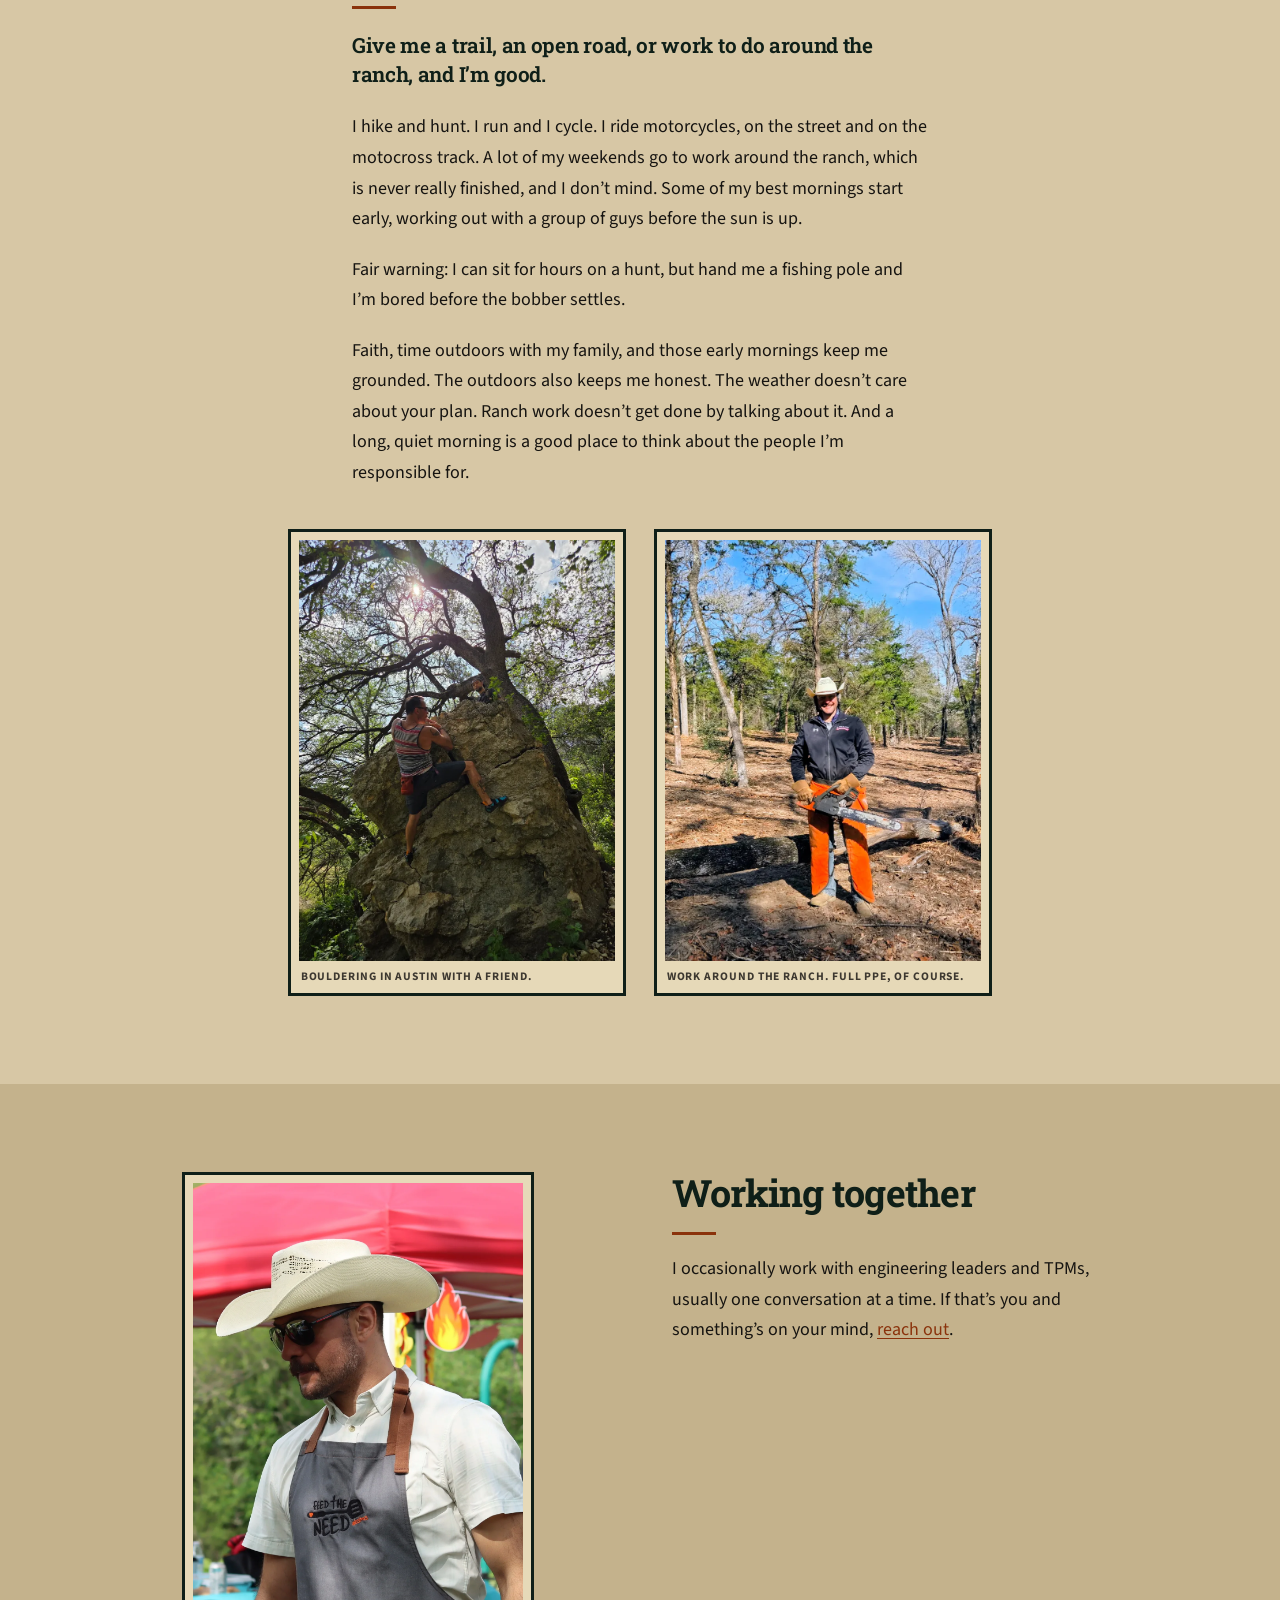
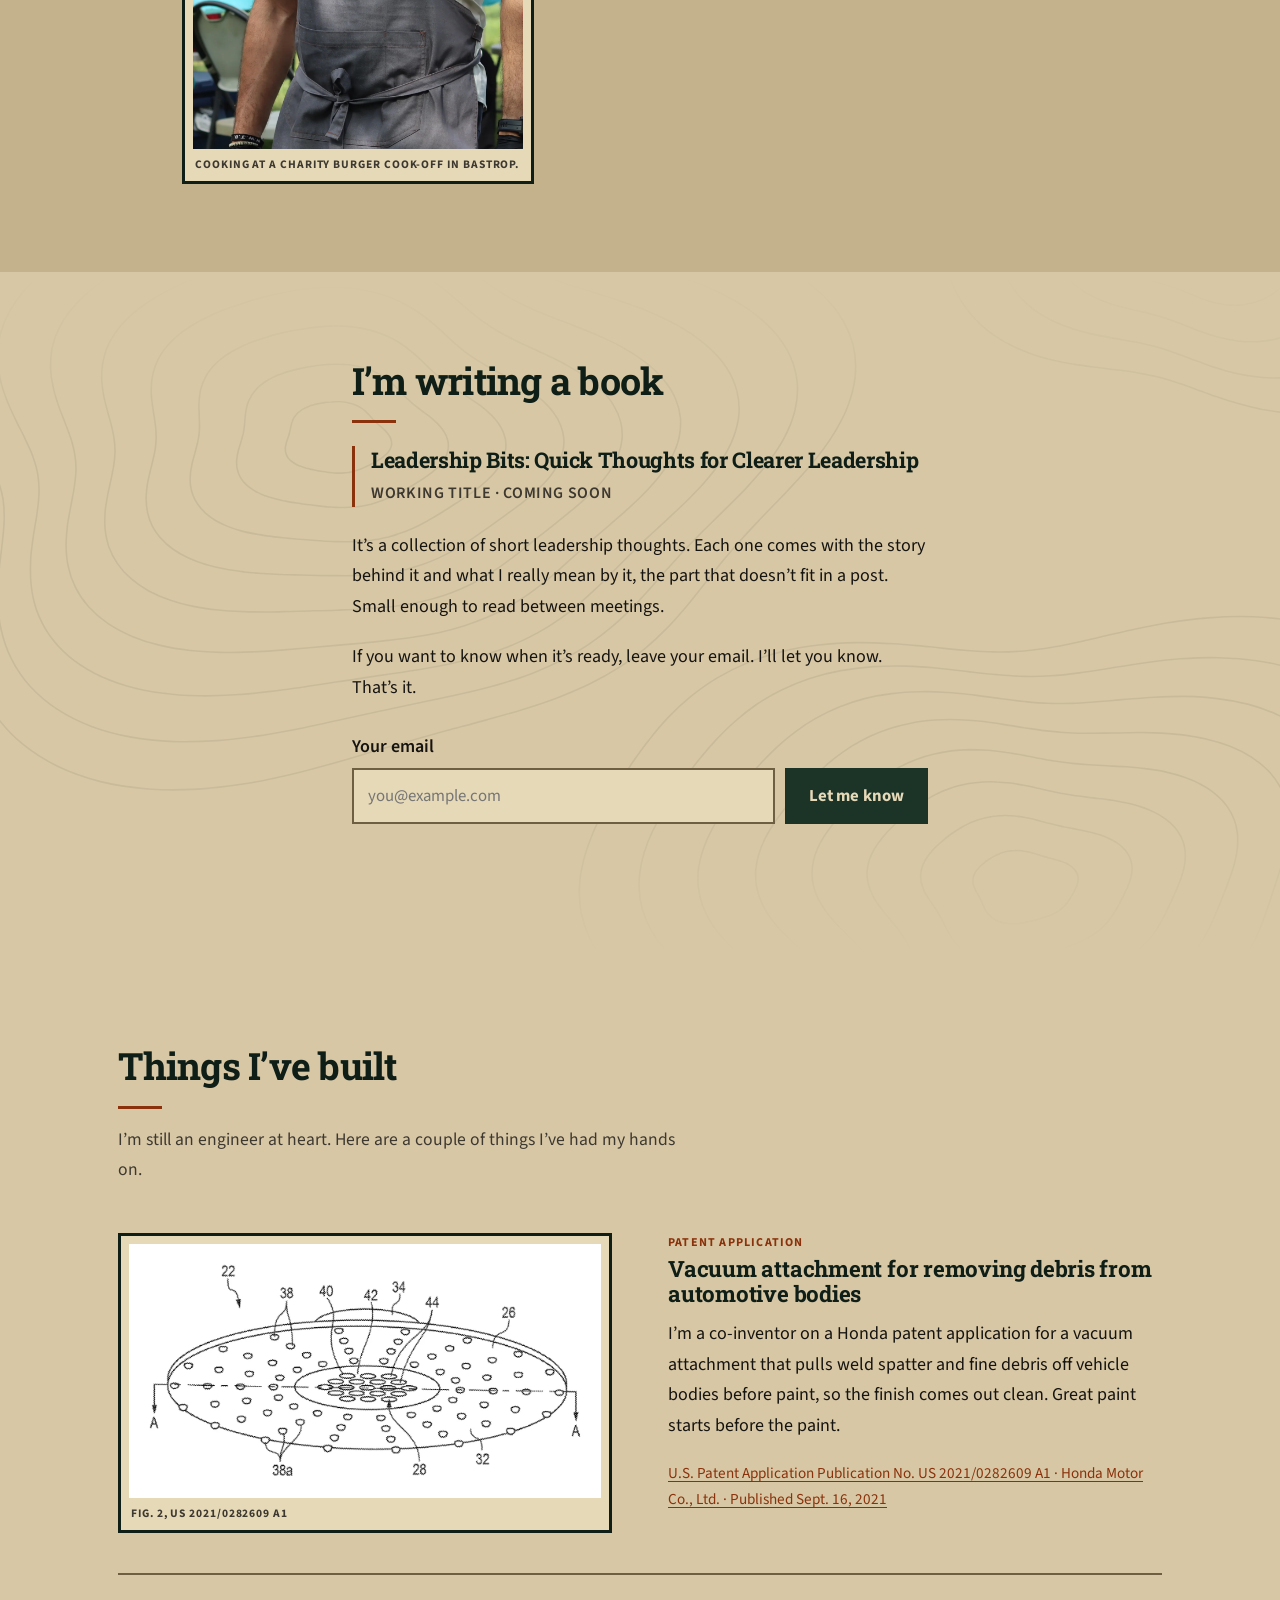
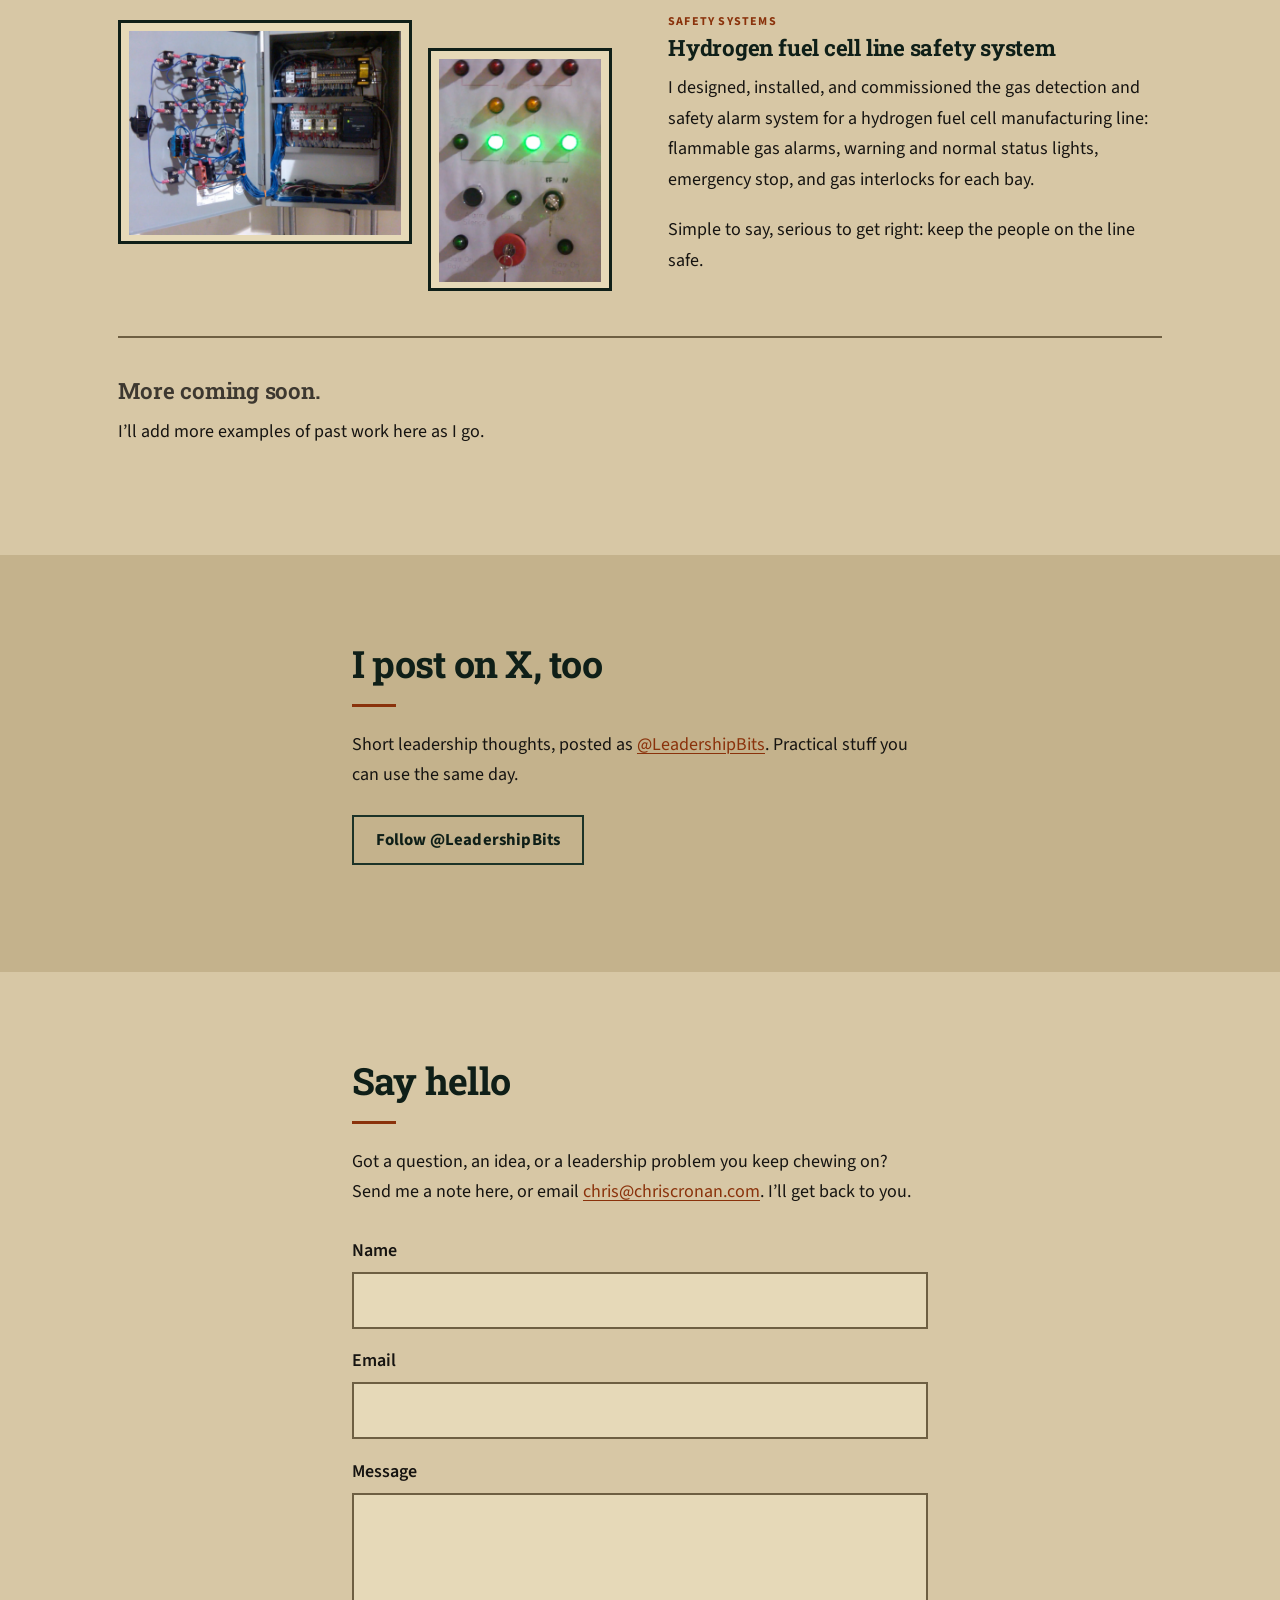
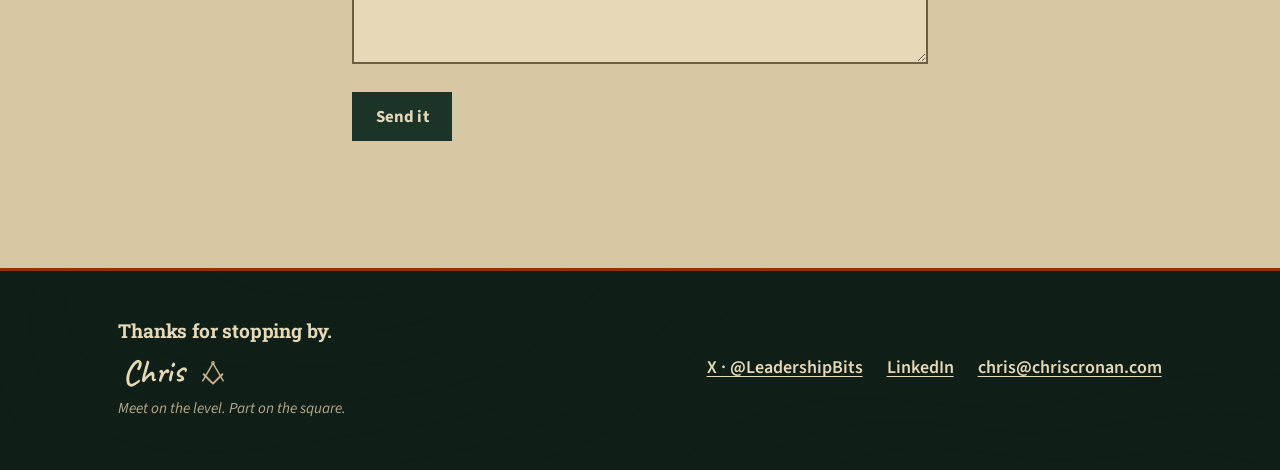
==== commit 72c8665b: "Add 'Get to the point' belief" ====
--- a/index.html
+++ b/index.html
@@ -117,6 +117,10 @@
             <p>Hold the standard. Say the hard thing when it needs saying. You can do all of that without being a jerk, and without needing to be the smartest guy in the room.</p>
           </li>
           <li>
+            <h3>Get to the point.</h3>
+            <p>I’m a direct person. I don’t spend much time on chatter that doesn’t move anything forward. I want to understand the problem quickly, then help get it fixed. Understand. Guide. Teach. Drive resolution.</p>
+          </li>
+          <li>
             <h3>Lead by serving the people you lead.</h3>
             <p>My job is to clear the way and give my team what they need, not the other way around. You can push a team hard with brute force for a while. It doesn’t last. Mentoring, a clear process, and somebody in your corner last a lot longer.</p>
           </li>
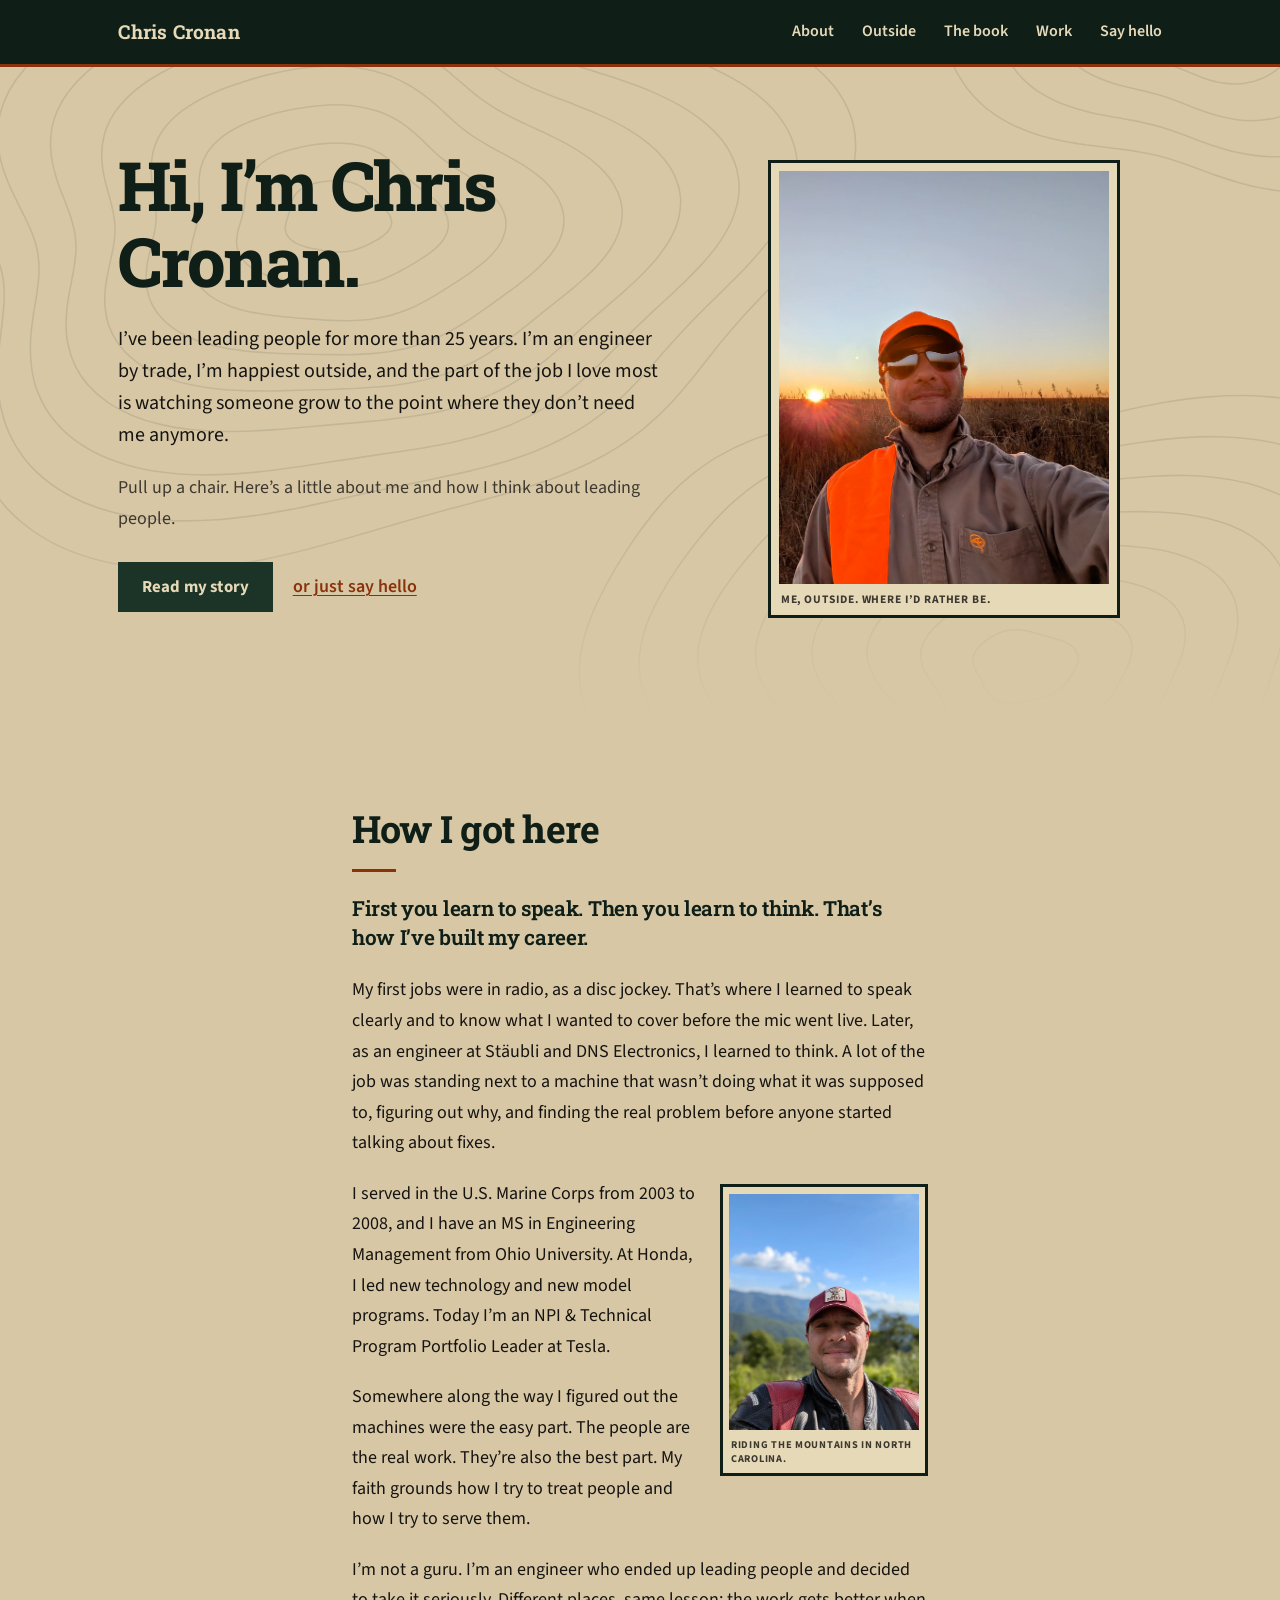
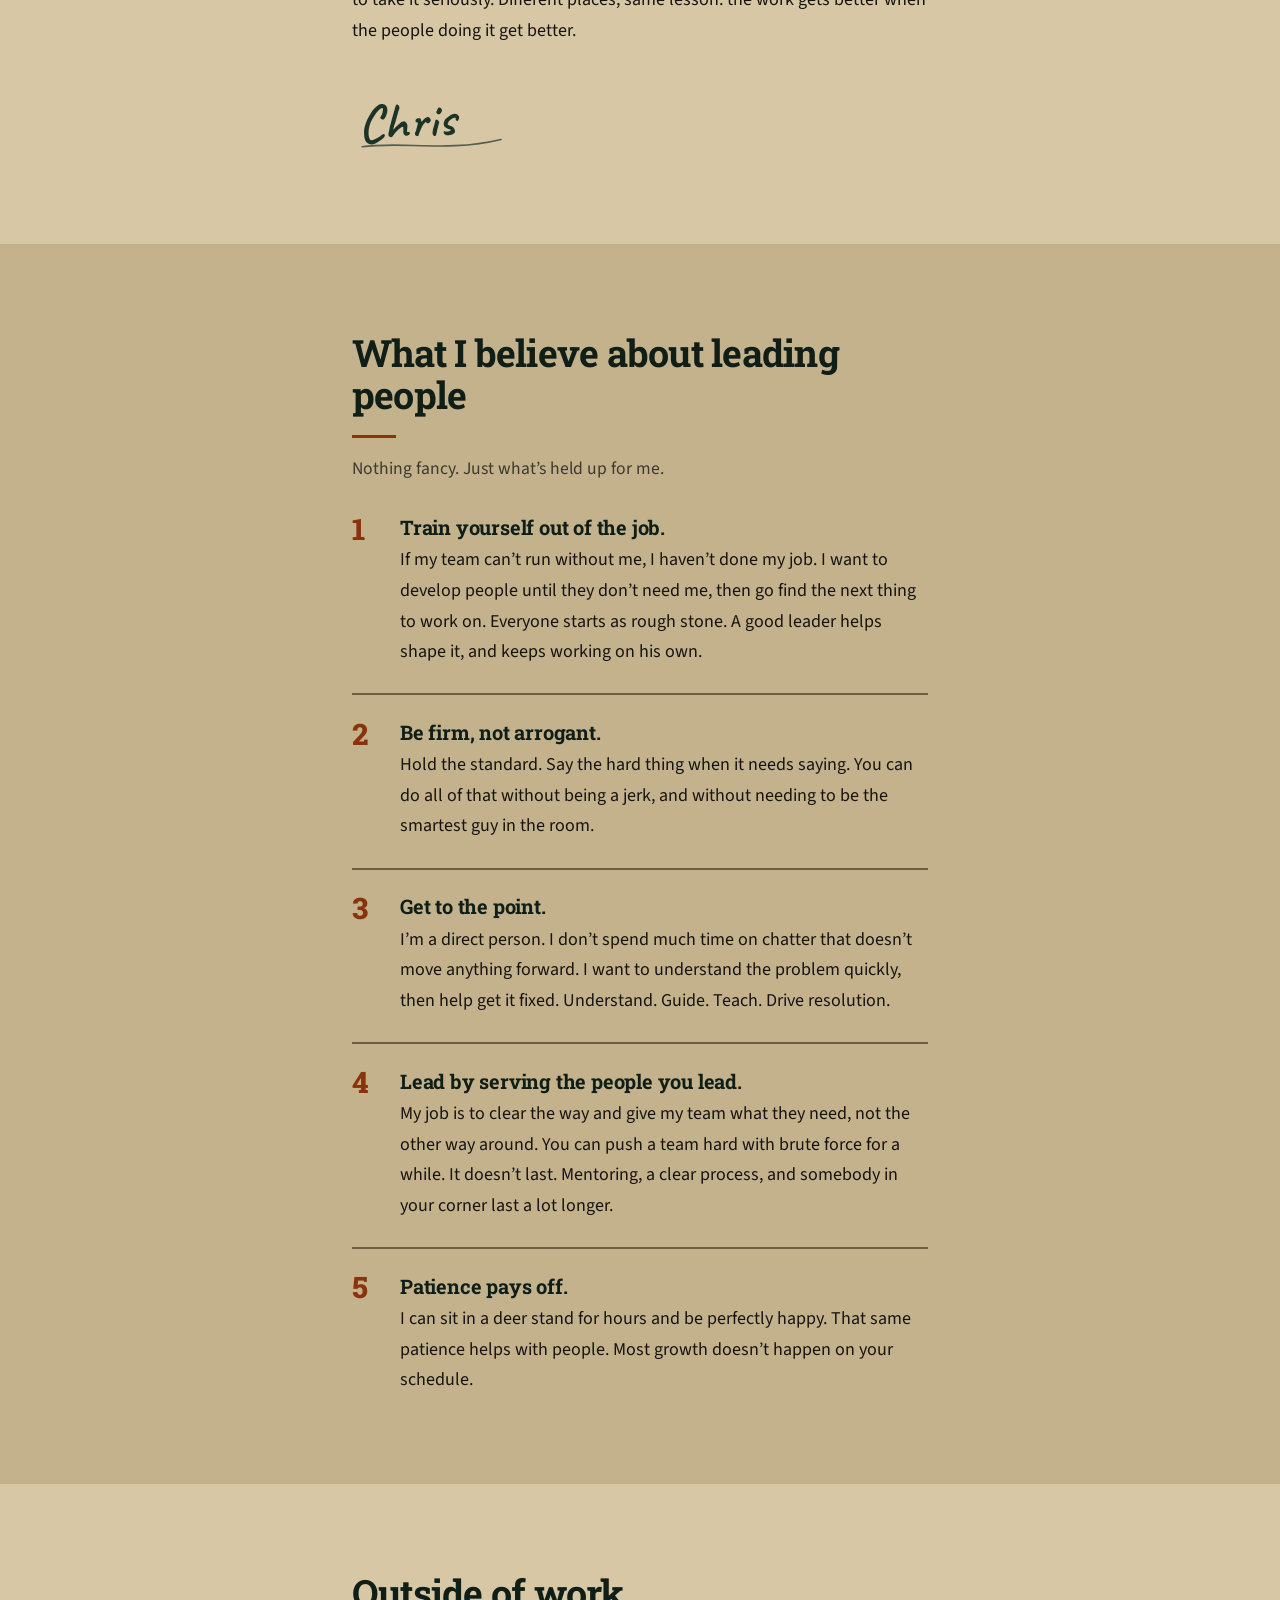
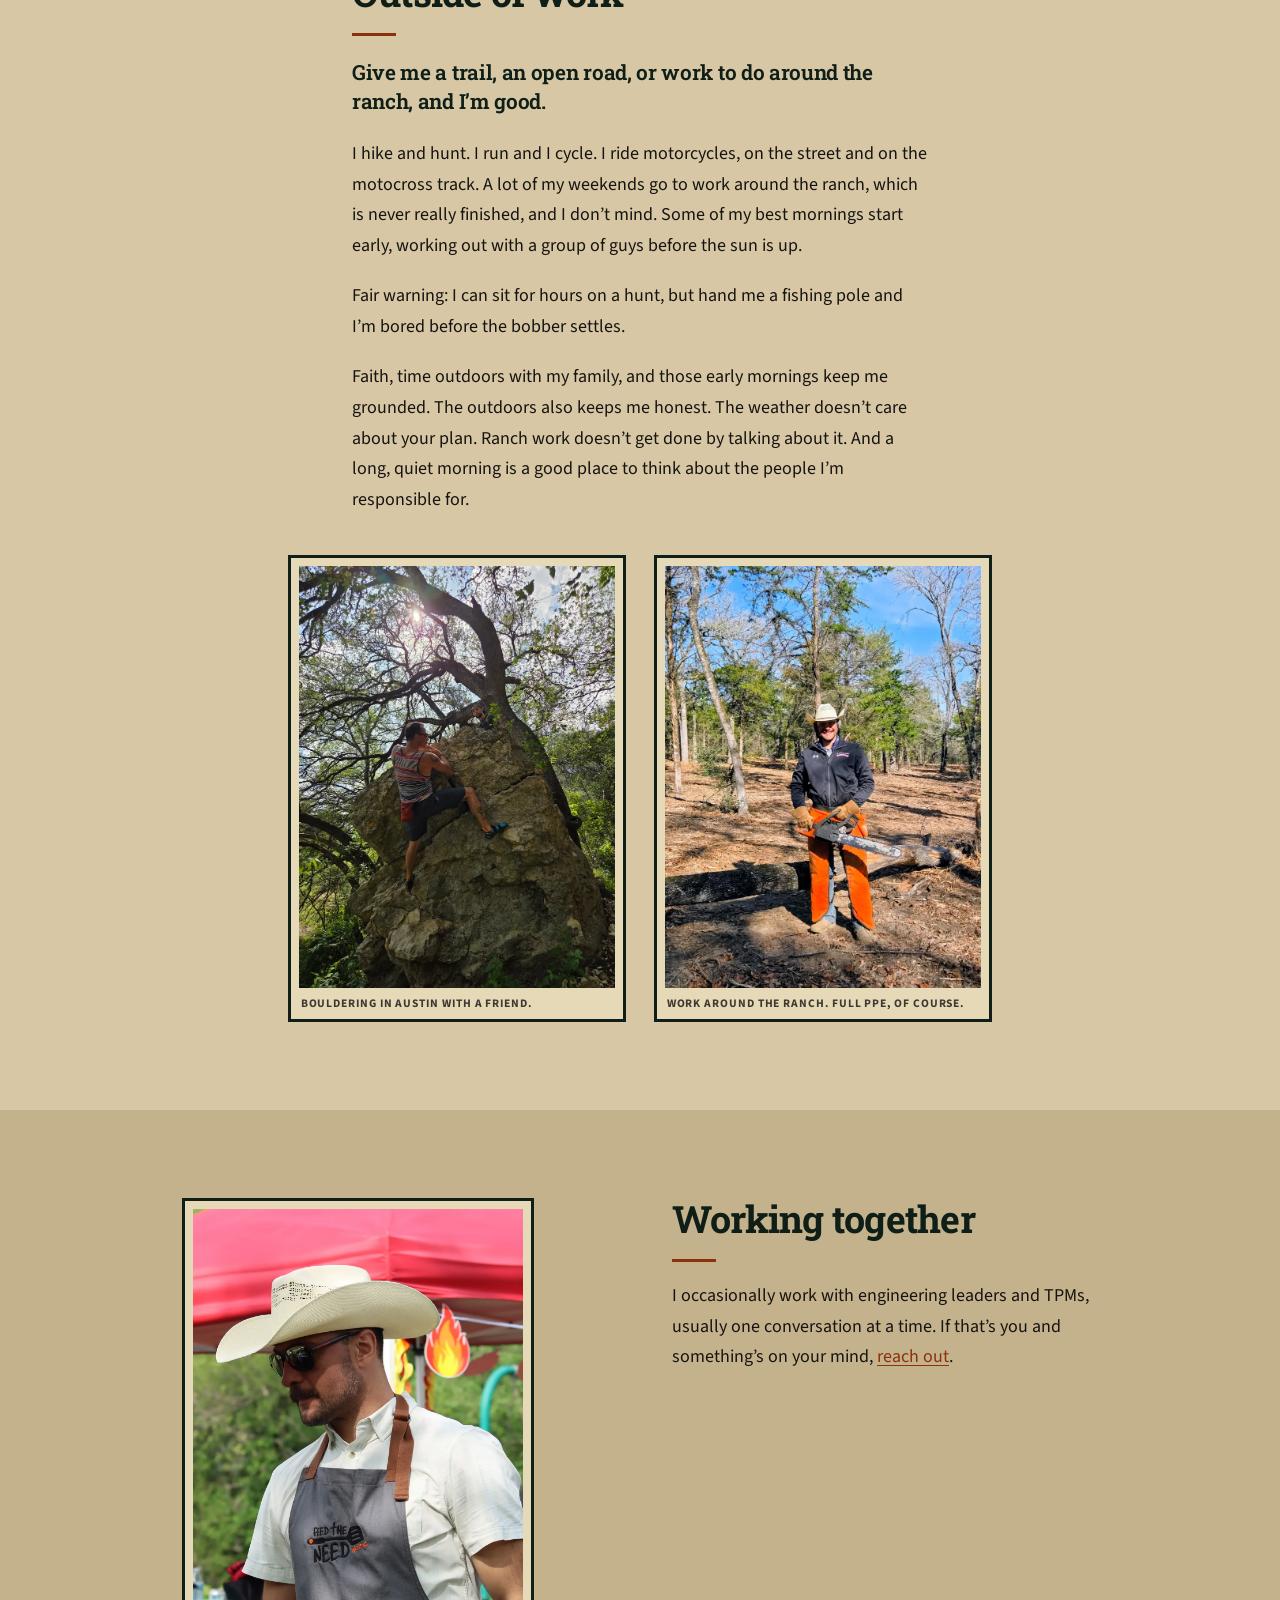
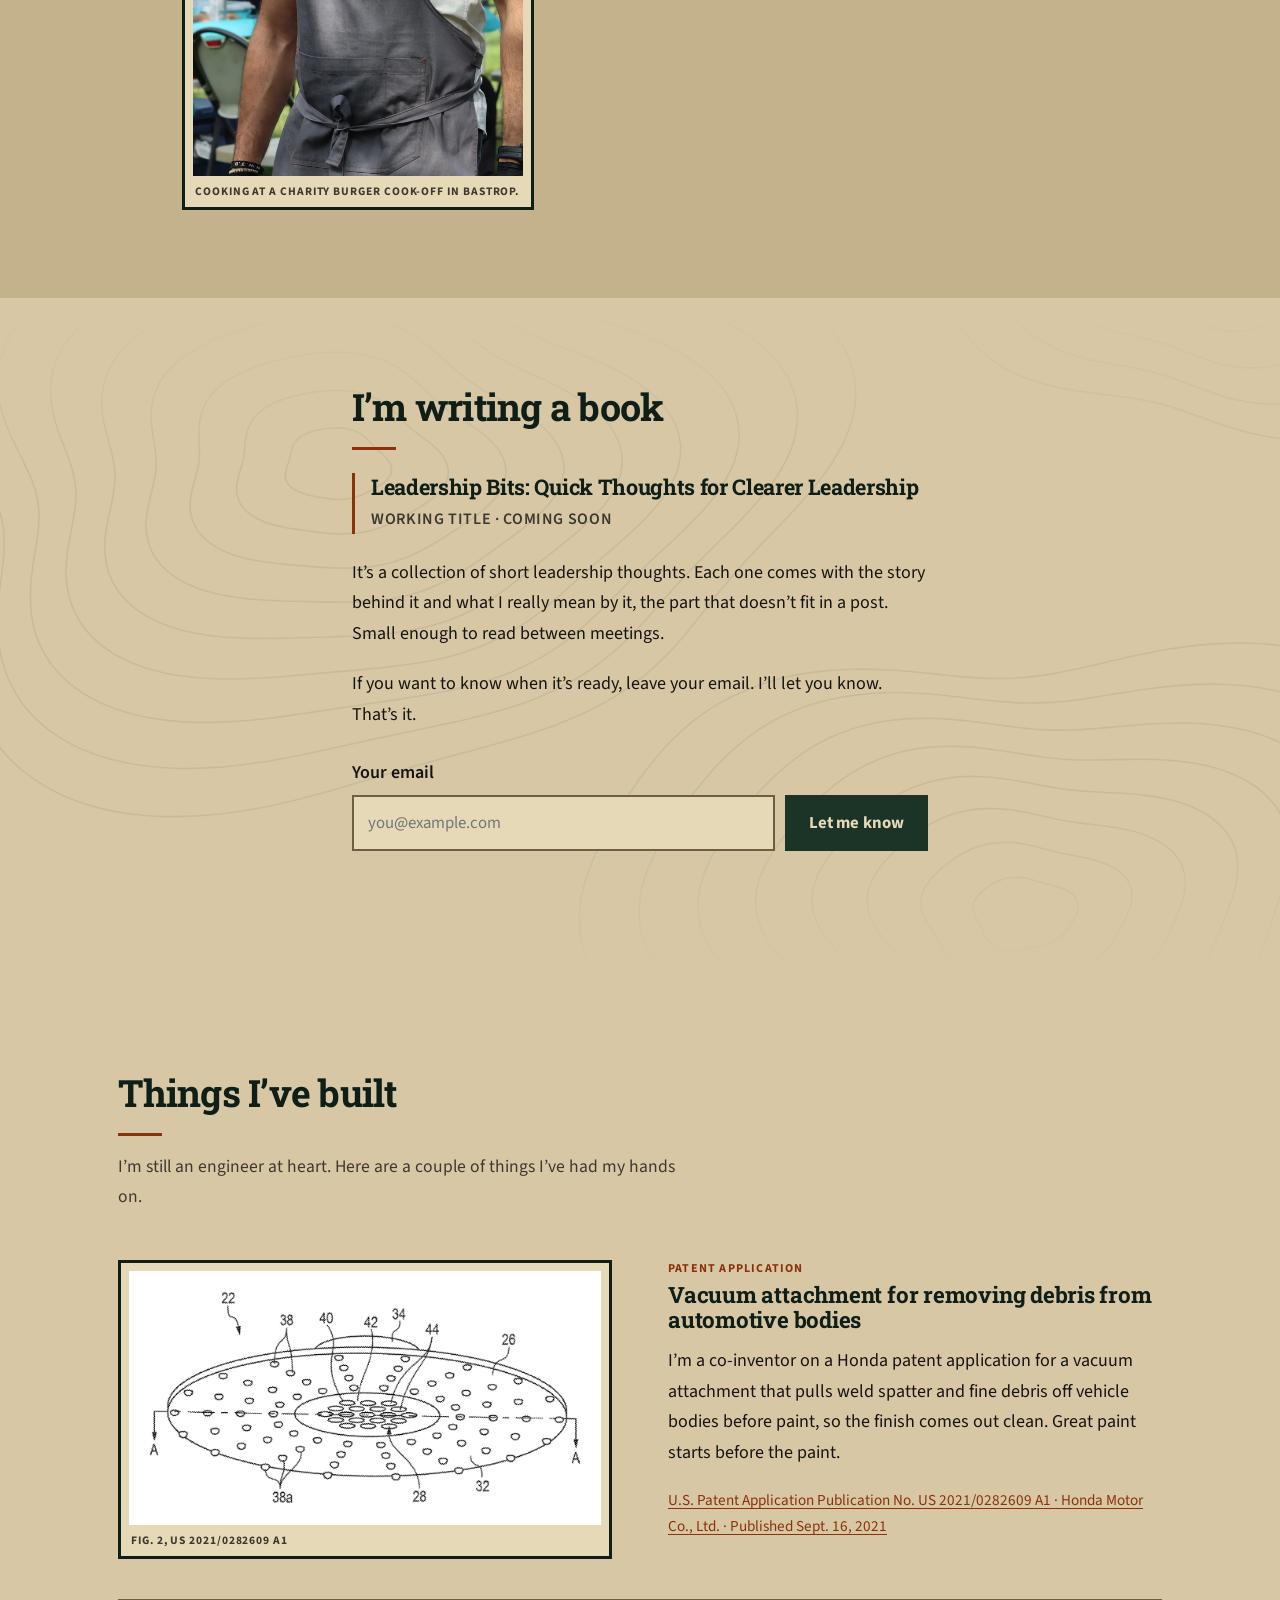
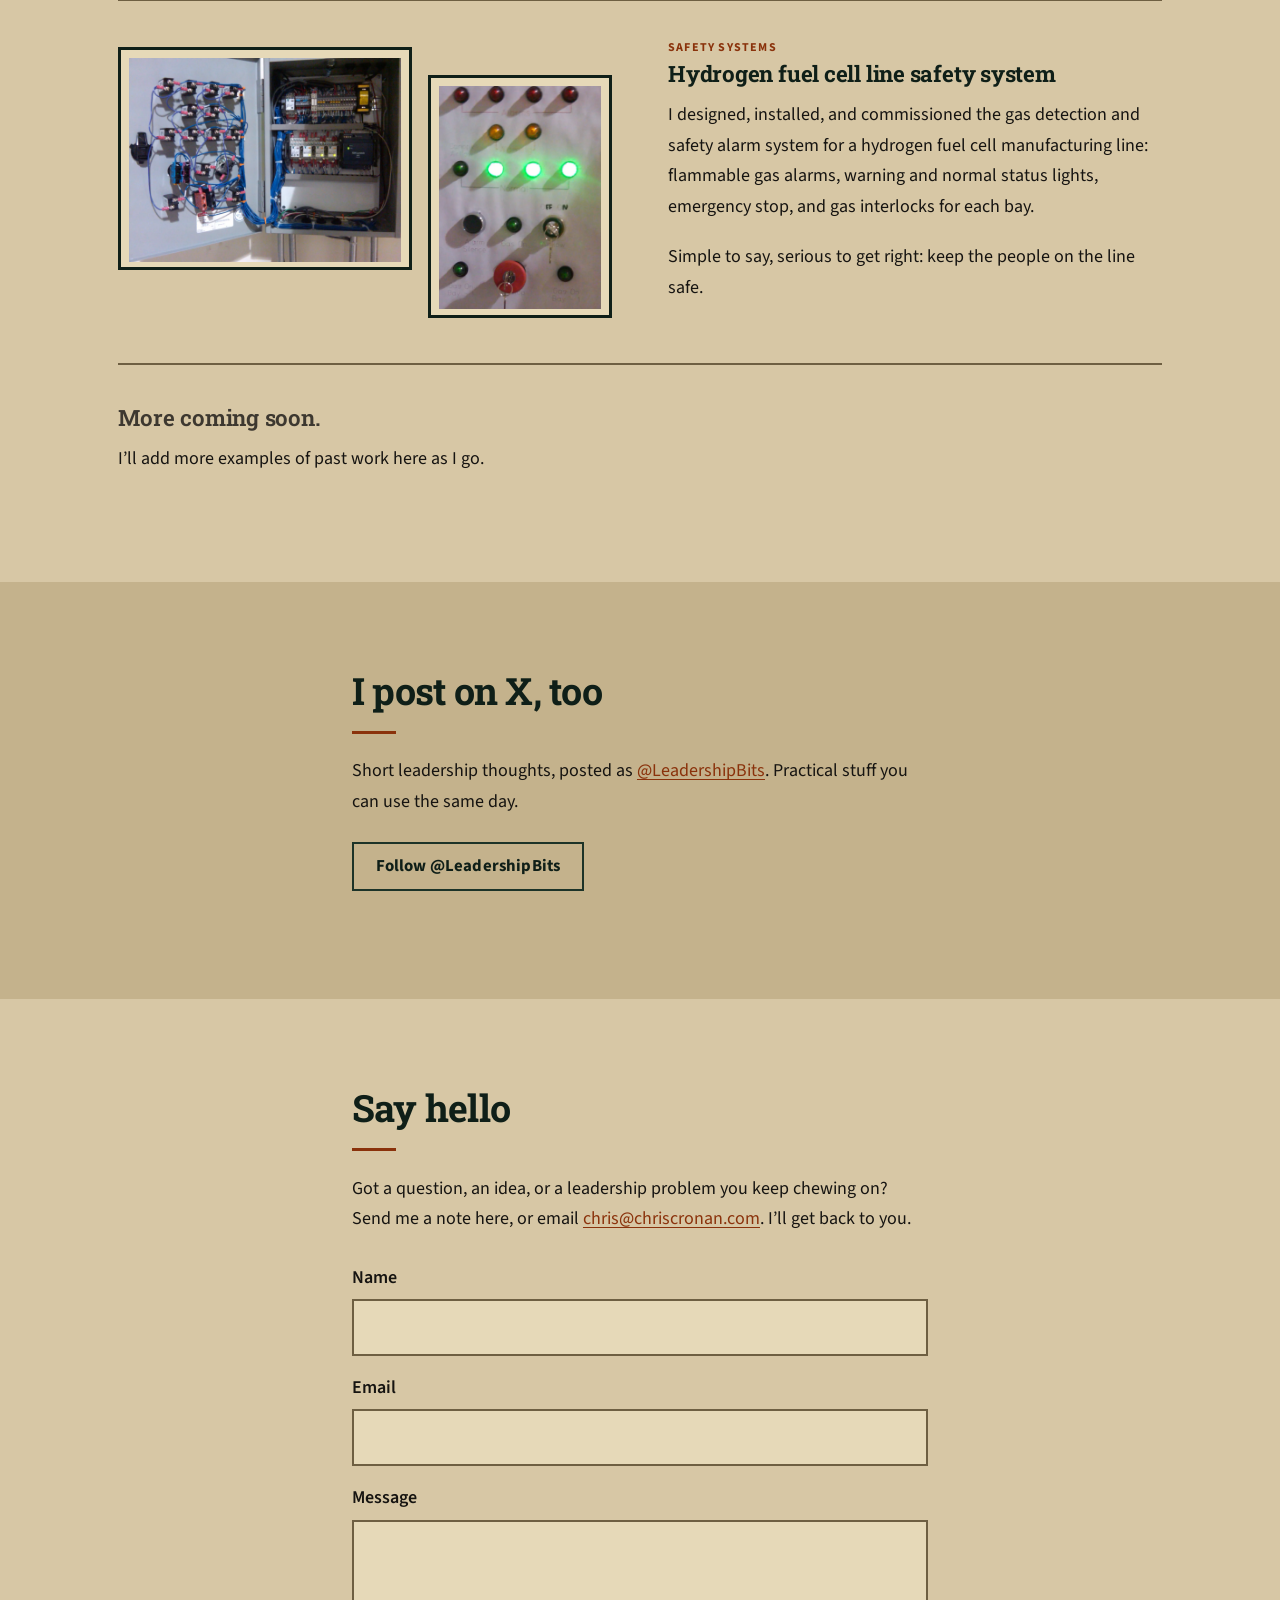
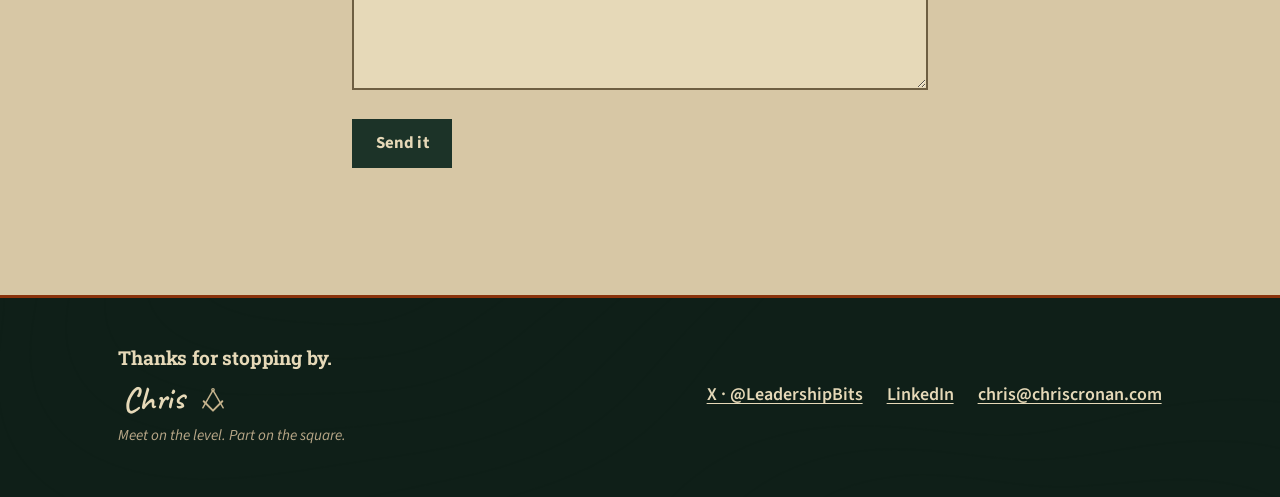
==== commit 47c0373e: "SEO: structured data, title, h1, sitemap lastmod" ====
--- a/index.html
+++ b/index.html
@@ -3,7 +3,7 @@
 <head>
   <meta charset="utf-8">
   <meta name="viewport" content="width=device-width, initial-scale=1">
-  <title>Chris Cronan · Engineer, leader, and mentor</title>
+  <title>Chris Cronan · Engineering Leadership &amp; Mentoring | Leadership Bits</title>
   <meta name="description" content="Hi, I’m Chris. I’ve led people for more than 25 years. I’m an engineer by trade, happiest outdoors, and I care a lot about helping people grow.">
   <link rel="canonical" href="https://chriscronan.com/">
   <meta name="theme-color" content="#0f1f18">
@@ -30,6 +30,62 @@
   <link rel="preload" href="/fonts/roboto-slab.woff2" as="font" type="font/woff2" crossorigin>
   <link rel="preload" href="/fonts/source-sans-3.woff2" as="font" type="font/woff2" crossorigin>
   <link rel="stylesheet" href="/css/styles.css">
+  <script type="application/ld+json">
+{
+  "@context": "https://schema.org",
+  "@graph": [
+    {
+      "@type": "WebSite",
+      "@id": "https://chriscronan.com/#website",
+      "url": "https://chriscronan.com/",
+      "name": "Chris Cronan",
+      "publisher": {
+        "@id": "https://chriscronan.com/#chris"
+      }
+    },
+    {
+      "@type": "Person",
+      "@id": "https://chriscronan.com/#chris",
+      "name": "Chris Cronan",
+      "givenName": "Christopher",
+      "familyName": "Cronan",
+      "url": "https://chriscronan.com/",
+      "image": "https://chriscronan.com/img/og-image.png",
+      "jobTitle": "Engineer, leader, and mentor",
+      "description": "Engineer and technical portfolio leader with 25+ years leading people. U.S. Marine Corps veteran. Writes about leadership and mentoring as @LeadershipBits.",
+      "knowsAbout": [
+        "Engineering leadership",
+        "Technical program management",
+        "Mentoring",
+        "New product introduction"
+      ],
+      "alumniOf": {
+        "@type": "CollegeOrUniversity",
+        "name": "Ohio University"
+      },
+      "hasCredential": {
+        "@type": "EducationalOccupationalCredential",
+        "credentialCategory": "degree",
+        "name": "MS, Engineering Management"
+      },
+      "sameAs": [
+        "https://x.com/LeadershipBits",
+        "https://www.linkedin.com/in/chriscronan"
+      ]
+    },
+    {
+      "@type": "Book",
+      "@id": "https://chriscronan.com/#book",
+      "name": "Leadership Bits: Quick Thoughts for Clearer Leadership",
+      "author": {
+        "@id": "https://chriscronan.com/#chris"
+      },
+      "description": "A collection of short leadership thoughts, each with the story behind it and what it really means.",
+      "url": "https://chriscronan.com/#book"
+    }
+  ]
+}
+  </script>
 </head>
 <body>
   <a class="skip-link" href="#main">Skip to content</a>
@@ -57,7 +113,7 @@
     <section id="home" class="hero topo" aria-labelledby="hero-title">
       <div class="container hero-inner">
         <div class="hero-text">
-          <h1 id="hero-title">Hi, I’m Chris.</h1>
+          <h1 id="hero-title">Hi, I’m Chris Cronan.</h1>
           <p class="hero-lede">I’ve been leading people for more than 25 years. I’m an engineer by trade, I’m happiest outside, and the part of the job I love most is watching someone grow to the point where they don’t need me anymore.</p>
           <p>Pull up a chair. Here’s a little about me and how I think about leading people.</p>
           <p class="hero-links"><a class="btn" href="#about">Read my story</a> <a class="text-link" href="#contact">or just say hello</a></p>
